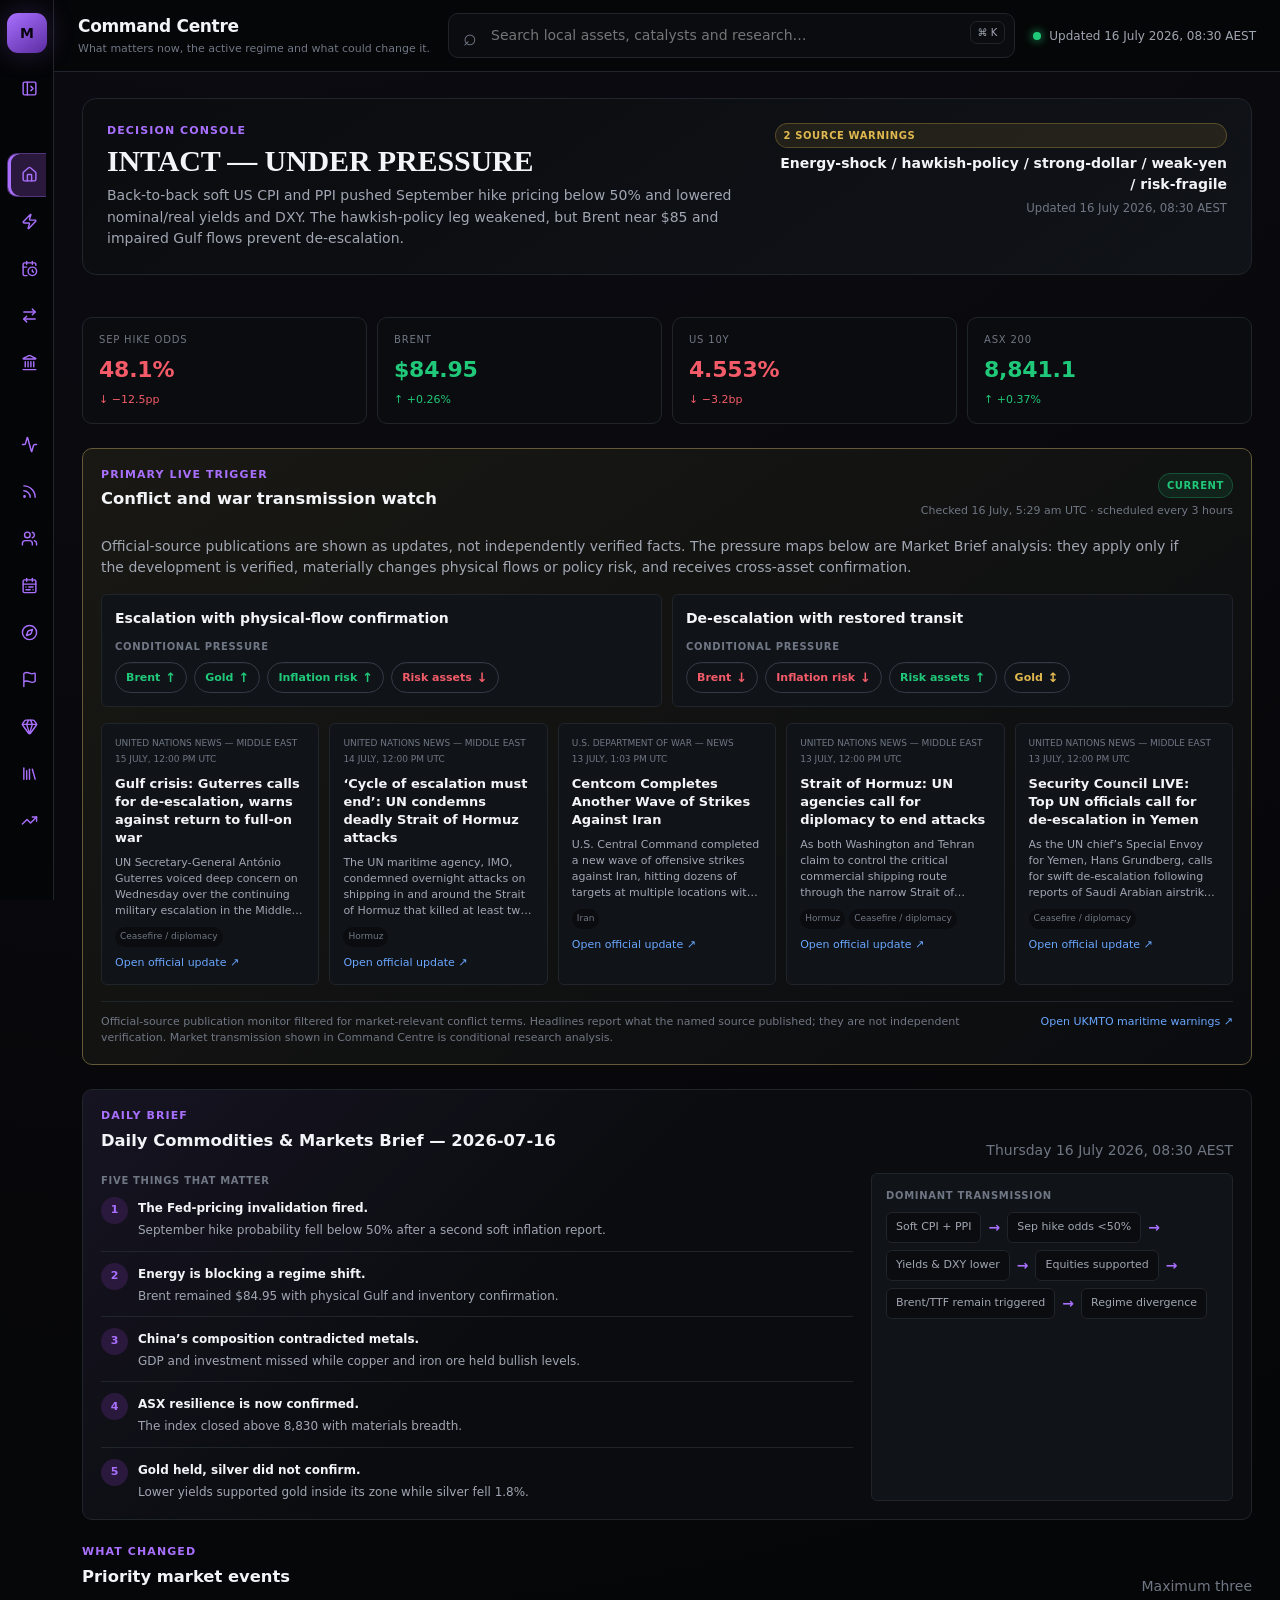
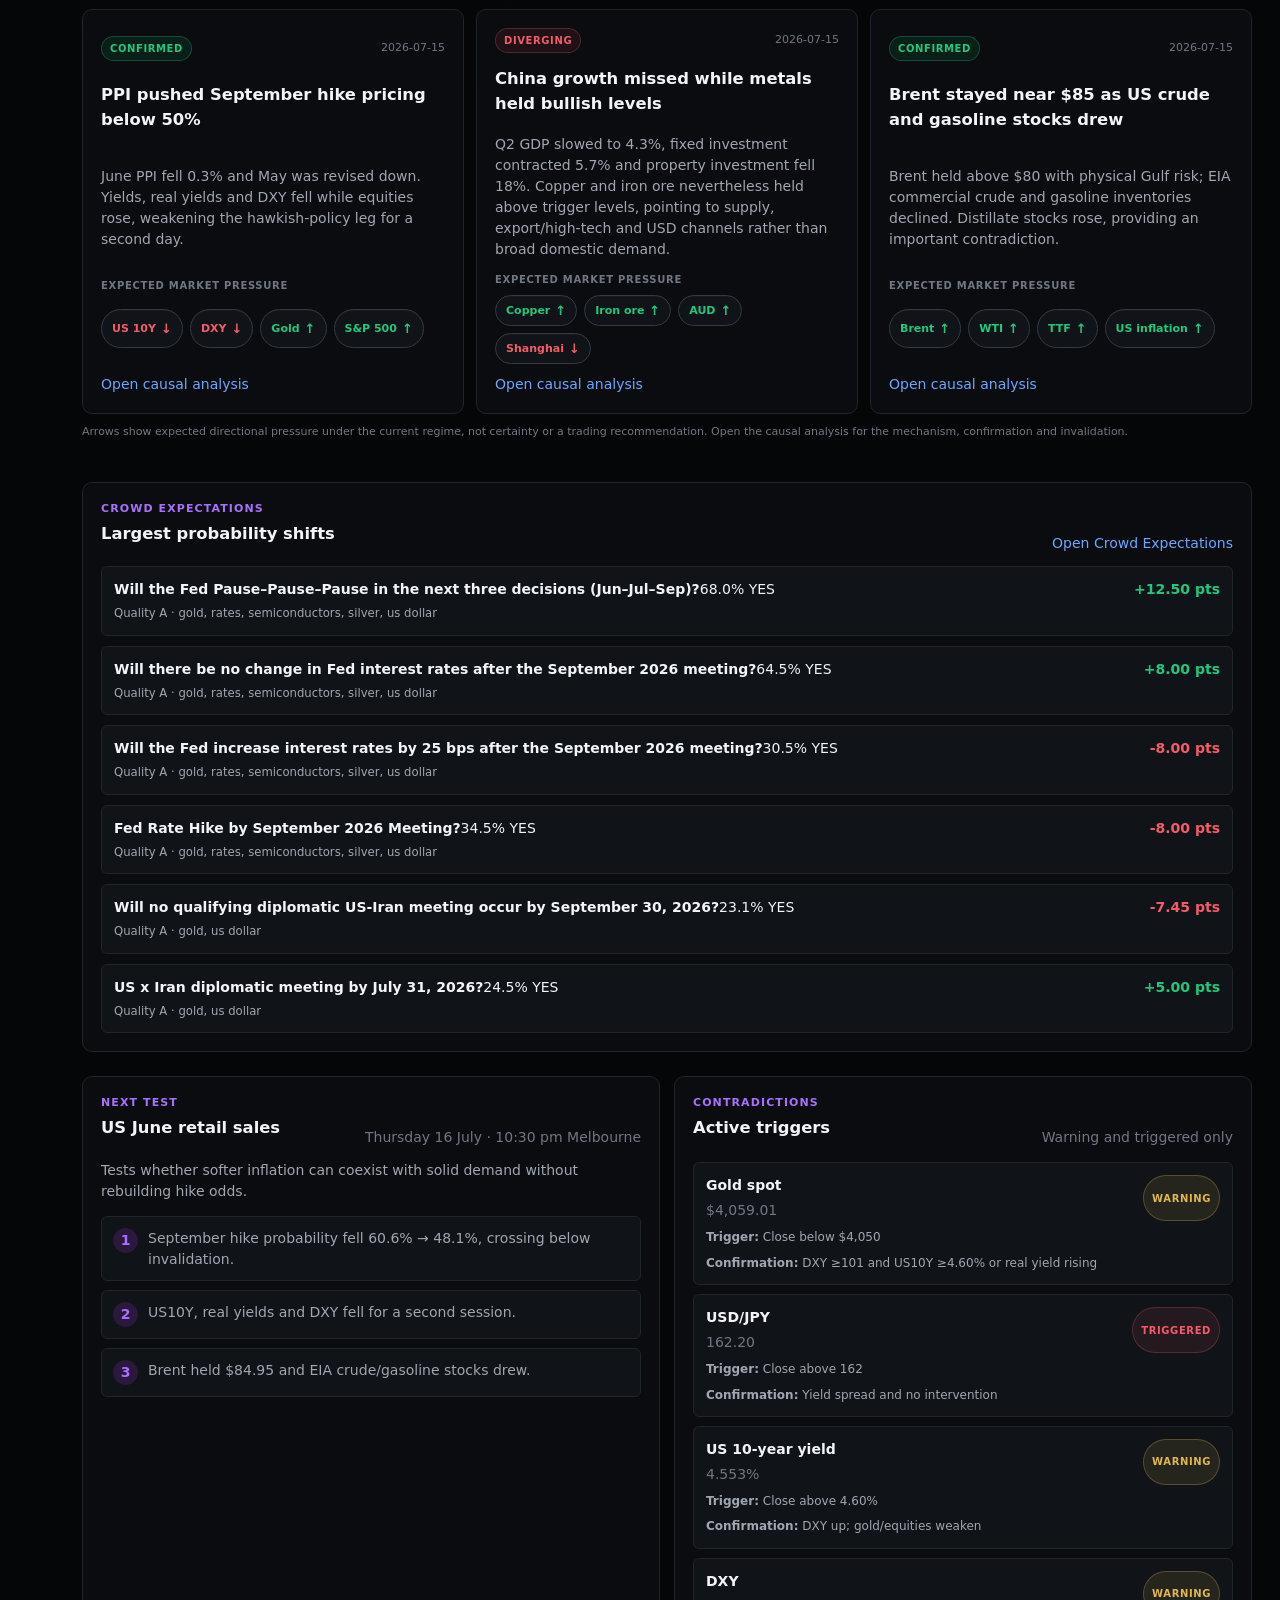
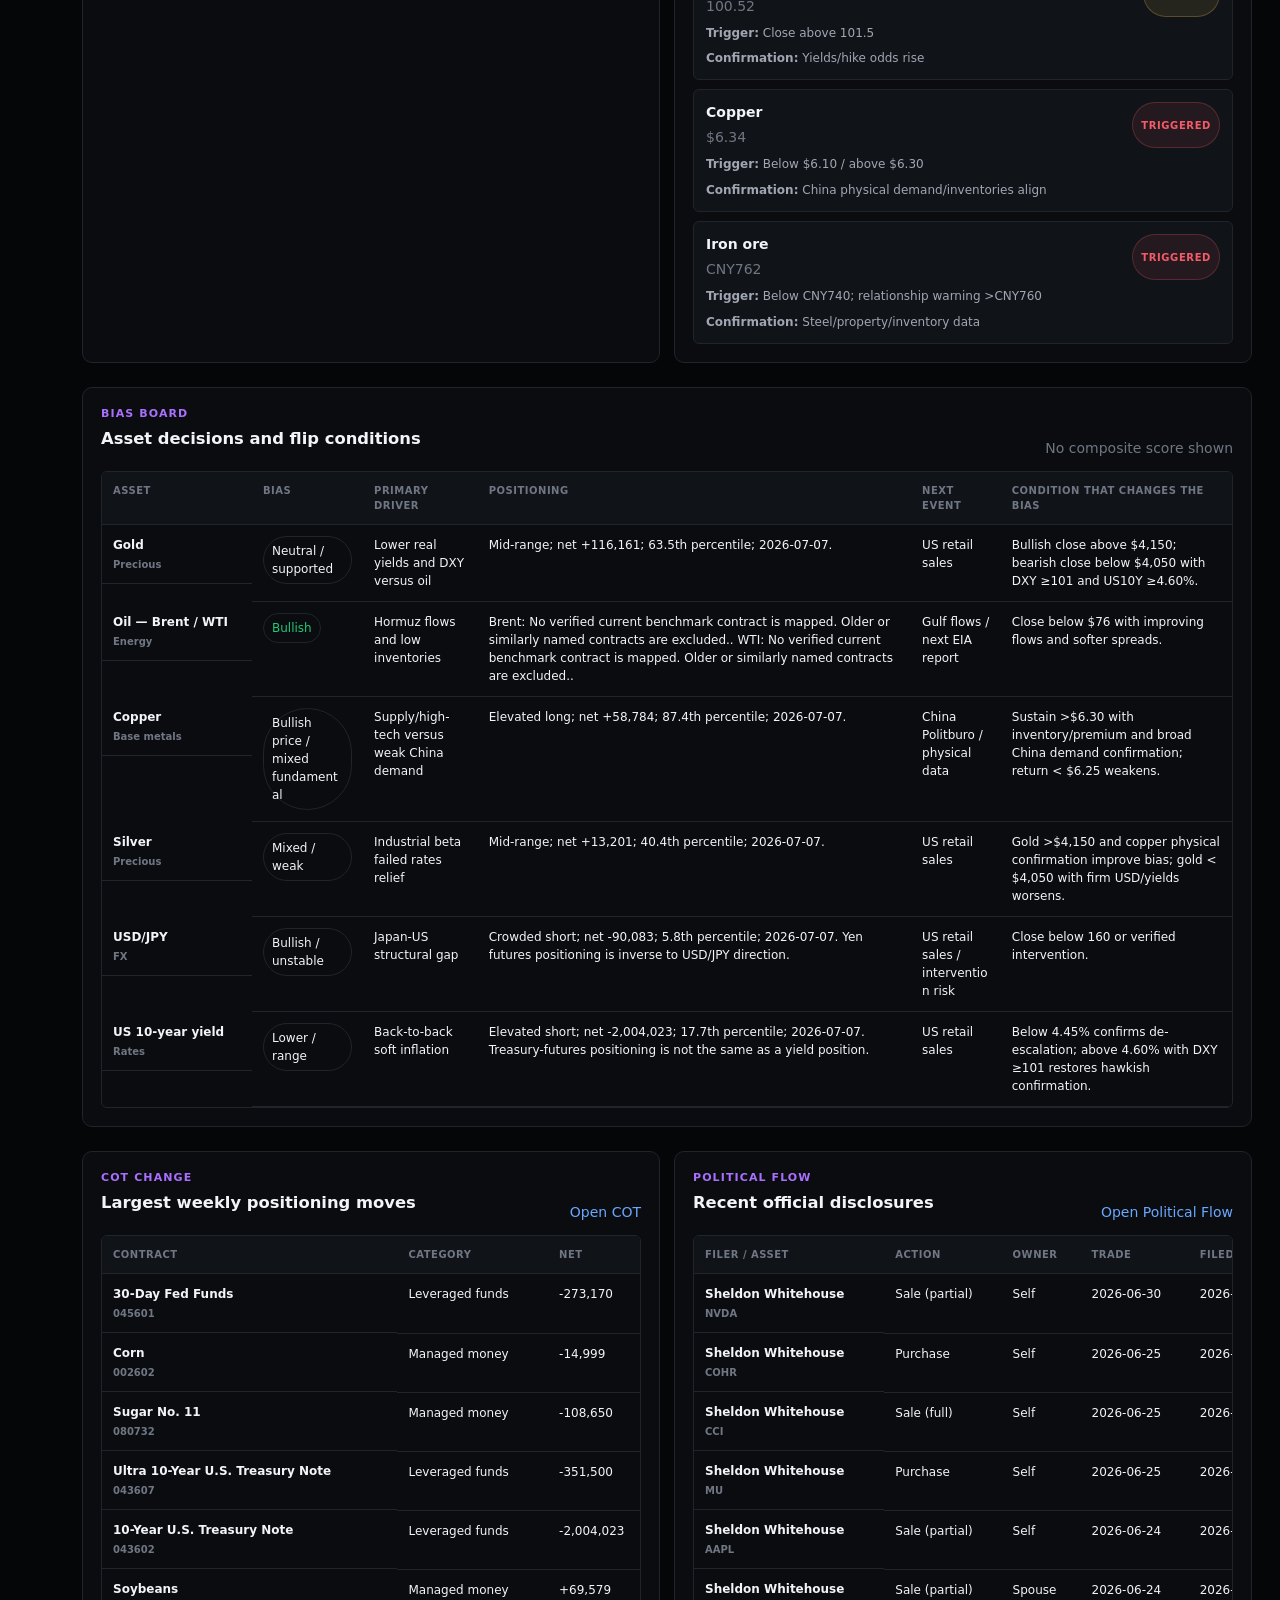
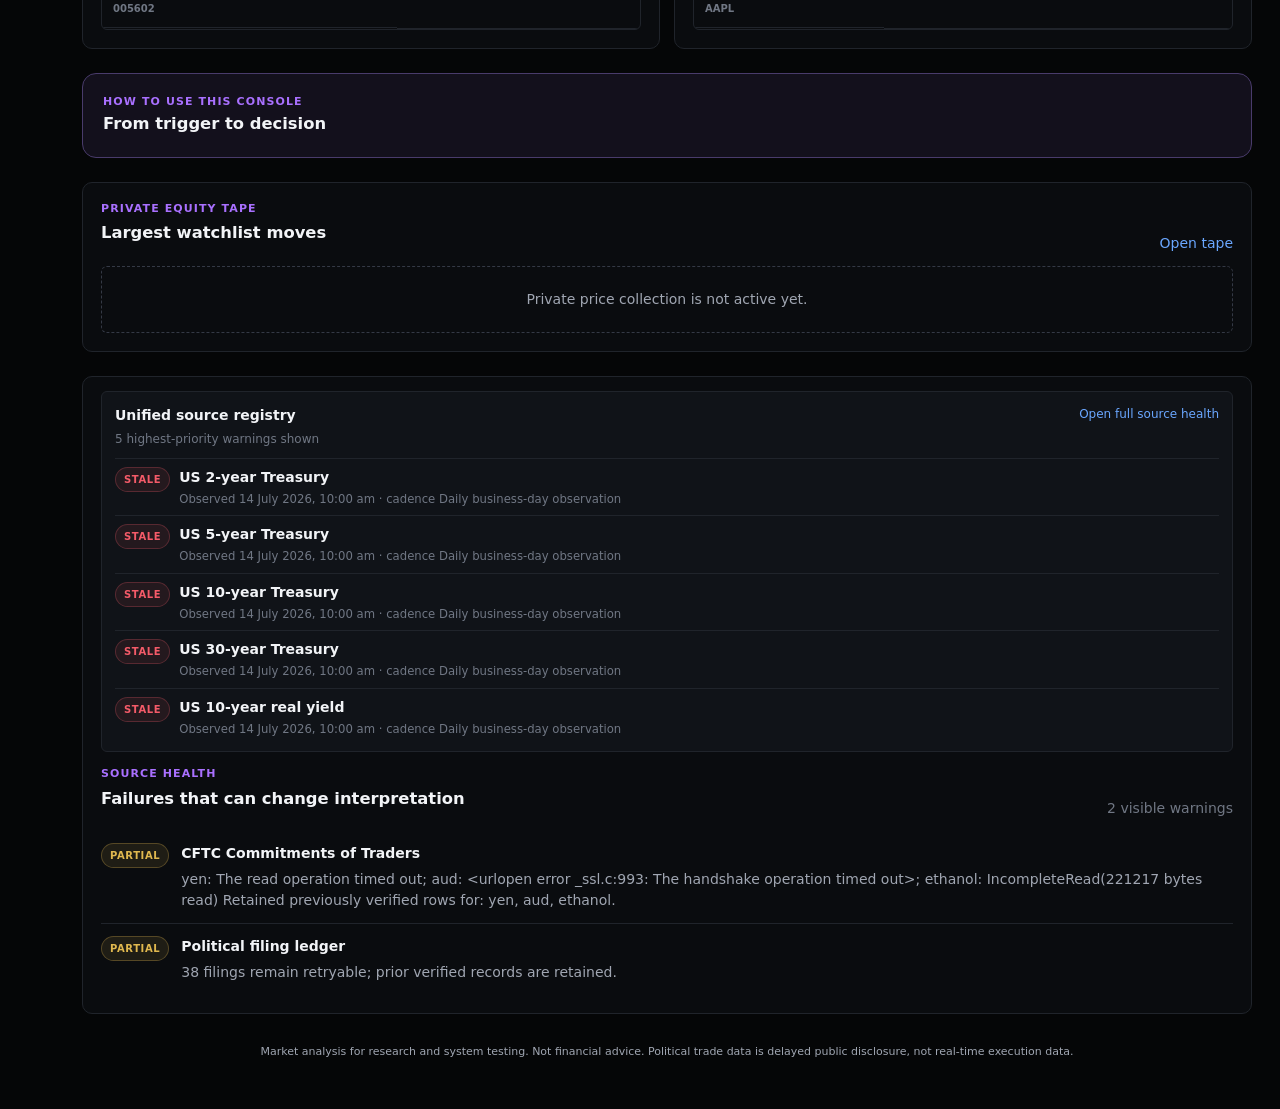
==== site/index.html @ 75a7ac23 "feat: global search palette jumps to views, assets, dossiers and filers Adds a results dropdown to t" ====
<!doctype html>
<html lang="en">
<head>
  <meta charset="utf-8" />
  <meta name="viewport" content="width=device-width,initial-scale=1" />
  <meta name="theme-color" content="#050607" />
  <link rel="icon" type="image/svg+xml" href="data:image/svg+xml,%3Csvg xmlns='http://www.w3.org/2000/svg' viewBox='0 0 64 64'%3E%3Crect width='64' height='64' rx='14' fill='%23a970ff'/%3E%3Ctext x='32' y='44' font-family='Georgia,serif' font-size='36' font-weight='700' text-anchor='middle' fill='%2309040f'%3EM%3C/text%3E%3C/svg%3E" />
  <title>Market Brief Intelligence</title>
  <link rel="stylesheet" href="styles/tokens.css" />
  <link rel="stylesheet" href="styles/base.css" />
  <link rel="stylesheet" href="styles.css" />
  <link rel="stylesheet" href="intelligence.css" />
  <link rel="stylesheet" href="scenario-lab.css" />
  <link rel="stylesheet" href="command-centre.css" />
  <link rel="stylesheet" href="free-data.css" />
  <link rel="stylesheet" href="styles/shell.css" />
</head>
<body>
<svg xmlns="http://www.w3.org/2000/svg" style="display:none" aria-hidden="true">
  <symbol id="i-home" viewBox="0 0 24 24" fill="none" stroke="currentColor" stroke-width="2" stroke-linecap="round" stroke-linejoin="round"><path d="M15 21v-8a1 1 0 0 0-1-1h-4a1 1 0 0 0-1 1v8"/><path d="M3 10a2 2 0 0 1 .709-1.528l7-6a2 2 0 0 1 2.582 0l7 6A2 2 0 0 1 21 10v9a2 2 0 0 1-2 2H5a2 2 0 0 1-2-2z"/></symbol>
  <symbol id="i-zap" viewBox="0 0 24 24" fill="none" stroke="currentColor" stroke-width="2" stroke-linecap="round" stroke-linejoin="round"><path d="M4 14a1 1 0 0 1-.78-1.63l9.9-10.2a.5.5 0 0 1 .86.46l-1.92 6.02A1 1 0 0 0 13 10h7a1 1 0 0 1 .78 1.63l-9.9 10.2a.5.5 0 0 1-.86-.46l1.92-6.02A1 1 0 0 0 11 14z"/></symbol>
  <symbol id="i-calendar" viewBox="0 0 24 24" fill="none" stroke="currentColor" stroke-width="2" stroke-linecap="round" stroke-linejoin="round"><path d="M16 14v2.2l1.6 1"/><path d="M16 2v4"/><path d="M21 7.5V6a2 2 0 0 0-2-2H5a2 2 0 0 0-2 2v14a2 2 0 0 0 2 2h3.5"/><path d="M3 10h5"/><path d="M8 2v4"/><circle cx="16" cy="16" r="6"/></symbol>
  <symbol id="i-arrows" viewBox="0 0 24 24" fill="none" stroke="currentColor" stroke-width="2" stroke-linecap="round" stroke-linejoin="round"><path d="m16 3 4 4-4 4"/><path d="M20 7H4"/><path d="m8 21-4-4 4-4"/><path d="M4 17h16"/></symbol>
  <symbol id="i-landmark" viewBox="0 0 24 24" fill="none" stroke="currentColor" stroke-width="2" stroke-linecap="round" stroke-linejoin="round"><path d="M10 18v-7"/><path d="M11.119 2.205a2 2 0 0 1 1.762 0l7.84 3.846A.5.5 0 0 1 20.5 7h-17a.5.5 0 0 1-.22-.949z"/><path d="M14 18v-7"/><path d="M18 18v-7"/><path d="M3 22h18"/><path d="M6 18v-7"/></symbol>
  <symbol id="i-activity" viewBox="0 0 24 24" fill="none" stroke="currentColor" stroke-width="2" stroke-linecap="round" stroke-linejoin="round"><path d="M22 12h-2.48a2 2 0 0 0-1.93 1.46l-2.35 8.36a.25.25 0 0 1-.48 0L9.24 2.18a.25.25 0 0 0-.48 0l-2.35 8.36A2 2 0 0 1 4.49 12H2"/></symbol>
  <symbol id="i-rss" viewBox="0 0 24 24" fill="none" stroke="currentColor" stroke-width="2" stroke-linecap="round" stroke-linejoin="round"><path d="M4 11a9 9 0 0 1 9 9"/><path d="M4 4a16 16 0 0 1 16 16"/><circle cx="5" cy="19" r="1"/></symbol>
  <symbol id="i-users" viewBox="0 0 24 24" fill="none" stroke="currentColor" stroke-width="2" stroke-linecap="round" stroke-linejoin="round"><path d="M16 21v-2a4 4 0 0 0-4-4H6a4 4 0 0 0-4 4v2"/><path d="M16 3.128a4 4 0 0 1 0 7.744"/><path d="M22 21v-2a4 4 0 0 0-3-3.87"/><circle cx="9" cy="7" r="4"/></symbol>
  <symbol id="i-week" viewBox="0 0 24 24" fill="none" stroke="currentColor" stroke-width="2" stroke-linecap="round" stroke-linejoin="round"><rect width="18" height="18" x="3" y="4" rx="2"/><path d="M16 2v4"/><path d="M3 10h18"/><path d="M8 2v4"/><path d="M17 14h-6"/><path d="M13 18H7"/><path d="M7 14h.01"/><path d="M17 18h.01"/></symbol>
  <symbol id="i-compass" viewBox="0 0 24 24" fill="none" stroke="currentColor" stroke-width="2" stroke-linecap="round" stroke-linejoin="round"><circle cx="12" cy="12" r="10"/><path d="m16.24 7.76-1.804 5.411a2 2 0 0 1-1.265 1.265L7.76 16.24l1.804-5.411a2 2 0 0 1 1.265-1.265z"/></symbol>
  <symbol id="i-flag" viewBox="0 0 24 24" fill="none" stroke="currentColor" stroke-width="2" stroke-linecap="round" stroke-linejoin="round"><path d="M4 22V4a1 1 0 0 1 .4-.8A6 6 0 0 1 8 2c3 0 5 2 7.333 2q2 0 3.067-.8A1 1 0 0 1 20 4v10a1 1 0 0 1-.4.8A6 6 0 0 1 16 16c-3 0-5-2-8-2a6 6 0 0 0-4 1.528"/></symbol>
  <symbol id="i-gem" viewBox="0 0 24 24" fill="none" stroke="currentColor" stroke-width="2" stroke-linecap="round" stroke-linejoin="round"><path d="M10.5 3 8 9l4 13 4-13-2.5-6"/><path d="M17 3a2 2 0 0 1 1.6.8l3 4a2 2 0 0 1 .013 2.382l-7.99 10.986a2 2 0 0 1-3.247 0l-7.99-10.986A2 2 0 0 1 2.4 7.8l2.998-3.997A2 2 0 0 1 7 3z"/><path d="M2 9h20"/></symbol>
  <symbol id="i-library" viewBox="0 0 24 24" fill="none" stroke="currentColor" stroke-width="2" stroke-linecap="round" stroke-linejoin="round"><path d="m16 6 4 14"/><path d="M12 6v14"/><path d="M8 8v12"/><path d="M4 4v16"/></symbol>
  <symbol id="i-trend" viewBox="0 0 24 24" fill="none" stroke="currentColor" stroke-width="2" stroke-linecap="round" stroke-linejoin="round"><path d="M16 7h6v6"/><path d="m22 7-8.5 8.5-5-5L2 17"/></symbol>
  <symbol id="i-archive" viewBox="0 0 24 24" fill="none" stroke="currentColor" stroke-width="2" stroke-linecap="round" stroke-linejoin="round"><rect width="20" height="5" x="2" y="3" rx="1"/><path d="M4 8v11a2 2 0 0 0 2 2h12a2 2 0 0 0 2-2V8"/><path d="M10 12h4"/></symbol>
  <symbol id="i-rail" viewBox="0 0 24 24" fill="none" stroke="currentColor" stroke-width="2" stroke-linecap="round" stroke-linejoin="round"><rect width="18" height="18" x="3" y="3" rx="2"/><path d="M9 3v18"/><path d="m14 9 3 3-3 3"/></symbol>
</svg>
<a class="skip-link" href="#main-content">Skip to main content</a>
<div class="mobile-overlay" id="overlay"></div>
<div class="app">
  <aside class="sidebar" id="sidebar" aria-label="Application navigation">
    <div class="brand">
      <div class="mark" aria-hidden="true">M</div>
      <div class="brand-copy"><h1>Market Brief</h1><p>Intelligence console</p></div>
    </div>
    <button class="rail-toggle" id="railToggle" type="button" aria-label="Expand navigation rail" aria-expanded="false" data-tooltip="Expand navigation">
      <span class="nav-icon" aria-hidden="true"><svg><use href="#i-rail"/></svg></span><span class="rail-toggle-label">Expand navigation</span>
    </button>
    <nav class="nav" id="nav" aria-label="Market Brief sections">
      <span class="nav-section-label">Primary</span>
      <button type="button" class="nav-item active" data-view="home" aria-label="Command Centre" title="Command Centre" data-tooltip="Command Centre"><span class="nav-icon" aria-hidden="true"><svg><use href="#i-home"/></svg></span><span class="nav-label">Command Centre</span></button>
      <button type="button" class="nav-item" data-view="news" aria-label="Impact Feed" title="Impact Feed" data-tooltip="Impact Feed"><span class="nav-icon" aria-hidden="true"><svg><use href="#i-zap"/></svg></span><span class="nav-label">Impact Feed</span></button>
      <button type="button" class="nav-item" data-view="events" aria-label="Calendar and reactions" title="Calendar and reactions" data-tooltip="Calendar"><span class="nav-icon" aria-hidden="true"><svg><use href="#i-calendar"/></svg></span><span class="nav-label">Calendar</span></button>
      <button type="button" class="nav-item" data-view="cot" aria-label="COT Positioning" title="COT Positioning" data-tooltip="COT Positioning"><span class="nav-icon" aria-hidden="true"><svg><use href="#i-arrows"/></svg></span><span class="nav-label">COT Positioning</span></button>
      <button type="button" class="nav-item" data-view="trackers" aria-label="Political Flow" title="Political Flow" data-tooltip="Political Flow"><span class="nav-icon" aria-hidden="true"><svg><use href="#i-landmark"/></svg></span><span class="nav-label">Political Flow</span></button>
      <span class="nav-section-label">Research</span>
      <button type="button" class="nav-item" data-view="rates" aria-label="Rates and liquidity" title="Rates and liquidity" data-tooltip="Rates and liquidity"><span class="nav-icon" aria-hidden="true"><svg><use href="#i-activity"/></svg></span><span class="nav-label">Rates &amp; Liquidity</span></button>
      <button type="button" class="nav-item" data-view="week" aria-label="Week Ahead" title="Week Ahead" data-tooltip="Week Ahead"><span class="nav-icon" aria-hidden="true"><svg><use href="#i-week"/></svg></span><span class="nav-label">Week Ahead</span></button>
      <button type="button" class="nav-item" data-view="regime" aria-label="Regime" title="Regime" data-tooltip="Regime"><span class="nav-icon" aria-hidden="true"><svg><use href="#i-compass"/></svg></span><span class="nav-label">Regime</span></button>
      <button type="button" class="nav-item" data-view="triggers" aria-label="Trigger Zones" title="Trigger Zones" data-tooltip="Trigger Zones"><span class="nav-icon" aria-hidden="true"><svg><use href="#i-flag"/></svg></span><span class="nav-label">Trigger Zones</span></button>
      <button type="button" class="nav-item" data-view="assets" aria-label="Assets" title="Assets" data-tooltip="Assets"><span class="nav-icon" aria-hidden="true"><svg><use href="#i-gem"/></svg></span><span class="nav-label">Assets</span></button>
      <button type="button" class="nav-item" data-view="products" aria-label="Research Library" title="Research Library" data-tooltip="Research Library"><span class="nav-icon" aria-hidden="true"><svg><use href="#i-library"/></svg></span><span class="nav-label">Research Library</span></button>
      <button type="button" class="nav-item" data-view="scenarios" aria-label="Scenario Lab" title="Scenario Lab" data-tooltip="Scenario Lab"><span class="nav-icon" aria-hidden="true"><svg><use href="#i-trend"/></svg></span><span class="nav-label">Scenario Lab</span></button>
      <button type="button" class="nav-item" data-view="archive" aria-label="Archive" title="Archive" data-tooltip="Archive"><span class="nav-icon" aria-hidden="true"><svg><use href="#i-archive"/></svg></span><span class="nav-label">Archive</span></button>
    </nav>
    <div class="side-note"><strong>Research system</strong><span>Observed facts and interpretation remain separate throughout the console.</span></div>
  </aside>
  <main id="main-content" tabindex="-1">
    <header class="topbar" aria-label="Page header">
      <button class="menu" id="menu" type="button" aria-label="Open navigation" aria-controls="sidebar" aria-expanded="false">☰</button>
      <div class="page-context">
        <h1 id="pageTitle">Command Centre</h1>
        <p id="pageSubtitle">What matters now, the active regime and what could change it.</p>
      </div>
      <div class="search" role="search"><input id="search" type="search" placeholder="Search local assets, catalysts and research…" autocomplete="off" /><span class="kbd" aria-hidden="true">⌘ K</span><div id="searchResults" class="search-results" role="listbox" aria-label="Search results" hidden></div></div>
      <div class="freshness-cluster"><div class="fresh" role="status" aria-live="polite"><span class="dot" aria-hidden="true"></span><span id="freshness">Loading latest brief…</span></div></div>
    </header>
    <div class="content">
      <section class="view active" id="view-home">
        <div class="command-hero">
          <article class="card command-intro">
            <div class="eyebrow">Market command centre</div>
            <h2>What matters now—and what changes it</h2>
            <p>One screen combining the regime, risk state, asset bias, trigger proximity, positioning status and the next event capable of changing the market.</p>
            <div class="command-regime" id="commandRegime"></div>
            <div class="muted" id="commandUpdated" style="margin-top:13px;font-size:10px"></div>
          </article>
          <div id="commandRisk"></div>
        </div>

        <div class="command-grid">
          <div class="command-stack">
            <article class="card command-card" id="commandNextEvent"></article>
            <article class="card command-card"><div class="section-title" style="margin:0 0 12px"><h3>What changed</h3><span>Since the previous research state</span></div><div class="change-list" id="commandChanges"></div></article>
            <article class="card command-card"><div class="section-title" style="margin:0 0 12px"><h3>Triggers approaching</h3><span>Warnings and confirmed touches</span></div><div class="risk-inputs" id="commandTriggers"></div></article>
          </div>
          <article class="card command-card">
            <div class="section-title" style="margin:0 0 9px"><h3>Risk gauge inputs</h3><span>Transparent components</span></div>
            <p id="riskContradiction"></p>
            <div class="risk-inputs" id="riskInputs"></div>
            <div class="risk-change" id="riskChangeConditions"></div>
          </article>
        </div>

        <div class="section-title"><h3>Asset command board</h3><span>Bias, confidence, driver, positioning and change condition</span></div>
        <div class="card table-wrap bias-board"><table class="bias-table" id="biasTable"></table></div>
        <div id="biasDetail"></div>
      </section>

      <section class="view" id="view-news">
        <div class="hero"><div><div class="eyebrow">Interpreted headlines</div><h2>News feed</h2><p>Each story includes the assets to watch and the transmission channel into bonds, yields, currencies, commodities and equities.</p></div><span class="badge" id="newsDelay">Delayed daily digest</span></div>
        <div class="asset-filter" id="newsFilters"></div>
        <div class="news-layout">
          <div class="news-feed" id="newsFeed"></div>
          <aside class="news-sidebar">
            <div id="newsSidebar"></div>
            <article class="card external-news-card">
              <div class="external-news-head"><div class="eyebrow">External discovery feed</div><h3>TradingView Top Stories</h3><p>Useful for finding fresh stories between research runs. The headlines remain inside TradingView and are not imported into our bias engine without independent verification.</p></div>
              <div id="tradingViewNewsFeed" class="external-news-host tradingview-widget-container"></div>
            </article>
          </aside>
        </div>
      </section>

      <section class="view" id="view-cot">
        <div class="hero"><div><div class="eyebrow">Official weekly positioning</div><h2>COT positioning</h2><p class="data-hero-note">Managed Money for commodities and Leveraged Funds for selected financial futures, with one-week and four-week changes plus five-year net-position percentiles.</p></div><span class="badge" id="cotUpdated">Awaiting data</span></div>
        <div class="data-status-grid" id="cotSourceStatus"></div>
        <div class="data-summary-grid" id="cotSummary"></div>
        <div class="card table-wrap"><table class="data-table" id="cotTable"></table></div>
        <article class="methodology-note" id="cotMethodology"></article>
      </section>

      <section class="view" id="view-rates">
        <div class="hero"><div><div class="eyebrow">Rates, inflation and financial conditions</div><h2>Rates & liquidity</h2><p class="data-hero-note">Daily public observations for the US curve, real yields, breakevens, high-yield spreads, policy rates and the trade-weighted US dollar.</p></div><span class="badge" id="ratesUpdated">Awaiting data</span></div>
        <div class="data-status-grid" id="ratesSourceStatus"></div>
        <div class="rate-grid" id="rateCards"></div>
        <div class="curve-spreads" id="curveSpreads"></div>
        <div class="card table-wrap"><table class="data-table" id="ratesTable"></table></div>
        <article class="methodology-note" id="ratesMethodology"></article>
      </section>

      <section class="view" id="view-events">
        <div class="hero"><div><div class="eyebrow">Before, after and follow-through</div><h2>Event reactions</h2><p class="data-hero-note">Each high-impact event retains its pre-event scenarios, actual result and reaction at the immediate, close, one-day and five-day windows.</p></div><span class="badge" id="eventReactionCount">0 tracked events</span></div>
        <div class="event-reaction-list" id="eventReactionList"></div>
      </section>

      <section class="view" id="view-week">
        <div class="hero"><div><div class="eyebrow">Weekly recap & outlook</div><h2>Week ahead</h2><p>Last week’s verified moves, the active thesis and events ranked by their ability to confirm, shift or break the regime.</p></div><span class="badge">Melbourne time</span></div>
        <div class="grid cols-2"><div class="card"><div class="card-pad"><h3>Weekly thesis</h3><div id="weeklyTldr"></div></div></div><div class="card"><div class="card-pad"><h3>Highest-stakes event</h3><p class="muted" id="highStake"></p></div></div></div>
        <div class="section-title"><h3>Event radar</h3><span>Regime-adjusted logic</span></div><div class="card events" id="events"></div>
        <div class="section-title"><h3>Verified weekly moves</h3><span>Unverified values stay excluded</span></div><div class="card table-wrap"><table class="trigger-table" id="weeklyMoves"></table></div>
      </section>

      <section class="view" id="view-regime">
        <div class="hero"><div><div class="eyebrow">Strategic frame</div><h2>Current regime</h2><p>The interpretation layer used by every daily and weekly report.</p></div></div>
        <div class="grid cols-2"><div class="card regime-box"><div class="regime-name" id="regimeName"></div><div class="verdict" id="verdict"></div><p id="regimeMeaning"></p></div><div class="card"><div class="card-pad"><h3>What would shift it</h3><div id="shiftRules"></div></div></div></div>
        <div class="section-title"><h3>Relationship scorecard</h3><span>Latest joint-move classification</span></div><div class="card" id="relationships"></div>
        <div class="section-title"><h3>Active sign-flips</h3><span>Where textbook intuition is wrong</span></div><div class="grid cols-3" id="signFlips"></div>
      </section>

      <section class="view" id="view-triggers">
        <div class="hero"><div><div class="eyebrow">Decision levels</div><h2>Trigger zones</h2><p>A touch is a warning. A trigger only leads the brief after its confirmation rule is satisfied.</p></div><span class="badge">Not trade recommendations</span></div>
        <div class="card table-wrap"><table class="trigger-table" id="triggersTable"></table></div>
      </section>

      <section class="view" id="view-assets">
        <div class="hero"><div><div class="eyebrow">Cross-asset board</div><h2>Assets</h2><p>Current monitoring levels, expected directional logic and the conditions that matter next.</p></div></div>
        <div class="asset-filter" id="assetFilters"></div><div class="grid cols-3" id="assetCards"></div>
      </section>

      <section class="view" id="view-products">
        <div class="hero"><div><div class="eyebrow">Commodity research library</div><h2>Products</h2><p>Select a commodity to open its dedicated research workspace: market structure, benchmarks, supply and demand, producers, catalysts, risks and active trigger levels.</p></div><span class="badge">Click any product</span></div>
        <div class="product-toolbar"><div class="asset-filter" id="productFilters"></div><span class="product-count" id="productCount"></span></div>
        <div class="product-grid" id="productCards"></div>
      </section>

      <section class="view" id="view-product-detail">
        <button class="back-button" id="productBack">← Back to products</button>
        <div id="productDetail"></div>
      </section>

      <section class="view" id="view-scenarios">
        <div class="hero"><div><div class="eyebrow">Conditional market paths</div><h2>Scenario lab</h2><p>Choose an asset and target. The lab explains the macro, physical-market and price-confirmation conditions that would make the target plausible—or invalidate it.</p></div><span class="badge">Free TradingView chart</span></div>
        <div class="asset-filter" id="scenarioAssets"></div>
        <div class="scenario-shell">
          <article class="card scenario-chart-card">
            <div class="scenario-chart-head"><strong id="scenarioAssetName">Gold</strong><span>TradingView widget — chart data remains inside the widget</span></div>
            <div id="scenarioChart" class="tradingview-widget-container"></div>
          </article>
          <aside class="card scenario-panel">
            <div class="eyebrow">What would it take?</div>
            <h3>Target-path analysis</h3>
            <p id="scenarioReference"></p>
            <div class="scenario-input-row"><input id="targetPrice" type="number" step="any" aria-label="Target price" /><button id="runScenario">Analyse</button></div>
            <div class="scenario-presets" id="targetPresets"></div>
            <div class="scenario-output" id="scenarioOutput"></div>
          </aside>
        </div>
        <div class="scenario-note"><strong>Important:</strong> TradingView supplies the embedded chart only. It does not provide us with an exportable market-data API. The target explanation is generated by our own regime, catalyst and confirmation framework.</div>
        <div class="section-title"><h3>Free external panels</h3><span>Useful context, separate from our interpreted research</span></div>
        <div class="free-widget-grid">
          <article class="card free-widget-card"><div class="widget-title"><h3>Economic calendar</h3><p>TradingView’s free embedded calendar. Our own calendar adds asset-specific scenarios and Melbourne timing.</p></div><div id="freeEconomicCalendar" class="free-widget-host tradingview-widget-container"></div></article>
          <article class="card free-widget-card"><div class="widget-title"><h3>TradingView top stories</h3><p>A free external headline panel. Our News Feed remains the interpreted layer explaining why each story matters.</p></div><div id="freeTradingViewNews" class="free-widget-host tradingview-widget-container"></div></article>
        </div>
      </section>

      <section class="view" id="view-trackers">
        <div class="hero"><div><div class="eyebrow">Politics, policy & disclosed trades</div><h2>Political trackers</h2><p>Separate market-moving policy from delayed public financial disclosures. Every verified trade remains in the historical ledger and contributes to the estimated portfolio.</p></div><span class="badge">Disclosure-based</span></div>
        <article class="card political-stock-search">
          <div class="stock-search-head"><div><div class="eyebrow">Stock-first reverse search</div><h3>Which tracked politicians traded or hold this asset?</h3><p>Search by ticker or company across every imported transaction and estimated disclosure-derived portfolio.</p></div></div>
          <div class="stock-search-row"><input id="politicalStockSearch" type="search" placeholder="Try NVDA, XOM, LMT, MP, Newmont…" /><button id="politicalStockSearchButton">Search disclosures</button></div>
          <div id="politicalStockResults"></div>
        </article>
        <div class="tracker-directory">
          <input id="trackerSearch" type="search" placeholder="Search Trump, Pelosi, Moore, Meuser…" aria-label="Search political trackers" />
          <span id="trackerCount"></span>
        </div>
        <div class="tracker-tabs" id="trackerTabs"></div>
        <div id="trackerContent"></div>
      </section>

      <section class="view" id="view-archive">
        <div class="hero"><div><div class="eyebrow">Research memory</div><h2>Archive</h2><p>Daily briefs, weekly reviews and monthly strategic drafts generated by the system.</p></div></div>
        <div class="archive" id="archiveList"></div>
      </section>
      <div class="footer">Market analysis for research and system testing. Not financial advice. Political trade data is delayed public disclosure, not real-time execution data.</div>
    </div>
  </main>
</div>

<nav class="mobile-bottom-nav" aria-label="Primary mobile navigation">
  <button type="button" class="mobile-nav-button" data-shell-view="home" aria-label="Command Centre"><span class="nav-icon" aria-hidden="true"><svg><use href="#i-home"/></svg></span><span>Home</span></button>
  <button type="button" class="mobile-nav-button" data-shell-view="news" aria-label="Impact Feed"><span class="nav-icon" aria-hidden="true"><svg><use href="#i-zap"/></svg></span><span>Impact</span></button>
  <button type="button" class="mobile-nav-button" data-shell-view="events" aria-label="Calendar"><span class="nav-icon" aria-hidden="true"><svg><use href="#i-calendar"/></svg></span><span>Calendar</span></button>
  <button type="button" class="mobile-nav-button" data-shell-view="cot" aria-label="COT Positioning"><span class="nav-icon" aria-hidden="true"><svg><use href="#i-arrows"/></svg></span><span>COT</span></button>
  <button type="button" class="mobile-nav-button" data-shell-view="trackers" aria-label="Political Flow"><span class="nav-icon" aria-hidden="true"><svg><use href="#i-landmark"/></svg></span><span>Political</span></button>
  <button type="button" class="mobile-nav-button" id="mobileMoreButton" aria-label="More navigation" aria-controls="mobileMore" aria-expanded="false"><span class="nav-icon" aria-hidden="true">•••</span><span>More</span></button>
</nav>
<section class="mobile-more" id="mobileMore" role="dialog" aria-modal="true" aria-labelledby="mobileMoreTitle" hidden>
  <div class="mobile-more-header"><h2 id="mobileMoreTitle">More sections</h2><button type="button" class="mobile-more-close" id="mobileMoreClose" aria-label="Close more navigation">×</button></div>
  <div class="mobile-more-grid">
    <button type="button" data-shell-view="rates">Rates &amp; Liquidity</button>
    <button type="button" data-shell-view="week">Week Ahead</button>
    <button type="button" data-shell-view="regime">Regime</button>
    <button type="button" data-shell-view="triggers">Trigger Zones</button>
    <button type="button" data-shell-view="assets">Assets</button>
    <button type="button" data-shell-view="products">Research Library</button>
    <button type="button" data-shell-view="scenarios">Scenario Lab</button>
    <button type="button" data-shell-view="archive">Archive</button>
  </div>
</section>
<script>window.__marketInitialHash = window.location.hash;</script>
<script src="data.js"></script>
<script src="products-a.js"></script>
<script src="products-b.js"></script>
<script src="command-centre-data.js"></script>
<script src="intelligence-data.js"></script>
<script src="politicians.js"></script>
<script src="portfolio-ledger.js"></script>
<script src="free-data.js"></script>
<script src="research-data.js"></script>
<script src="energy-expansion.js"></script>
<script src="core/format.js"></script>
<script src="core/status.js"></script>
<script src="core/store.js"></script>
<script src="core/adapters.js"></script>
<script src="core/router.js"></script>
<script src="app.js"></script>
<script src="intelligence-app.js"></script>
<script src="quiver-patterns.js"></script>
<script src="scenario-lab.js"></script>
<script src="free-data-ui.js"></script>
<script src="energy-data-ui.js"></script>
<script src="command-centre.js"></script>
<script src="shell.js"></script>
</body>
</html>
---- site/styles/tokens.css ----
:root {
  color-scheme: dark;
  --bg-canvas: #050607;
  --bg-panel: #0a0c0f;
  --bg-elevated: #101318;
  --bg-selected: #17131f;
  --border-subtle: #20242b;
  --border-strong: #343945;
  --text-primary: #f2f4f7;
  --text-secondary: #a0a6b2;
  --text-muted: #707784;
  --accent: #a970ff;
  --accent-strong: #8f5ce6;
  --accent-soft: #2a193c;
  --positive: #20c979;
  --negative: #f45b69;
  --warning: #e0b84f;
  --info: #6aa7ff;
  --focus-ring: #c9a7ff;
  --radius-sm: 6px;
  --radius-md: 10px;
  --radius-lg: 14px;
  --rail-width: 54px;
  --rail-expanded-width: 252px;
  --header-height: 72px;
  --content-max: 1500px;
  --shadow-panel: 0 20px 60px rgba(0, 0, 0, 0.28);
  --transition-fast: 150ms ease;

  /* Compatibility aliases during the route-by-route remodel. */
  --bg: var(--bg-canvas);
  --panel: var(--bg-panel);
  --panel2: var(--bg-elevated);
  --line: var(--border-subtle);
  --text: var(--text-primary);
  --muted: var(--text-secondary);
  --teal: var(--accent);
  --teal2: var(--accent-strong);
  --amber: var(--warning);
  --red: var(--negative);
  --green: var(--positive);
  --blue: var(--info);
  --shadow: var(--shadow-panel);
  --radius: var(--radius-lg);
}
---- site/styles/base.css ----
*, *::before, *::after { box-sizing: border-box; }

html { background: var(--bg-canvas); scroll-behavior: smooth; }

body {
  margin: 0;
  min-height: 100vh;
  background:
    radial-gradient(circle at 20% -10%, rgba(169, 112, 255, 0.13), transparent 34%),
    var(--bg-canvas);
  color: var(--text-primary);
  font-family: Inter, ui-sans-serif, system-ui, -apple-system, BlinkMacSystemFont, "Segoe UI", sans-serif;
  font-size: 14px;
  line-height: 1.5;
}

button, input, select, textarea { font: inherit; }
button, [role="button"] { touch-action: manipulation; }
a { color: inherit; }

button:focus-visible,
a:focus-visible,
input:focus-visible,
select:focus-visible,
textarea:focus-visible,
[tabindex]:focus-visible {
  outline: 2px solid var(--focus-ring);
  outline-offset: 3px;
}

[hidden] { display: none !important; }

.skip-link {
  position: fixed;
  top: 10px;
  left: 10px;
  z-index: 1000;
  transform: translateY(-150%);
  padding: 10px 14px;
  border-radius: var(--radius-md);
  background: var(--text-primary);
  color: var(--bg-canvas);
  font-weight: 800;
  text-decoration: none;
}

.skip-link:focus { transform: translateY(0); }

.visually-hidden {
  position: absolute !important;
  width: 1px !important;
  height: 1px !important;
  padding: 0 !important;
  margin: -1px !important;
  overflow: hidden !important;
  clip: rect(0, 0, 0, 0) !important;
  white-space: nowrap !important;
  border: 0 !important;
}

.market-direction-strip {
  display: grid;
  gap: 8px;
}

.market-direction-label {
  color: var(--text-muted);
  font-size: 10px;
  font-weight: 700;
  letter-spacing: 0.07em;
  text-transform: uppercase;
}

.market-direction-chips {
  display: flex;
  flex-wrap: wrap;
  gap: 7px;
}

.market-direction-chip {
  display: inline-flex;
  min-height: 31px;
  align-items: center;
  gap: 5px;
  padding: 0 10px;
  border: 1px solid var(--border-strong);
  border-radius: 999px;
  background: var(--bg-elevated);
  color: var(--text-secondary);
  font-size: 11px;
  font-weight: 650;
  line-height: 1;
  box-shadow: inset 0 1px 0 rgba(255, 255, 255, 0.025);
}

.market-direction-chip.up { color: var(--positive); }
.market-direction-chip.down { color: var(--negative); }
.market-direction-chip.mixed,
.market-direction-chip.unclear { color: var(--warning); }
.market-direction-arrow { font-size: 13px; font-weight: 850; }

@media (prefers-reduced-motion: reduce) {
  html { scroll-behavior: auto; }
  *, *::before, *::after {
    animation-duration: 0.01ms !important;
    animation-iteration-count: 1 !important;
    transition-duration: 0.01ms !important;
    scroll-behavior: auto !important;
  }
}
---- site/styles.css ----
*{box-sizing:border-box} html{scroll-behavior:smooth}
    body{margin:0;background:radial-gradient(circle at 20% -10%,rgba(169,112,255,.06) 0,transparent 36%),var(--bg);color:var(--text);font-family:Inter,ui-sans-serif,system-ui,-apple-system,BlinkMacSystemFont,"Segoe UI",sans-serif;min-height:100vh}
    button,input{font:inherit} a{color:inherit}
    .app{display:grid;grid-template-columns:260px 1fr;min-height:100vh}
    .sidebar{position:sticky;top:0;height:100vh;padding:24px 18px;border-right:1px solid var(--line);background:rgba(7,16,20,.88);backdrop-filter:blur(18px);z-index:5}
    .brand{display:flex;align-items:center;gap:12px;padding:2px 8px 24px}.mark{width:38px;height:38px;border-radius:12px;background:linear-gradient(145deg,var(--teal),#5b2ca1);display:grid;place-items:center;box-shadow:0 0 32px rgba(169,112,255,.22);font-weight:900;color:#09040f}.brand h1{font-size:15px;margin:0}.brand p{font-size:11px;color:var(--muted);margin:3px 0 0;text-transform:uppercase;letter-spacing:.12em}
    .nav{display:grid;gap:7px}.nav button{display:flex;align-items:center;gap:11px;width:100%;border:0;border-radius:12px;background:transparent;color:var(--muted);padding:11px 12px;text-align:left;cursor:pointer}.nav button:hover,.nav button.active{background:var(--panel2);color:var(--text)}.nav button.active{box-shadow:inset 3px 0 var(--teal)}.ico{width:20px;text-align:center}
    .side-note{position:absolute;bottom:22px;left:18px;right:18px;padding:14px;border:1px solid var(--line);border-radius:14px;background:var(--panel)}.side-note strong{display:block;font-size:12px}.side-note span{display:block;margin-top:5px;font-size:11px;color:var(--muted);line-height:1.4}
    main{min-width:0}.topbar{position:sticky;top:0;z-index:4;display:flex;align-items:center;gap:12px;padding:17px 28px;border-bottom:1px solid rgba(33,52,61,.8);background:rgba(7,16,20,.78);backdrop-filter:blur(18px)}
    .menu{display:none;border:1px solid var(--line);background:var(--panel);color:var(--text);border-radius:10px;padding:9px 11px}.search{position:relative;flex:1;max-width:740px}.search input{width:100%;border:1px solid var(--line);border-radius:13px;background:var(--panel);color:var(--text);padding:11px 42px 11px 42px;outline:none}.search input:focus{border-color:var(--teal2);box-shadow:0 0 0 3px rgba(169,112,255,.14)}.search:before{content:'⌕';position:absolute;left:15px;top:7px;font-size:23px;color:var(--muted)}.kbd{position:absolute;right:10px;top:8px;border:1px solid var(--line);border-radius:7px;padding:3px 7px;font-size:10px;color:var(--muted)}
    .fresh{margin-left:auto;display:flex;align-items:center;gap:8px;font-size:12px;color:var(--muted);white-space:nowrap}.dot{width:8px;height:8px;border-radius:50%;background:var(--green);box-shadow:0 0 10px var(--green)}
    .content{padding:30px;max-width:1500px;margin:auto}.view{display:none}.view.active{display:block}.eyebrow{color:var(--teal);text-transform:uppercase;letter-spacing:.14em;font-size:11px;font-weight:800}.hero{display:flex;justify-content:space-between;gap:24px;align-items:flex-start;margin-bottom:24px}.hero h2{font-size:22px;letter-spacing:-.02em;margin:7px 0 9px;line-height:1.15}.hero p{color:var(--muted);max-width:850px;line-height:1.6;margin:0}.badge{display:inline-flex;align-items:center;gap:7px;padding:8px 11px;border-radius:999px;border:1px solid rgba(245,185,66,.35);background:rgba(245,185,66,.09);color:#ffd783;font-size:12px;font-weight:750;white-space:nowrap}
    .grid{display:grid;gap:16px}.grid.cols-4{grid-template-columns:repeat(4,1fr)}.grid.cols-3{grid-template-columns:repeat(3,1fr)}.grid.cols-2{grid-template-columns:repeat(2,1fr)}
    .card{border:1px solid var(--line);border-radius:var(--radius);background:linear-gradient(160deg,rgba(17,31,38,.96),rgba(10,21,27,.96));box-shadow:var(--shadow);overflow:hidden}.card-pad{padding:20px}.card h3{margin:0 0 12px;font-size:14px}.muted{color:var(--muted)}
    .stat{padding:18px}.stat-top{display:flex;align-items:center;justify-content:space-between;gap:8px}.stat-label{font-size:11px;text-transform:uppercase;letter-spacing:.11em;color:var(--muted)}.stat-value{font-size:26px;font-weight:850;letter-spacing:-.035em;margin-top:7px}.move{font-size:12px;font-weight:800}.up{color:var(--green)}.down{color:var(--red)}.flat{color:var(--muted)}.spark{height:34px;margin-top:9px;position:relative;overflow:hidden}.spark svg{width:100%;height:100%}.spark path{fill:none;stroke:var(--teal);stroke-width:2.5}
    .headline-list{counter-reset:item;display:grid;gap:0}.headline{display:grid;grid-template-columns:38px 1fr;gap:12px;padding:17px 20px;border-top:1px solid var(--line)}.headline:first-child{border-top:0}.headline:before{counter-increment:item;content:counter(item);width:28px;height:28px;border-radius:9px;background:rgba(169,112,255,.11);color:var(--teal);display:grid;place-items:center;font-weight:900;font-size:12px}.headline strong{font-size:14px;line-height:1.45}.headline p{font-size:13px;color:var(--muted);line-height:1.55;margin:6px 0 0}
    .section-title{display:flex;align-items:center;justify-content:space-between;margin:30px 0 13px}.section-title h3{margin:0;font-size:18px}.section-title span{font-size:11px;color:var(--muted)}
    .chain{display:flex;align-items:center;gap:8px;flex-wrap:wrap;padding:18px}.chain .node{padding:10px 12px;border:1px solid var(--line);border-radius:11px;background:var(--panel2);font-size:12px;font-weight:700}.arrow{color:var(--teal);font-weight:900}
    .events{display:grid}.event{display:grid;grid-template-columns:96px 1fr auto;gap:18px;align-items:start;padding:17px 20px;border-top:1px solid var(--line)}.event:first-child{border-top:0}.event .date{font-size:12px;color:var(--teal);font-weight:800}.event strong{font-size:14px}.event p{margin:5px 0 0;color:var(--muted);font-size:12px;line-height:1.5}.risk{font-size:10px;padding:5px 8px;border-radius:999px;font-weight:850;text-transform:uppercase;letter-spacing:.08em}.risk.high{color:#ffb3b3;background:rgba(255,107,107,.1)}.risk.medium{color:#ffe09d;background:rgba(245,185,66,.1)}
    .regime-box{padding:24px}.regime-name{font-size:25px;font-weight:900;letter-spacing:-.035em}.verdict{display:inline-block;margin-top:11px;padding:7px 10px;border-radius:8px;background:rgba(99,211,146,.1);color:var(--green);font-weight:900;font-size:12px}.regime-box p{color:var(--muted);line-height:1.7}
    .relationship{padding:17px 19px;border-top:1px solid var(--line)}.relationship:first-child{border-top:0}.relationship .row{display:flex;justify-content:space-between;gap:15px}.relationship strong{font-size:13px}.status{font-size:10px;text-transform:uppercase;letter-spacing:.08em;border-radius:999px;padding:5px 8px;font-weight:900;white-space:nowrap}.status.confirmed{color:#91edb2;background:rgba(99,211,146,.1)}.status.diverging{color:#ffd783;background:rgba(245,185,66,.1)}.status.unstable{color:#a8d4ff;background:rgba(108,182,255,.1)}.relationship p{font-size:12px;color:var(--muted);line-height:1.5;margin:7px 0 0}
    .trigger-table{width:100%;border-collapse:collapse}.trigger-table th,.trigger-table td{padding:14px 13px;border-top:1px solid var(--line);vertical-align:top;text-align:left;font-size:12px;line-height:1.45}.trigger-table th{border-top:0;color:var(--muted);font-size:10px;text-transform:uppercase;letter-spacing:.09em}.trigger-table td:first-child{font-weight:800}.trigger-pill{display:inline-block;padding:5px 8px;border-radius:999px;font-size:9px;font-weight:900;text-transform:uppercase;letter-spacing:.08em}.trigger-pill.warning{background:rgba(245,185,66,.1);color:#ffd783}.trigger-pill.triggered{background:rgba(255,107,107,.11);color:#ffabab}.trigger-pill.clear{background:rgba(99,211,146,.1);color:#91edb2}
    .table-wrap{overflow:auto}.asset-filter{display:flex;gap:8px;flex-wrap:wrap;margin-bottom:14px}.asset-filter button{border:1px solid var(--line);background:var(--panel);color:var(--muted);padding:8px 11px;border-radius:999px;cursor:pointer;font-size:11px}.asset-filter button.active{color:var(--text);border-color:var(--teal2);background:rgba(169,112,255,.1)}
    .archive{display:grid;grid-template-columns:repeat(3,1fr);gap:14px}.archive-item{padding:18px;border:1px solid var(--line);border-radius:14px;background:var(--panel);text-decoration:none}.archive-item:hover{border-color:var(--teal2);transform:translateY(-1px)}.archive-item .type{font-size:10px;color:var(--teal);text-transform:uppercase;letter-spacing:.1em}.archive-item strong{display:block;margin-top:7px;font-size:14px}.archive-item span{display:block;margin-top:7px;color:var(--muted);font-size:11px}
    .empty{padding:30px;text-align:center;color:var(--muted)}.footer{padding:30px 0 8px;color:var(--muted);font-size:11px;text-align:center}

    .product-grid{display:grid;grid-template-columns:repeat(3,1fr);gap:16px}
    .product-card{position:relative;padding:20px;border:1px solid var(--line);border-radius:var(--radius);background:linear-gradient(155deg,rgba(17,31,38,.98),rgba(9,21,27,.98));box-shadow:var(--shadow);cursor:pointer;transition:.18s;min-height:210px}
    .product-card:hover{transform:translateY(-3px);border-color:var(--teal2);box-shadow:0 24px 70px rgba(0,0,0,.36)}
    .product-card .product-icon{width:42px;height:42px;border-radius:13px;display:grid;place-items:center;background:rgba(169,112,255,.1);color:var(--teal);font-size:21px;margin-bottom:18px}
    .product-card h3{font-size:20px;margin:0 0 7px;letter-spacing:-.025em}.product-card p{font-size:12px;line-height:1.55;color:var(--muted);margin:0 0 16px}
    .product-meta{display:flex;gap:7px;flex-wrap:wrap}.mini-pill{padding:5px 8px;border:1px solid var(--line);border-radius:999px;font-size:9px;text-transform:uppercase;letter-spacing:.08em;color:var(--muted);font-weight:800}
    .product-open{position:absolute;right:18px;bottom:18px;color:var(--teal);font-size:12px;font-weight:850}.product-open:after{content:' →'}
    .product-toolbar{display:flex;gap:10px;align-items:center;justify-content:space-between;margin:0 0 16px;flex-wrap:wrap}.product-count{font-size:11px;color:var(--muted)}
    .back-button{border:1px solid var(--line);background:var(--panel);color:var(--text);padding:9px 12px;border-radius:11px;cursor:pointer;margin-bottom:18px}.back-button:hover{border-color:var(--teal2)}
    .deep-hero{padding:25px;background:linear-gradient(135deg,rgba(169,112,255,.14),rgba(17,31,38,.96) 42%,rgba(9,21,27,.98));border:1px solid var(--line);border-radius:22px;margin-bottom:17px}.deep-hero-top{display:flex;justify-content:space-between;align-items:flex-start;gap:20px}.deep-icon{width:58px;height:58px;border-radius:17px;display:grid;place-items:center;background:rgba(169,112,255,.12);color:var(--teal);font-size:29px;margin-bottom:18px}.deep-hero h2{font-size:24px;margin:0 0 9px;letter-spacing:-.02em}.deep-hero p{max-width:900px;margin:0;color:var(--muted);line-height:1.65}.deep-status{padding:8px 11px;border-radius:999px;background:rgba(99,211,146,.1);color:var(--green);font-size:10px;font-weight:900;text-transform:uppercase;letter-spacing:.08em;white-space:nowrap}
    .deep-section{padding:20px}.deep-section h3{font-size:15px;margin:0 0 12px}.deep-section p,.deep-section li{font-size:12px;color:var(--muted);line-height:1.65}.deep-section ul{padding-left:18px;margin:0;display:grid;gap:7px}
    .key-list{display:grid;gap:9px}.key-row{display:grid;grid-template-columns:145px 1fr;gap:12px;padding:10px 0;border-top:1px solid var(--line)}.key-row:first-child{border-top:0}.key-row strong{font-size:11px;color:var(--text)}.key-row span{font-size:12px;color:var(--muted);line-height:1.5}
    .deep-tabs{display:flex;gap:8px;overflow:auto;padding-bottom:4px;margin:18px 0}.deep-tabs button{border:1px solid var(--line);background:var(--panel);color:var(--muted);padding:9px 12px;border-radius:10px;white-space:nowrap;cursor:pointer}.deep-tabs button.active{color:var(--text);border-color:var(--teal2);background:rgba(169,112,255,.1)}
    .deep-panel{display:none}.deep-panel.active{display:block}.note-item{padding:13px 0;border-top:1px solid var(--line)}.note-item:first-child{border-top:0}.note-item strong{font-size:12px}.note-item p{margin:5px 0 0}
    @media(max-width:1080px){.product-grid{grid-template-columns:repeat(2,1fr)}}
    @media(max-width:780px){.product-grid{grid-template-columns:1fr}.deep-hero-top{display:block}.deep-status{display:inline-block;margin-top:15px}.key-row{grid-template-columns:1fr;gap:4px}}
    .mobile-overlay{display:none}
    @media(max-width:1080px){.grid.cols-4{grid-template-columns:repeat(2,1fr)}.grid.cols-3{grid-template-columns:1fr 1fr}.archive{grid-template-columns:1fr 1fr}}
    @media(max-width:780px){.app{grid-template-columns:1fr}.sidebar{position:fixed;left:-280px;width:260px;transition:.25s}.sidebar.open{left:0}.mobile-overlay.show{display:block;position:fixed;inset:0;background:rgba(0,0,0,.52);z-index:4}.menu{display:block}.topbar{padding:13px 14px}.fresh{display:none}.content{padding:22px 15px}.hero{display:block}.hero .badge{margin-top:15px}.grid.cols-4,.grid.cols-3,.grid.cols-2{grid-template-columns:1fr}.event{grid-template-columns:74px 1fr}.event .risk{display:none}.archive{grid-template-columns:1fr}.trigger-table th:nth-child(4),.trigger-table td:nth-child(4){display:none}}
---- site/intelligence.css ----
.news-layout{display:grid;grid-template-columns:minmax(0,1.55fr) minmax(280px,.75fr);gap:18px;align-items:start}
.news-feed{display:grid;gap:14px}.news-card{padding:20px;border:1px solid var(--line);border-radius:18px;background:linear-gradient(160deg,rgba(17,31,38,.98),rgba(7,16,20,.98));box-shadow:var(--shadow)}
.news-top{display:flex;align-items:center;justify-content:space-between;gap:12px;margin-bottom:13px}.news-meta{display:flex;gap:8px;align-items:center;flex-wrap:wrap}.impact-tag,.state-tag{padding:6px 9px;border-radius:999px;font-size:9px;font-weight:900;text-transform:uppercase;letter-spacing:.08em}.impact-tag.high{color:#ffb2b2;background:rgba(255,107,107,.12);border:1px solid rgba(255,107,107,.25)}.impact-tag.medium{color:#ffe09d;background:rgba(245,185,66,.1);border:1px solid rgba(245,185,66,.22)}.state-tag{color:#b8fff4;background:rgba(45,212,191,.09);border:1px solid rgba(45,212,191,.2)}
.news-time{font-size:11px;color:var(--muted)}.news-card h3{font-size:20px;line-height:1.35;margin:0 0 9px;letter-spacing:-.02em}.news-card>p{font-size:13px;line-height:1.65;color:var(--muted);margin:0}
.asset-watch{margin-top:18px}.asset-watch-label,.impact-label{font-size:10px;color:var(--muted);text-transform:uppercase;letter-spacing:.11em;font-weight:800;margin-bottom:9px}.asset-chips{display:flex;gap:8px;flex-wrap:wrap}.asset-chip{border:1px solid var(--line);background:var(--panel2);border-radius:9px;padding:8px 10px;font-size:11px;font-weight:850;cursor:pointer}.asset-chip.up{color:var(--green)}.asset-chip.down{color:var(--red)}.asset-chip.flat{color:var(--muted)}
.impact-explain{margin-top:17px;border-top:1px solid var(--line);padding-top:15px}.impact-grid{display:grid;grid-template-columns:repeat(2,1fr);gap:9px}.impact-box{padding:11px;border:1px solid var(--line);border-radius:11px;background:rgba(7,16,20,.45)}.impact-box strong{display:block;font-size:10px;color:var(--teal);text-transform:uppercase;letter-spacing:.08em;margin-bottom:5px}.impact-box span{font-size:11px;color:var(--muted);line-height:1.45}.source-link{display:inline-flex;margin-top:14px;color:var(--teal);font-size:11px;text-decoration:none;font-weight:800}.source-link:hover{text-decoration:underline}
.news-sidebar{position:sticky;top:88px;display:grid;gap:14px}.explainer-card{padding:18px}.explainer-card h3{font-size:15px}.explainer-card p,.explainer-card li{font-size:12px;line-height:1.6;color:var(--muted)}.explainer-card ul{padding-left:18px}
.tracker-directory{display:flex;align-items:center;gap:12px;margin-bottom:12px}.tracker-directory input{flex:1;min-width:220px;border:1px solid var(--line);border-radius:12px;background:var(--panel);color:var(--text);padding:11px 13px;outline:none}.tracker-directory input:focus{border-color:var(--teal2);box-shadow:0 0 0 3px rgba(20,184,166,.12)}.tracker-directory span{font-size:11px;color:var(--muted);white-space:nowrap}
.tracker-tabs{display:grid;grid-template-columns:repeat(auto-fit,minmax(170px,1fr));gap:9px;margin-bottom:18px}.tracker-tabs button{position:relative;display:flex;flex-direction:column;align-items:flex-start;gap:4px;border:1px solid var(--line);background:var(--panel);color:var(--muted);padding:12px 34px 12px 13px;border-radius:12px;cursor:pointer;text-align:left}.tracker-tabs button strong{font-size:12px;color:var(--text)}.tracker-tabs button span{font-size:9px;text-transform:uppercase;letter-spacing:.08em}.tracker-tabs button:hover,.tracker-tabs button.active{border-color:var(--teal2);background:rgba(20,184,166,.1)}
.tracker-warning{padding:14px 16px;border:1px solid rgba(245,185,66,.3);background:rgba(245,185,66,.07);color:#ffe0a0;border-radius:14px;font-size:12px;line-height:1.55;margin-bottom:16px}.tracker-event{padding:17px 19px;border-top:1px solid var(--line)}.tracker-event:first-child{border-top:0}.tracker-event-head{display:flex;justify-content:space-between;gap:12px;align-items:flex-start}.tracker-event h4{margin:5px 0 8px;font-size:15px}.tracker-event p{margin:0;color:var(--muted);font-size:12px;line-height:1.55}.tracker-assets{display:flex;gap:7px;flex-wrap:wrap;margin-top:12px}.tracker-assets span{font-size:10px;border:1px solid var(--line);padding:6px 8px;border-radius:8px;background:var(--panel2)}
.matrix{width:100%;border-collapse:collapse}.matrix th,.matrix td{padding:12px;border-top:1px solid var(--line);text-align:left;vertical-align:top;font-size:11px;line-height:1.45}.matrix th{border-top:0;color:var(--muted);text-transform:uppercase;letter-spacing:.08em;font-size:9px}.matrix td:first-child{font-weight:850;color:var(--text)}
.disclosure-card{padding:20px}.disclosure-card h3{font-size:18px;margin-bottom:9px}.disclosure-card p{color:var(--muted);font-size:12px;line-height:1.6}.source-buttons{display:flex;gap:8px;flex-wrap:wrap;margin-top:13px}.source-buttons a{border:1px solid var(--line);padding:8px 10px;border-radius:9px;text-decoration:none;font-size:10px;color:var(--teal);font-weight:800}.source-buttons a:hover{border-color:var(--teal2)}
.empty-trades{padding:24px;text-align:center;color:var(--muted);font-size:12px;line-height:1.6}.tracker-head{display:flex;justify-content:space-between;gap:20px;align-items:flex-start}.tracker-head h3{font-size:24px;margin:0 0 8px;letter-spacing:-.03em}.tracker-head p{margin:0;color:var(--muted);font-size:13px}.tracker-updated{font-size:10px;color:var(--muted);white-space:nowrap}
.portfolio-summary{margin-bottom:14px}.portfolio-method{padding:17px 19px;margin-bottom:14px;border-color:rgba(45,212,191,.22);background:linear-gradient(150deg,rgba(20,184,166,.08),rgba(13,24,30,.98))}.portfolio-method strong{display:block;font-size:13px;margin-bottom:7px}.portfolio-method p{margin:5px 0;color:var(--muted);font-size:11px;line-height:1.55}.portfolio-table td:nth-child(4){font-weight:800;color:var(--teal)}
.history-policy{padding:4px 18px;margin-bottom:14px}.history-policy .key-row{grid-template-columns:160px 1fr}.trade-history-table td:nth-child(2){font-weight:800}.table-link{color:var(--teal);text-decoration:none}.table-link:hover{text-decoration:underline}.load-more{display:block;margin:14px auto 0;border:1px solid var(--teal2);background:rgba(20,184,166,.1);color:var(--text);padding:10px 15px;border-radius:11px;font-size:11px;font-weight:850;cursor:pointer}.load-more:hover{background:rgba(20,184,166,.16)}
.tracker-control-row{display:flex;align-items:center;justify-content:space-between;gap:14px;margin:0 0 14px}.tracker-filter{margin:0}.tracker-sort{display:flex;align-items:center;gap:8px;color:var(--muted);font-size:11px;white-space:nowrap}.tracker-sort select{border:1px solid var(--line);border-radius:10px;background:var(--panel);color:var(--text);padding:8px 28px 8px 10px}.watch-star{position:absolute;right:11px;top:10px;font-size:17px!important;line-height:1;color:var(--muted);text-transform:none!important;letter-spacing:0!important}.watch-star.active{color:var(--amber)}.watch-button{border:1px solid var(--line);border-radius:9px;background:var(--panel2);color:var(--muted);padding:7px 10px;font-size:10px;font-weight:850;cursor:pointer;white-space:nowrap}.watch-button:hover,.watch-button.active{border-color:var(--teal2);color:var(--text);background:rgba(20,184,166,.12)}.person-link{border:0;background:transparent;color:var(--teal);font:inherit;font-weight:850;padding:0;cursor:pointer;text-align:left}.person-link:hover{text-decoration:underline}.politician-board tbody tr:hover{background:rgba(20,184,166,.05)}.section-title.compact{margin-top:18px}.profile-quickbar{position:sticky;top:74px;z-index:3;display:flex;align-items:center;justify-content:space-between;gap:16px;margin:0 0 14px;padding:12px 14px;border:1px solid var(--line);border-radius:14px;background:rgba(7,16,20,.92);backdrop-filter:blur(16px)}.profile-quickbar strong{display:block;font-size:13px}.profile-quickbar span{display:block;margin-top:3px;color:var(--muted);font-size:10px}.profile-quick-actions{display:flex;gap:7px;align-items:center;flex-wrap:wrap}.profile-quick-actions>button:not(.watch-button){border:0;background:transparent;color:var(--muted);font-size:10px;font-weight:800;cursor:pointer}.profile-quick-actions>button:hover{color:var(--teal)}.quiver-summary{margin-bottom:14px}.backtest-note{margin-bottom:18px;padding:15px 17px;border-color:rgba(108,182,255,.25);background:rgba(108,182,255,.06)}.backtest-note strong{font-size:12px}.backtest-note p{margin:6px 0 0;color:var(--muted);font-size:11px;line-height:1.55}
@media(max-width:980px){.news-layout{grid-template-columns:1fr}.news-sidebar{position:static}.impact-grid{grid-template-columns:1fr}}
@media(max-width:780px){.news-card{padding:16px}.news-card h3{font-size:17px}.tracker-directory{align-items:stretch;flex-direction:column}.tracker-directory span{align-self:flex-end}.tracker-tabs{grid-template-columns:1fr 1fr}.tracker-head{display:block}.tracker-updated{display:block;margin-top:10px}.matrix th:nth-child(3),.matrix td:nth-child(3){display:none}.history-policy .key-row{grid-template-columns:1fr}.portfolio-summary{grid-template-columns:1fr 1fr!important}.tracker-control-row{align-items:stretch;flex-direction:column}.tracker-sort{justify-content:flex-end}.profile-quickbar{position:static;align-items:flex-start;flex-direction:column}.quiver-summary{grid-template-columns:1fr 1fr!important}.politician-board th:nth-child(2),.politician-board td:nth-child(2),.politician-board th:nth-child(4),.politician-board td:nth-child(4){display:none}}
---- site/scenario-lab.css ----
.side-note{display:none!important}.sidebar{overflow-y:auto}.nav{padding-bottom:20px}.scenario-shell{display:grid;grid-template-columns:minmax(0,1.35fr) minmax(360px,.85fr);gap:18px;align-items:start}.scenario-chart-card{min-height:0;padding:0;overflow:hidden}.scenario-chart-head{display:flex;align-items:center;justify-content:space-between;gap:14px;padding:15px 17px;border-bottom:1px solid var(--line);background:rgba(13,24,30,.96)}.scenario-chart-head strong{font-size:14px}.scenario-chart-head span{font-size:10px;color:var(--muted)}#scenarioChart{height:440px;min-height:440px}.scenario-panel{padding:20px;position:sticky;top:88px}.scenario-panel h3{font-size:22px;margin:5px 0 7px}.scenario-panel>p{font-size:11px;color:var(--muted);line-height:1.55}.scenario-input-row{display:grid;grid-template-columns:1fr 1fr auto;gap:9px;margin-top:17px}.scenario-input-row input{width:100%;min-width:0;border:1px solid var(--line);border-radius:11px;background:var(--bg);color:var(--text);padding:11px 12px;outline:none}.scenario-input-row input:focus{border-color:var(--teal2);box-shadow:0 0 0 3px rgba(20,184,166,.12)}.scenario-input-row button{border:1px solid var(--teal2);border-radius:11px;background:rgba(20,184,166,.13);color:var(--text);font-weight:850;padding:10px 13px;cursor:pointer}.scenario-presets{display:flex;gap:7px;flex-wrap:wrap;margin-top:9px}.scenario-presets button{border:1px solid var(--line);border-radius:9px;background:var(--panel2);color:var(--muted);padding:6px 9px;font-size:10px;cursor:pointer}.scenario-output{margin-top:18px}.scenario-result-head{padding-bottom:14px;border-bottom:1px solid var(--line)}.scenario-result-head h3{font-size:18px;line-height:1.35;margin:8px 0}.scenario-result-head p{font-size:11px;line-height:1.5;color:var(--muted);margin:0}.scenario-direction{display:inline-flex;padding:5px 8px;border-radius:999px;font-size:9px;text-transform:uppercase;letter-spacing:.09em;font-weight:900}.scenario-direction.up{color:#92efb5;background:rgba(99,211,146,.1)}.scenario-direction.down{color:#ffb1b1;background:rgba(255,107,107,.1)}.scenario-driver-list{display:grid;gap:8px;margin-top:13px}.scenario-driver-list article{display:grid;grid-template-columns:25px 1fr;gap:10px;padding:10px;border:1px solid var(--line);border-radius:11px;background:rgba(7,16,20,.42)}.scenario-driver-list article>span{width:23px;height:23px;display:grid;place-items:center;border-radius:8px;background:rgba(45,212,191,.1);color:var(--teal);font-size:10px;font-weight:900}.scenario-driver-list strong{font-size:11px}.scenario-driver-list p{font-size:10px;line-height:1.45;color:var(--muted);margin:4px 0 0}.scenario-tests{display:grid;grid-template-columns:1fr 1fr;gap:8px;margin-top:12px}.scenario-tests article,.scenario-regime{padding:11px;border:1px solid var(--line);border-radius:11px;background:var(--panel2)}.scenario-tests strong,.scenario-regime strong{font-size:10px;color:var(--teal);text-transform:uppercase;letter-spacing:.07em}.scenario-tests p,.scenario-regime p{font-size:10px;line-height:1.5;color:var(--muted);margin:5px 0 0}.scenario-regime{margin-top:8px}.scenario-error{padding:12px;border-radius:11px;background:rgba(255,107,107,.1);color:#ffb3b3;font-size:11px}.free-widget-grid{display:grid;grid-template-columns:1fr 1fr;gap:16px}.free-widget-card{min-height:620px;overflow:hidden}.free-widget-card .widget-title{padding:15px 17px;border-bottom:1px solid var(--line)}.free-widget-card .widget-title h3{margin:0;font-size:15px}.free-widget-card .widget-title p{margin:5px 0 0;color:var(--muted);font-size:10px}.free-widget-host{height:560px}.scenario-note{padding:16px;margin-top:16px;border:1px solid rgba(245,185,66,.25);border-radius:14px;background:rgba(245,185,66,.06);color:#ffe0a0;font-size:11px;line-height:1.55}@media(max-width:1100px){.scenario-shell{grid-template-columns:1fr}.scenario-panel{position:static}.free-widget-grid{grid-template-columns:1fr}}@media(max-width:780px){#scenarioChart{height:360px;min-height:360px}.scenario-input-row{grid-template-columns:1fr}.scenario-tests{grid-template-columns:1fr}.free-widget-card{min-height:580px}.free-widget-host{height:520px}}
---- site/command-centre.css ----
.command-hero{display:grid;grid-template-columns:minmax(0,1.2fr) minmax(300px,.8fr);gap:18px;align-items:stretch;margin-bottom:18px}.command-intro{padding:24px}.command-intro h2{font-size:34px;letter-spacing:-.04em;margin:7px 0 10px}.command-intro p{color:var(--muted);font-size:13px;line-height:1.65;max-width:760px}.command-regime{display:flex;gap:8px;flex-wrap:wrap;margin-top:18px}.command-regime span{border:1px solid var(--line);background:var(--panel2);padding:7px 9px;border-radius:999px;font-size:10px;color:var(--muted)}
.risk-gauge-card{padding:20px;display:grid;grid-template-columns:132px 1fr;gap:18px;align-items:center}.risk-ring{width:126px;height:126px;border-radius:50%;display:grid;place-items:center;background:conic-gradient(var(--red) var(--risk-angle),rgba(255,255,255,.06) 0);position:relative}.risk-ring:before{content:"";position:absolute;inset:11px;border-radius:50%;background:var(--panel)}.risk-ring-inner{position:relative;text-align:center}.risk-ring-inner strong{display:block;font-size:30px;line-height:1}.risk-ring-inner span{font-size:9px;text-transform:uppercase;letter-spacing:.09em;color:var(--muted)}.risk-copy h3{margin:0 0 7px;font-size:18px}.risk-copy p{margin:0;color:var(--muted);font-size:11px;line-height:1.55}.risk-confidence{display:inline-flex;margin-top:10px;border:1px solid rgba(255,107,107,.25);background:rgba(255,107,107,.08);color:#ffb7b7;padding:6px 9px;border-radius:999px;font-size:9px;font-weight:850;text-transform:uppercase;letter-spacing:.08em}
.command-grid{display:grid;grid-template-columns:minmax(0,1.45fr) minmax(300px,.55fr);gap:18px}.command-stack{display:grid;gap:18px}.command-card{padding:19px}.command-card h3{margin:0 0 8px;font-size:17px}.command-card p{color:var(--muted);font-size:12px;line-height:1.6}.next-event-time{font-size:11px;color:var(--teal);font-weight:850;margin:8px 0}.change-list{display:grid;gap:9px}.change-item{display:grid;grid-template-columns:25px 1fr;gap:9px;align-items:start}.change-item span{width:24px;height:24px;border-radius:8px;background:rgba(20,184,166,.1);color:var(--teal);display:grid;place-items:center;font-size:10px;font-weight:900}.change-item p{margin:2px 0 0}
.risk-inputs{display:grid;gap:8px;margin-top:14px}.risk-input{display:grid;grid-template-columns:1fr auto;gap:8px;padding:10px 11px;border:1px solid var(--line);border-radius:11px;background:rgba(7,16,20,.45)}.risk-input strong{font-size:11px}.risk-input small{display:block;color:var(--muted);font-size:9px;margin-top:3px;line-height:1.4}.risk-score{font-size:11px;font-weight:900;color:var(--red)}.risk-change{margin-top:14px;padding-top:13px;border-top:1px solid var(--line)}.risk-change strong{font-size:11px}.risk-change ul{margin:8px 0 0;padding-left:17px}.risk-change li{color:var(--muted);font-size:10px;line-height:1.5;margin:5px 0}
.bias-board{margin-top:18px}.bias-table{width:100%;border-collapse:collapse}.bias-table th,.bias-table td{padding:12px;border-top:1px solid var(--line);text-align:left;vertical-align:top;font-size:10px;line-height:1.45}.bias-table th{border-top:0;color:var(--muted);font-size:9px;letter-spacing:.08em;text-transform:uppercase}.bias-table td:first-child strong{display:block;font-size:12px;color:var(--text)}.bias-table td:first-child span{color:var(--muted);font-size:9px}.bias-chip{display:inline-flex;padding:6px 8px;border-radius:999px;font-size:9px;font-weight:900;text-transform:uppercase;letter-spacing:.06em}.bias-chip.bullish,.bias-chip.higher{color:#a7f3d0;background:rgba(16,185,129,.11);border:1px solid rgba(16,185,129,.25)}.bias-chip.bearish{color:#fecaca;background:rgba(239,68,68,.1);border:1px solid rgba(239,68,68,.25)}.bias-chip.neutral,.bias-chip.unstable{color:#fde68a;background:rgba(245,158,11,.1);border:1px solid rgba(245,158,11,.25)}.confidence-bar{height:5px;border-radius:999px;background:rgba(255,255,255,.07);overflow:hidden;margin-top:5px;min-width:72px}.confidence-bar span{display:block;height:100%;background:var(--teal)}.bias-actions{display:flex;gap:6px;flex-wrap:wrap}.bias-actions button{border:1px solid var(--line);background:var(--panel2);color:var(--text);padding:6px 8px;border-radius:8px;font-size:9px;font-weight:800;cursor:pointer}.bias-actions button:hover{border-color:var(--teal2)}
.bias-detail{margin-top:12px;padding:18px}.bias-detail-head{display:flex;justify-content:space-between;gap:12px;align-items:flex-start}.bias-detail-head h3{margin:3px 0 5px;font-size:20px}.bias-detail-head p{margin:0;color:var(--muted);font-size:11px}.bias-total{font-size:24px;font-weight:900}.bias-total.positive{color:var(--green)}.bias-total.negative{color:var(--red)}.bias-total.neutral{color:var(--muted)}.bias-components{display:grid;grid-template-columns:repeat(4,1fr);gap:9px;margin-top:15px}.bias-component{border:1px solid var(--line);background:rgba(7,16,20,.45);border-radius:11px;padding:11px}.bias-component-top{display:flex;justify-content:space-between;gap:8px}.bias-component strong{font-size:10px}.component-score{font-size:12px;font-weight:900}.component-score.positive{color:var(--green)}.component-score.negative{color:var(--red)}.component-score.neutral{color:var(--muted)}.bias-component p{margin:7px 0 0;color:var(--muted);font-size:9px;line-height:1.45}.bias-condition{display:grid;grid-template-columns:1fr 1fr;gap:10px;margin-top:12px}.bias-condition article{border-top:1px solid var(--line);padding-top:10px}.bias-condition strong{font-size:9px;text-transform:uppercase;letter-spacing:.08em;color:var(--teal)}.bias-condition p{margin:5px 0 0;color:var(--muted);font-size:10px;line-height:1.5}
.product-bias-panel{margin:16px 0;padding:18px;border-color:rgba(45,212,191,.25);background:linear-gradient(145deg,rgba(20,184,166,.07),rgba(13,24,30,.98))}.product-bias-panel h3{margin:0 0 7px;font-size:18px}.product-bias-panel .bias-components{grid-template-columns:repeat(4,1fr)}
.political-stock-search{padding:18px;margin-bottom:18px}.stock-search-head{display:flex;justify-content:space-between;gap:14px;align-items:flex-start}.stock-search-head h3{margin:0 0 5px;font-size:18px}.stock-search-head p{margin:0;color:var(--muted);font-size:11px;line-height:1.5}.stock-search-row{display:flex;gap:8px;margin-top:13px}.stock-search-row input{flex:1;border:1px solid var(--line);background:var(--panel2);color:var(--text);padding:11px 12px;border-radius:11px;outline:none}.stock-search-row input:focus{border-color:var(--teal2);box-shadow:0 0 0 3px rgba(20,184,166,.1)}.stock-search-row button{border:1px solid var(--teal2);background:rgba(20,184,166,.1);color:var(--text);padding:10px 14px;border-radius:11px;font-size:10px;font-weight:850;cursor:pointer}.stock-result-summary{display:grid;grid-template-columns:repeat(3,1fr);gap:8px;margin-top:13px}.stock-result-summary article{border:1px solid var(--line);background:rgba(7,16,20,.45);border-radius:10px;padding:10px}.stock-result-summary span{display:block;color:var(--muted);font-size:8px;text-transform:uppercase;letter-spacing:.08em}.stock-result-summary strong{display:block;margin-top:4px;font-size:17px}.stock-results{margin-top:12px}.stock-results table{width:100%;border-collapse:collapse}.stock-results th,.stock-results td{border-top:1px solid var(--line);padding:10px;text-align:left;font-size:9px}.stock-results th{color:var(--muted);text-transform:uppercase;letter-spacing:.07em}.stock-empty{padding:16px;border:1px dashed var(--line);border-radius:11px;color:var(--muted);font-size:10px;line-height:1.55;margin-top:12px}
@media(max-width:1080px){.command-hero,.command-grid{grid-template-columns:1fr}.bias-components,.product-bias-panel .bias-components{grid-template-columns:1fr 1fr}.bias-table th:nth-child(6),.bias-table td:nth-child(6){display:none}}
@media(max-width:780px){.command-intro h2{font-size:27px}.risk-gauge-card{grid-template-columns:108px 1fr}.risk-ring{width:104px;height:104px}.bias-board{overflow-x:auto}.bias-table{min-width:760px}.bias-components,.product-bias-panel .bias-components,.bias-condition,.stock-result-summary{grid-template-columns:1fr}.stock-search-head{display:block}.stock-search-row{flex-direction:column}}
---- site/free-data.css ----
.data-hero-note{max-width:760px;color:var(--muted);font-size:12px;line-height:1.6}.data-status-grid{display:grid;grid-template-columns:repeat(2,minmax(0,1fr));gap:10px;margin:14px 0 18px}.source-status{padding:13px;border:1px solid var(--line);border-radius:12px;background:rgba(7,16,20,.5)}.source-status-head{display:flex;justify-content:space-between;gap:10px;align-items:center}.source-status strong{font-size:11px}.source-status p{color:var(--muted);font-size:9px;line-height:1.45;margin:7px 0}.source-status a{font-size:9px;color:var(--teal);text-decoration:none}.data-state{display:inline-flex;align-items:center;padding:4px 8px;border-radius:999px;font-size:10px;font-weight:750;text-transform:uppercase;letter-spacing:.06em;border:1px solid var(--border-subtle)}.data-state.current,.evidence-status.automatic{color:var(--positive);background:rgba(32,201,121,.1);border-color:rgba(32,201,121,.28)}.data-state.partial,.evidence-status.partial{color:var(--warning);background:rgba(224,184,79,.1);border-color:rgba(224,184,79,.28)}.data-state.stale,.data-state.pending,.evidence-status.pending{color:var(--negative);background:rgba(244,91,105,.09);border-color:rgba(244,91,105,.25)}
.data-summary-grid{display:grid;grid-template-columns:repeat(4,minmax(0,1fr));gap:10px;margin-bottom:16px}.data-summary-card{padding:14px}.data-summary-card span{display:block;color:var(--muted);font-size:8px;text-transform:uppercase;letter-spacing:.08em}.data-summary-card strong{display:block;margin-top:6px;font-size:19px}.data-summary-card small{display:block;margin-top:6px;color:var(--muted);font-size:9px;line-height:1.4}.data-table{width:100%;border-collapse:collapse}.data-table th,.data-table td{padding:11px;border-top:1px solid var(--line);text-align:left;vertical-align:top;font-size:9px;line-height:1.45}.data-table th{border-top:0;color:var(--muted);font-size:8px;text-transform:uppercase;letter-spacing:.07em}.data-table td:first-child strong{display:block;font-size:11px;color:var(--text)}.data-table td:first-child span{display:block;color:var(--muted);font-size:8px;margin-top:3px}.number-up{color:var(--green);font-weight:800}.number-down{color:var(--red);font-weight:800}.number-flat{color:var(--muted)}.crowding-pill{display:inline-flex;padding:5px 7px;border:1px solid var(--line);border-radius:999px;font-size:8px;font-weight:800}.methodology-note{margin-top:14px;padding:14px;border:1px solid var(--line);border-radius:12px;background:rgba(7,16,20,.45)}.methodology-note strong{font-size:10px}.methodology-note p{color:var(--muted);font-size:9px;line-height:1.5;margin:6px 0 0}
.rate-grid{display:grid;grid-template-columns:repeat(5,minmax(0,1fr));gap:10px;margin-bottom:16px}.rate-card{padding:13px}.rate-card span{display:block;color:var(--muted);font-size:8px;text-transform:uppercase;letter-spacing:.07em}.rate-card strong{display:block;font-size:19px;margin-top:6px}.rate-card small{display:block;color:var(--muted);font-size:8px;margin-top:5px}.curve-spreads{display:grid;grid-template-columns:repeat(2,minmax(0,1fr));gap:10px;margin:12px 0 18px}.curve-spread{padding:14px}.curve-spread strong{font-size:18px}.curve-spread p{margin:6px 0 0;color:var(--muted);font-size:9px;line-height:1.45}
.event-reaction-list{display:grid;gap:14px}.event-reaction-card{padding:18px}.event-reaction-head{display:flex;justify-content:space-between;gap:12px;align-items:flex-start}.event-reaction-head h3{margin:3px 0 5px;font-size:18px}.event-reaction-head p{margin:0;color:var(--muted);font-size:10px}.event-stage{padding:6px 8px;border-radius:999px;border:1px solid var(--line);font-size:8px;font-weight:900;text-transform:uppercase;letter-spacing:.07em}.event-facts{display:grid;grid-template-columns:repeat(3,1fr);gap:8px;margin-top:14px}.event-fact{border:1px solid var(--line);border-radius:10px;padding:10px;background:rgba(7,16,20,.4)}.event-fact span{display:block;color:var(--muted);font-size:8px;text-transform:uppercase}.event-fact strong{display:block;margin-top:5px;font-size:10px}.event-scenarios{display:grid;gap:8px;margin-top:14px}.event-scenario{display:grid;grid-template-columns:120px 1fr;gap:10px;padding:10px;border-top:1px solid var(--line)}.event-scenario strong{font-size:9px;color:var(--teal)}.event-scenario p{margin:0;color:var(--muted);font-size:9px;line-height:1.45}.reaction-timeline{display:grid;grid-template-columns:repeat(4,1fr);gap:8px;margin-top:13px}.reaction-step{border:1px solid var(--line);border-radius:10px;padding:10px}.reaction-step span{display:block;color:var(--muted);font-size:8px;text-transform:uppercase}.reaction-step strong{display:block;margin-top:5px;font-size:9px}
.external-news-card{margin-top:14px;overflow:hidden}.external-news-head{padding:14px 14px 10px}.external-news-head h3{margin:0;font-size:14px}.external-news-head p{margin:6px 0 0;color:var(--muted);font-size:9px;line-height:1.45}.external-news-host{height:520px;min-height:520px;border-top:1px solid var(--line)}
.physical-evidence-panel{margin:16px 0;padding:18px;border-color:rgba(45,212,191,.22)}.physical-evidence-panel h3{margin:4px 0 7px;font-size:18px}.physical-evidence-panel>p{margin:0;color:var(--muted);font-size:10px;line-height:1.55}.evidence-list{display:grid;grid-template-columns:repeat(2,minmax(0,1fr));gap:9px;margin-top:14px}.evidence-item{border:1px solid var(--line);border-radius:11px;padding:11px;background:rgba(7,16,20,.4)}.evidence-item-head{display:flex;justify-content:space-between;gap:8px;align-items:flex-start}.evidence-item h4{margin:0;font-size:10px}.evidence-status{display:inline-flex;padding:4px 6px;border-radius:999px;border:1px solid var(--line);font-size:7px;font-weight:900;text-transform:uppercase}.evidence-reading{font-size:10px;margin:8px 0 5px}.evidence-item p{margin:0;color:var(--muted);font-size:8px;line-height:1.45}.evidence-meta{display:flex;justify-content:space-between;gap:8px;margin-top:8px;color:var(--muted);font-size:7px}
@media(max-width:1100px){.rate-grid{grid-template-columns:repeat(3,1fr)}.data-summary-grid{grid-template-columns:repeat(2,1fr)}}
@media(max-width:780px){.data-status-grid,.curve-spreads,.event-facts,.reaction-timeline,.evidence-list{grid-template-columns:1fr}.rate-grid{grid-template-columns:repeat(2,1fr)}.event-reaction-head{display:block}.event-stage{margin-top:9px}.event-scenario{grid-template-columns:1fr}.data-table{min-width:760px}.external-news-host{height:460px;min-height:460px}}
---- site/styles/shell.css ----
body { overflow-x: hidden; }

.app {
  display: grid;
  grid-template-columns: var(--rail-width) minmax(0, 1fr);
  min-height: 100vh;
}

.sidebar {
  position: sticky;
  top: 0;
  z-index: 30;
  width: var(--rail-width);
  height: 100vh;
  padding: 10px 7px;
  border-right: 1px solid var(--border-subtle);
  background: rgba(5, 6, 7, 0.94);
  backdrop-filter: blur(18px);
  transition: width var(--transition-fast), box-shadow var(--transition-fast);
  overflow: visible;
}

.sidebar:hover,
.sidebar:has(:focus-visible),
body.rail-expanded .sidebar {
  width: var(--rail-expanded-width);
  box-shadow: 18px 0 45px rgba(0, 0, 0, 0.35);
}

body.rail-expanded .app { grid-template-columns: var(--rail-expanded-width) minmax(0, 1fr); }
body.rail-expanded .sidebar { box-shadow: none; }

.brand {
  display: flex;
  align-items: center;
  gap: 10px;
  min-height: 46px;
  padding: 0;
  margin-bottom: 10px;
}

.mark {
  flex: 0 0 40px;
  width: 40px;
  height: 40px;
  border-radius: 11px;
  background: linear-gradient(145deg, var(--accent), #5b2ca1);
  color: #09040f;
  box-shadow: 0 0 28px rgba(169, 112, 255, 0.24);
}

.brand-copy,
.nav-label,
.nav-section-label,
.side-note,
.rail-toggle-label {
  opacity: 0;
  visibility: hidden;
  white-space: nowrap;
  transition: opacity var(--transition-fast);
}

.sidebar:hover .brand-copy,
.sidebar:has(:focus-visible) .brand-copy,
.sidebar:hover .nav-label,
.sidebar:has(:focus-visible) .nav-label,
.sidebar:hover .nav-section-label,
.sidebar:has(:focus-visible) .nav-section-label,
.sidebar:hover .side-note,
.sidebar:has(:focus-visible) .side-note,
.sidebar:hover .rail-toggle-label,
.sidebar:has(:focus-visible) .rail-toggle-label,
body.rail-expanded .brand-copy,
body.rail-expanded .nav-label,
body.rail-expanded .nav-section-label,
body.rail-expanded .side-note,
body.rail-expanded .rail-toggle-label {
  opacity: 1;
  visibility: visible;
}

.brand-copy h1 { margin: 0; font-size: 14px; }
.brand-copy p { margin: 2px 0 0; color: var(--text-muted); font-size: 10px; letter-spacing: 0.11em; text-transform: uppercase; }

.rail-toggle {
  display: flex;
  align-items: center;
  gap: 10px;
  width: 100%;
  min-height: 42px;
  padding: 0 11px;
  margin-bottom: 8px;
  border: 1px solid transparent;
  border-radius: var(--radius-md);
  background: transparent;
  color: var(--text-muted);
  cursor: pointer;
}

.rail-toggle:hover { color: var(--text-primary); background: var(--bg-elevated); }

.nav {
  display: grid;
  align-content: start;
  gap: 3px;
  max-height: calc(100vh - 185px);
  overflow-y: auto;
  overflow-x: hidden;
  scrollbar-width: thin;
}

.nav-section-label {
  display: block;
  padding: 13px 11px 5px;
  color: var(--text-muted);
  font-size: 9px;
  font-weight: 850;
  letter-spacing: 0.12em;
  text-transform: uppercase;
}

.nav-item {
  position: relative;
  display: flex !important;
  align-items: center;
  gap: 10px !important;
  width: 100%;
  min-height: 42px;
  padding: 0 11px !important;
  border: 1px solid transparent !important;
  border-radius: var(--radius-md) !important;
  background: transparent !important;
  color: var(--text-secondary) !important;
  text-align: left;
  cursor: pointer;
}

.nav-item:hover { background: var(--bg-elevated) !important; color: var(--text-primary) !important; }
.nav-item.active,
.nav-item[aria-current="page"] {
  border-color: rgba(169, 112, 255, 0.32) !important;
  background: var(--accent-soft) !important;
  color: var(--text-primary) !important;
  box-shadow: inset 3px 0 var(--accent) !important;
}

.nav-icon {
  flex: 0 0 20px;
  width: 20px;
  text-align: center;
  color: var(--accent);
  font-size: 16px;
  line-height: 1;
}

.nav-icon svg { width: 17px; height: 17px; display: block; margin: 0 auto; }

.sidebar:not(:hover):not(:has(:focus-visible)) .nav-item[data-tooltip]::after,
body:not(.rail-expanded) .sidebar:not(:hover):not(:has(:focus-visible)) .rail-toggle[data-tooltip]::after {
  content: attr(data-tooltip);
  position: absolute;
  left: calc(100% + 10px);
  top: 50%;
  z-index: 60;
  transform: translateY(-50%);
  padding: 7px 9px;
  border: 1px solid var(--border-strong);
  border-radius: var(--radius-sm);
  background: var(--bg-elevated);
  color: var(--text-primary);
  font-size: 11px;
  white-space: nowrap;
  opacity: 0;
  pointer-events: none;
  transition: opacity var(--transition-fast);
}

.sidebar:not(:hover):not(:has(:focus-visible)) .nav-item[data-tooltip]:hover::after,
.sidebar:not(:hover):not(:has(:focus-visible)) .nav-item[data-tooltip]:focus-visible::after,
body:not(.rail-expanded) .sidebar:not(:hover):not(:has(:focus-visible)) .rail-toggle[data-tooltip]:hover::after,
body:not(.rail-expanded) .sidebar:not(:hover):not(:has(:focus-visible)) .rail-toggle[data-tooltip]:focus-visible::after { opacity: 1; }

.side-note {
  position: absolute;
  right: 10px;
  bottom: 12px;
  left: 10px;
  padding: 11px;
  border: 1px solid var(--border-subtle);
  border-radius: var(--radius-md);
  background: var(--bg-panel);
}

.side-note strong { font-size: 11px; }
.side-note span { margin-top: 4px; color: var(--text-muted); font-size: 10px; line-height: 1.35; }

main { min-width: 0; }

.topbar {
  position: sticky;
  top: 0;
  z-index: 20;
  display: grid;
  grid-template-columns: minmax(210px, auto) minmax(260px, 1fr) auto;
  align-items: center;
  gap: 18px;
  min-height: var(--header-height);
  padding: 10px 24px;
  border-bottom: 1px solid var(--border-subtle);
  background: rgba(5, 6, 7, 0.88);
  backdrop-filter: blur(18px);
}

.menu {
  display: none;
  width: 42px;
  height: 42px;
  padding: 0;
  border: 1px solid var(--border-subtle);
  border-radius: var(--radius-md);
  background: var(--bg-panel);
  color: var(--text-primary);
  cursor: pointer;
}

.page-context { min-width: 0; }
.page-context h1 { margin: 0; font-size: 17px; letter-spacing: -0.02em; }
.page-context p { margin: 2px 0 0; color: var(--text-muted); font-size: 11px; overflow: hidden; text-overflow: ellipsis; white-space: nowrap; }

.search { position: relative; width: 100%; max-width: 720px; justify-self: center; }
.search input {
  min-height: 42px;
  border-color: var(--border-subtle);
  border-radius: var(--radius-md);
  background: var(--bg-panel);
}
.search input:focus { border-color: var(--accent-strong); box-shadow: 0 0 0 3px rgba(169, 112, 255, 0.14); }
.search::before { color: var(--text-muted); }

.search-results { position: absolute; top: calc(100% + 6px); left: 0; right: 0; z-index: 50; display: grid; max-height: 340px; overflow-y: auto; padding: 6px; border: 1px solid var(--border-strong); border-radius: var(--radius-md); background: var(--bg-elevated); box-shadow: 0 24px 60px rgba(0, 0, 0, 0.5); }
.search-results[hidden] { display: none; }
.search-results button { display: flex; justify-content: space-between; align-items: center; gap: 12px; width: 100%; padding: 10px 12px; border: 0; border-radius: var(--radius-sm); background: transparent; color: var(--text-primary); text-align: left; cursor: pointer; }
.search-results button:hover, .search-results button:focus-visible { background: var(--bg-selected); }
.search-results button strong { font-weight: 600; font-size: 13px; }
.search-results button span { color: var(--text-muted); font-size: 10px; text-transform: uppercase; letter-spacing: .07em; white-space: nowrap; }
.search-empty { padding: 12px; color: var(--text-muted); font-size: 12px; }

.freshness-cluster { display: flex; align-items: center; justify-content: flex-end; gap: 8px; }
.fresh { margin-left: 0; }
.dot { background: var(--positive); box-shadow: 0 0 10px var(--positive); }

.content { width: 100%; max-width: var(--content-max); padding: 26px 28px 40px; }

.mobile-bottom-nav,
.mobile-more { display: none; }
.mobile-overlay { z-index: 40; }

@media (max-width: 1279px) {
  .topbar { grid-template-columns: auto minmax(180px, 1fr) auto; }
  .menu { display: inline-grid; place-items: center; }
  .page-context { display: none; }
  .app { grid-template-columns: 1fr; }
  .sidebar,
  body.rail-expanded .sidebar {
    position: fixed;
    left: calc(-1 * var(--rail-expanded-width) - 20px);
    width: var(--rail-expanded-width);
    padding: 14px 12px;
    transition: left var(--transition-fast);
    box-shadow: 18px 0 45px rgba(0, 0, 0, 0.38);
  }
  .sidebar.open { left: 0; }
  .sidebar .brand-copy,
  .sidebar .nav-label,
  .sidebar .nav-section-label,
  .sidebar .side-note,
  .sidebar .rail-toggle-label {
    opacity: 1;
    visibility: visible;
  }
  .rail-toggle { display: none; }
  .mobile-overlay.show { display: block; position: fixed; inset: 0; background: rgba(0, 0, 0, 0.62); }
}

@media (max-width: 899px) {
  .topbar { padding: 10px 14px; gap: 10px; }
  .freshness-cluster { display: none; }
  .content { padding: 22px 16px 40px; }
}

@media (max-width: 599px) {
  .topbar { grid-template-columns: auto minmax(0, 1fr); }
  .search .kbd { display: none; }
  .search input { padding-right: 12px; }
  .content { padding: 18px 13px 96px; }
  .menu { width: 40px; height: 40px; }

  .mobile-bottom-nav {
    position: fixed;
    right: 0;
    bottom: 0;
    left: 0;
    z-index: 35;
    display: grid;
    grid-template-columns: repeat(6, minmax(0, 1fr));
    min-height: 70px;
    padding: 6px max(6px, env(safe-area-inset-right)) calc(6px + env(safe-area-inset-bottom)) max(6px, env(safe-area-inset-left));
    border-top: 1px solid var(--border-subtle);
    background: rgba(5, 6, 7, 0.96);
    backdrop-filter: blur(18px);
  }

  .mobile-nav-button {
    display: grid;
    place-items: center;
    gap: 2px;
    min-width: 0;
    min-height: 54px;
    padding: 4px 2px;
    border: 0;
    border-radius: var(--radius-sm);
    background: transparent;
    color: var(--text-muted);
    font-size: 9px;
    cursor: pointer;
  }
  .mobile-nav-button .nav-icon { width: auto; font-size: 16px; }
  .mobile-nav-button.active,
  .mobile-nav-button[aria-current="page"] { background: var(--accent-soft); color: var(--text-primary); }

  .mobile-more {
    position: fixed;
    right: 10px;
    bottom: calc(76px + env(safe-area-inset-bottom));
    left: 10px;
    z-index: 55;
    display: block;
    max-height: min(70vh, 560px);
    overflow: auto;
    padding: 14px;
    border: 1px solid var(--border-strong);
    border-radius: var(--radius-lg);
    background: var(--bg-elevated);
    box-shadow: 0 30px 80px rgba(0, 0, 0, 0.55);
  }

  .mobile-more-header { display: flex; align-items: center; justify-content: space-between; gap: 12px; margin-bottom: 10px; }
  .mobile-more-header h2 { margin: 0; font-size: 16px; }
  .mobile-more-close { width: 40px; height: 40px; border: 1px solid var(--border-subtle); border-radius: var(--radius-md); background: var(--bg-panel); color: var(--text-primary); }
  .mobile-more-grid { display: grid; grid-template-columns: 1fr 1fr; gap: 8px; }
  .mobile-more-grid button { min-height: 46px; padding: 10px; border: 1px solid var(--border-subtle); border-radius: var(--radius-md); background: var(--bg-panel); color: var(--text-secondary); text-align: left; }
  .mobile-more-grid button.active { border-color: var(--accent); background: var(--accent-soft); color: var(--text-primary); }
}
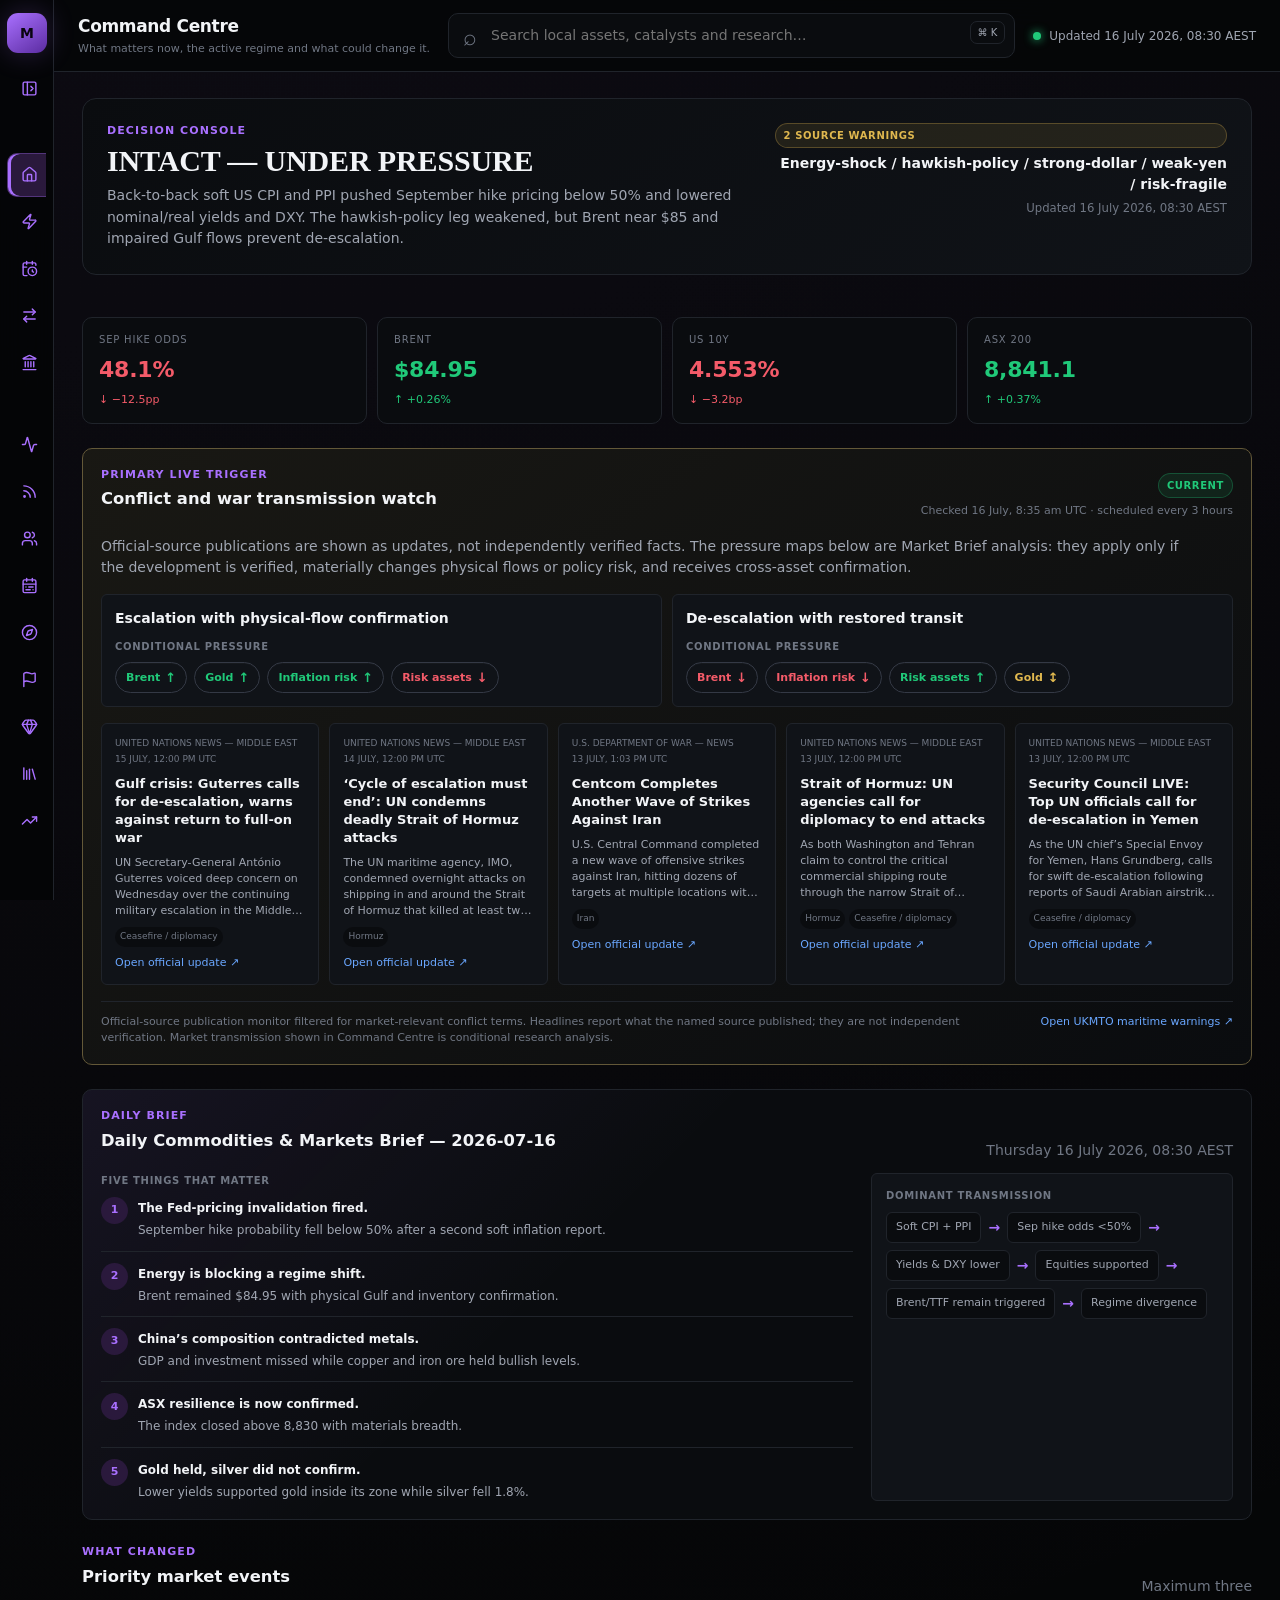
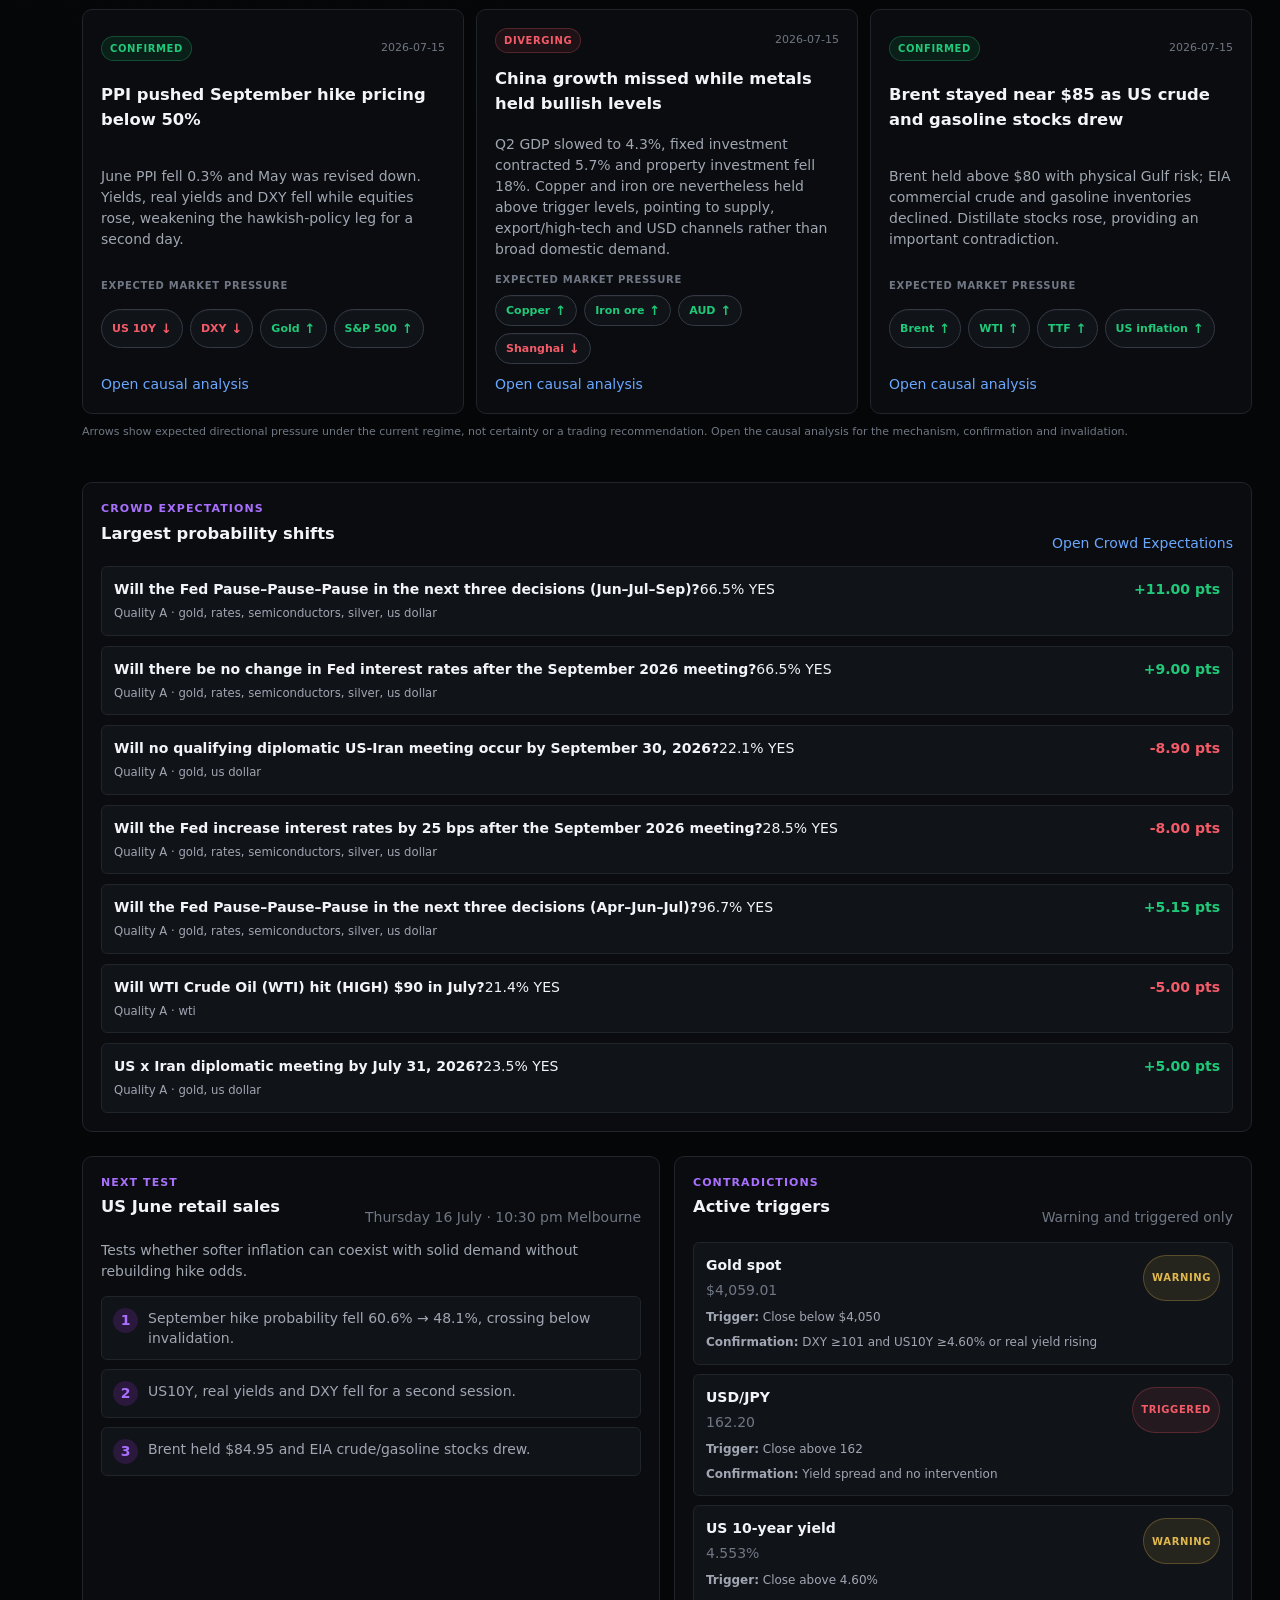
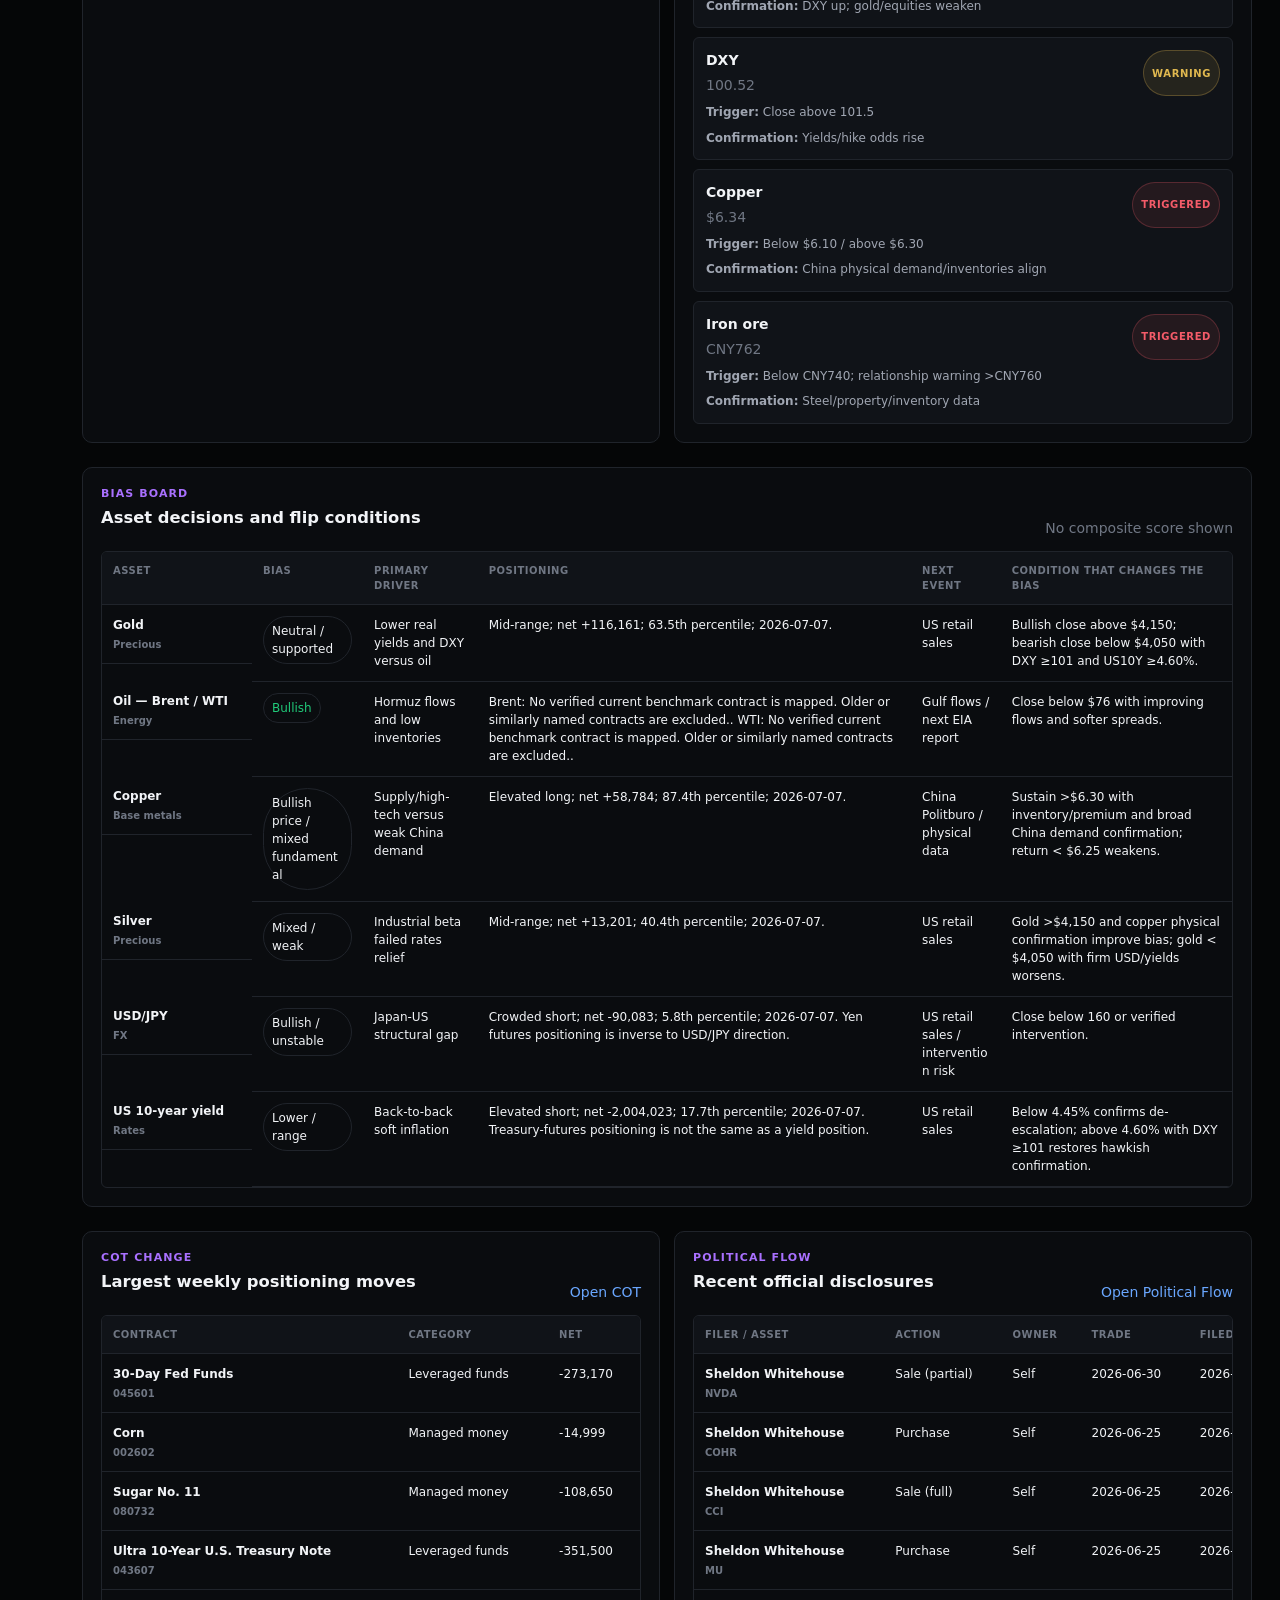
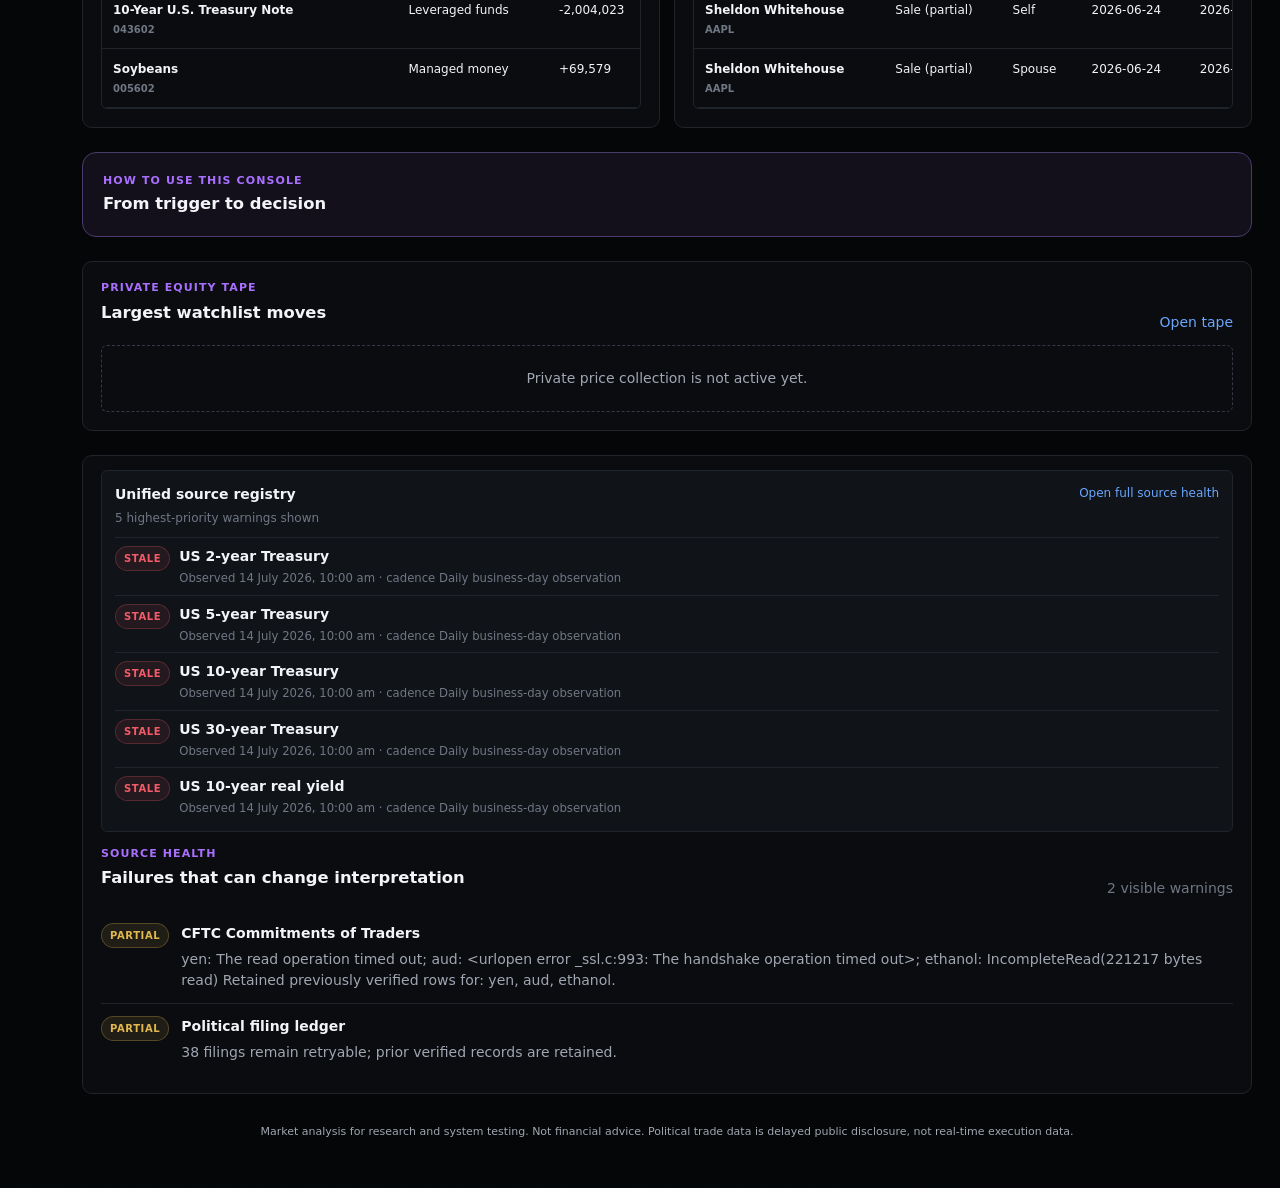
==== commit 486944c9: "fix(review): palette drops dead-end trackers + combobox a11y + focus restore Addresses adversarial-r" ====
--- a/site/index.html
+++ b/site/index.html
@@ -71,39 +71,12 @@
         <h1 id="pageTitle">Command Centre</h1>
         <p id="pageSubtitle">What matters now, the active regime and what could change it.</p>
       </div>
-      <div class="search" role="search"><input id="search" type="search" placeholder="Search local assets, catalysts and research…" autocomplete="off" /><span class="kbd" aria-hidden="true">⌘ K</span><div id="searchResults" class="search-results" role="listbox" aria-label="Search results" hidden></div></div>
+      <div class="search" role="search"><input id="search" type="search" placeholder="Search local assets, catalysts and research…" autocomplete="off" role="combobox" aria-autocomplete="list" aria-expanded="false" aria-controls="searchResults" /><span class="kbd" aria-hidden="true">⌘ K</span><div id="searchResults" class="search-results" role="listbox" aria-label="Search results" hidden></div></div>
       <div class="freshness-cluster"><div class="fresh" role="status" aria-live="polite"><span class="dot" aria-hidden="true"></span><span id="freshness">Loading latest brief…</span></div></div>
     </header>
     <div class="content">
       <section class="view active" id="view-home">
-        <div class="command-hero">
-          <article class="card command-intro">
-            <div class="eyebrow">Market command centre</div>
-            <h2>What matters now—and what changes it</h2>
-            <p>One screen combining the regime, risk state, asset bias, trigger proximity, positioning status and the next event capable of changing the market.</p>
-            <div class="command-regime" id="commandRegime"></div>
-            <div class="muted" id="commandUpdated" style="margin-top:13px;font-size:10px"></div>
-          </article>
-          <div id="commandRisk"></div>
-        </div>
-
-        <div class="command-grid">
-          <div class="command-stack">
-            <article class="card command-card" id="commandNextEvent"></article>
-            <article class="card command-card"><div class="section-title" style="margin:0 0 12px"><h3>What changed</h3><span>Since the previous research state</span></div><div class="change-list" id="commandChanges"></div></article>
-            <article class="card command-card"><div class="section-title" style="margin:0 0 12px"><h3>Triggers approaching</h3><span>Warnings and confirmed touches</span></div><div class="risk-inputs" id="commandTriggers"></div></article>
-          </div>
-          <article class="card command-card">
-            <div class="section-title" style="margin:0 0 9px"><h3>Risk gauge inputs</h3><span>Transparent components</span></div>
-            <p id="riskContradiction"></p>
-            <div class="risk-inputs" id="riskInputs"></div>
-            <div class="risk-change" id="riskChangeConditions"></div>
-          </article>
-        </div>
-
-        <div class="section-title"><h3>Asset command board</h3><span>Bias, confidence, driver, positioning and change condition</span></div>
-        <div class="card table-wrap bias-board"><table class="bias-table" id="biasTable"></table></div>
-        <div id="biasDetail"></div>
+        <div class="command-empty">Loading command centre…</div>
       </section>
 
       <section class="view" id="view-news">
--- a/site/intelligence.css
+++ b/site/intelligence.css
@@ -1,18 +1,18 @@
 .news-layout{display:grid;grid-template-columns:minmax(0,1.55fr) minmax(280px,.75fr);gap:18px;align-items:start}
 .news-feed{display:grid;gap:14px}.news-card{padding:20px;border:1px solid var(--line);border-radius:18px;background:linear-gradient(160deg,rgba(17,31,38,.98),rgba(7,16,20,.98));box-shadow:var(--shadow)}
-.news-top{display:flex;align-items:center;justify-content:space-between;gap:12px;margin-bottom:13px}.news-meta{display:flex;gap:8px;align-items:center;flex-wrap:wrap}.impact-tag,.state-tag{padding:6px 9px;border-radius:999px;font-size:9px;font-weight:900;text-transform:uppercase;letter-spacing:.08em}.impact-tag.high{color:#ffb2b2;background:rgba(255,107,107,.12);border:1px solid rgba(255,107,107,.25)}.impact-tag.medium{color:#ffe09d;background:rgba(245,185,66,.1);border:1px solid rgba(245,185,66,.22)}.state-tag{color:#b8fff4;background:rgba(45,212,191,.09);border:1px solid rgba(45,212,191,.2)}
+.news-top{display:flex;align-items:center;justify-content:space-between;gap:12px;margin-bottom:13px}.news-meta{display:flex;gap:8px;align-items:center;flex-wrap:wrap}.impact-tag,.state-tag{padding:6px 9px;border-radius:999px;font-size:9px;font-weight:900;text-transform:uppercase;letter-spacing:.08em}.impact-tag.high{color:#ffb2b2;background:rgba(255,107,107,.12);border:1px solid rgba(255,107,107,.25)}.impact-tag.medium{color:#ffe09d;background:rgba(245,185,66,.1);border:1px solid rgba(245,185,66,.22)}.state-tag{color:#b8fff4;background:rgba(169,112,255,.09);border:1px solid rgba(169,112,255,.2)}
 .news-time{font-size:11px;color:var(--muted)}.news-card h3{font-size:20px;line-height:1.35;margin:0 0 9px;letter-spacing:-.02em}.news-card>p{font-size:13px;line-height:1.65;color:var(--muted);margin:0}
 .asset-watch{margin-top:18px}.asset-watch-label,.impact-label{font-size:10px;color:var(--muted);text-transform:uppercase;letter-spacing:.11em;font-weight:800;margin-bottom:9px}.asset-chips{display:flex;gap:8px;flex-wrap:wrap}.asset-chip{border:1px solid var(--line);background:var(--panel2);border-radius:9px;padding:8px 10px;font-size:11px;font-weight:850;cursor:pointer}.asset-chip.up{color:var(--green)}.asset-chip.down{color:var(--red)}.asset-chip.flat{color:var(--muted)}
 .impact-explain{margin-top:17px;border-top:1px solid var(--line);padding-top:15px}.impact-grid{display:grid;grid-template-columns:repeat(2,1fr);gap:9px}.impact-box{padding:11px;border:1px solid var(--line);border-radius:11px;background:rgba(7,16,20,.45)}.impact-box strong{display:block;font-size:10px;color:var(--teal);text-transform:uppercase;letter-spacing:.08em;margin-bottom:5px}.impact-box span{font-size:11px;color:var(--muted);line-height:1.45}.source-link{display:inline-flex;margin-top:14px;color:var(--teal);font-size:11px;text-decoration:none;font-weight:800}.source-link:hover{text-decoration:underline}
 .news-sidebar{position:sticky;top:88px;display:grid;gap:14px}.explainer-card{padding:18px}.explainer-card h3{font-size:15px}.explainer-card p,.explainer-card li{font-size:12px;line-height:1.6;color:var(--muted)}.explainer-card ul{padding-left:18px}
-.tracker-directory{display:flex;align-items:center;gap:12px;margin-bottom:12px}.tracker-directory input{flex:1;min-width:220px;border:1px solid var(--line);border-radius:12px;background:var(--panel);color:var(--text);padding:11px 13px;outline:none}.tracker-directory input:focus{border-color:var(--teal2);box-shadow:0 0 0 3px rgba(20,184,166,.12)}.tracker-directory span{font-size:11px;color:var(--muted);white-space:nowrap}
-.tracker-tabs{display:grid;grid-template-columns:repeat(auto-fit,minmax(170px,1fr));gap:9px;margin-bottom:18px}.tracker-tabs button{position:relative;display:flex;flex-direction:column;align-items:flex-start;gap:4px;border:1px solid var(--line);background:var(--panel);color:var(--muted);padding:12px 34px 12px 13px;border-radius:12px;cursor:pointer;text-align:left}.tracker-tabs button strong{font-size:12px;color:var(--text)}.tracker-tabs button span{font-size:9px;text-transform:uppercase;letter-spacing:.08em}.tracker-tabs button:hover,.tracker-tabs button.active{border-color:var(--teal2);background:rgba(20,184,166,.1)}
+.tracker-directory{display:flex;align-items:center;gap:12px;margin-bottom:12px}.tracker-directory input{flex:1;min-width:220px;border:1px solid var(--line);border-radius:12px;background:var(--panel);color:var(--text);padding:11px 13px;outline:none}.tracker-directory input:focus{border-color:var(--teal2);box-shadow:0 0 0 3px rgba(169,112,255,.12)}.tracker-directory span{font-size:11px;color:var(--muted);white-space:nowrap}
+.tracker-tabs{display:grid;grid-template-columns:repeat(auto-fit,minmax(170px,1fr));gap:9px;margin-bottom:18px}.tracker-tabs button{position:relative;display:flex;flex-direction:column;align-items:flex-start;gap:4px;border:1px solid var(--line);background:var(--panel);color:var(--muted);padding:12px 34px 12px 13px;border-radius:12px;cursor:pointer;text-align:left}.tracker-tabs button strong{font-size:12px;color:var(--text)}.tracker-tabs button span{font-size:9px;text-transform:uppercase;letter-spacing:.08em}.tracker-tabs button:hover,.tracker-tabs button.active{border-color:var(--teal2);background:rgba(169,112,255,.1)}
 .tracker-warning{padding:14px 16px;border:1px solid rgba(245,185,66,.3);background:rgba(245,185,66,.07);color:#ffe0a0;border-radius:14px;font-size:12px;line-height:1.55;margin-bottom:16px}.tracker-event{padding:17px 19px;border-top:1px solid var(--line)}.tracker-event:first-child{border-top:0}.tracker-event-head{display:flex;justify-content:space-between;gap:12px;align-items:flex-start}.tracker-event h4{margin:5px 0 8px;font-size:15px}.tracker-event p{margin:0;color:var(--muted);font-size:12px;line-height:1.55}.tracker-assets{display:flex;gap:7px;flex-wrap:wrap;margin-top:12px}.tracker-assets span{font-size:10px;border:1px solid var(--line);padding:6px 8px;border-radius:8px;background:var(--panel2)}
 .matrix{width:100%;border-collapse:collapse}.matrix th,.matrix td{padding:12px;border-top:1px solid var(--line);text-align:left;vertical-align:top;font-size:11px;line-height:1.45}.matrix th{border-top:0;color:var(--muted);text-transform:uppercase;letter-spacing:.08em;font-size:9px}.matrix td:first-child{font-weight:850;color:var(--text)}
 .disclosure-card{padding:20px}.disclosure-card h3{font-size:18px;margin-bottom:9px}.disclosure-card p{color:var(--muted);font-size:12px;line-height:1.6}.source-buttons{display:flex;gap:8px;flex-wrap:wrap;margin-top:13px}.source-buttons a{border:1px solid var(--line);padding:8px 10px;border-radius:9px;text-decoration:none;font-size:10px;color:var(--teal);font-weight:800}.source-buttons a:hover{border-color:var(--teal2)}
 .empty-trades{padding:24px;text-align:center;color:var(--muted);font-size:12px;line-height:1.6}.tracker-head{display:flex;justify-content:space-between;gap:20px;align-items:flex-start}.tracker-head h3{font-size:24px;margin:0 0 8px;letter-spacing:-.03em}.tracker-head p{margin:0;color:var(--muted);font-size:13px}.tracker-updated{font-size:10px;color:var(--muted);white-space:nowrap}
-.portfolio-summary{margin-bottom:14px}.portfolio-method{padding:17px 19px;margin-bottom:14px;border-color:rgba(45,212,191,.22);background:linear-gradient(150deg,rgba(20,184,166,.08),rgba(13,24,30,.98))}.portfolio-method strong{display:block;font-size:13px;margin-bottom:7px}.portfolio-method p{margin:5px 0;color:var(--muted);font-size:11px;line-height:1.55}.portfolio-table td:nth-child(4){font-weight:800;color:var(--teal)}
-.history-policy{padding:4px 18px;margin-bottom:14px}.history-policy .key-row{grid-template-columns:160px 1fr}.trade-history-table td:nth-child(2){font-weight:800}.table-link{color:var(--teal);text-decoration:none}.table-link:hover{text-decoration:underline}.load-more{display:block;margin:14px auto 0;border:1px solid var(--teal2);background:rgba(20,184,166,.1);color:var(--text);padding:10px 15px;border-radius:11px;font-size:11px;font-weight:850;cursor:pointer}.load-more:hover{background:rgba(20,184,166,.16)}
-.tracker-control-row{display:flex;align-items:center;justify-content:space-between;gap:14px;margin:0 0 14px}.tracker-filter{margin:0}.tracker-sort{display:flex;align-items:center;gap:8px;color:var(--muted);font-size:11px;white-space:nowrap}.tracker-sort select{border:1px solid var(--line);border-radius:10px;background:var(--panel);color:var(--text);padding:8px 28px 8px 10px}.watch-star{position:absolute;right:11px;top:10px;font-size:17px!important;line-height:1;color:var(--muted);text-transform:none!important;letter-spacing:0!important}.watch-star.active{color:var(--amber)}.watch-button{border:1px solid var(--line);border-radius:9px;background:var(--panel2);color:var(--muted);padding:7px 10px;font-size:10px;font-weight:850;cursor:pointer;white-space:nowrap}.watch-button:hover,.watch-button.active{border-color:var(--teal2);color:var(--text);background:rgba(20,184,166,.12)}.person-link{border:0;background:transparent;color:var(--teal);font:inherit;font-weight:850;padding:0;cursor:pointer;text-align:left}.person-link:hover{text-decoration:underline}.politician-board tbody tr:hover{background:rgba(20,184,166,.05)}.section-title.compact{margin-top:18px}.profile-quickbar{position:sticky;top:74px;z-index:3;display:flex;align-items:center;justify-content:space-between;gap:16px;margin:0 0 14px;padding:12px 14px;border:1px solid var(--line);border-radius:14px;background:rgba(7,16,20,.92);backdrop-filter:blur(16px)}.profile-quickbar strong{display:block;font-size:13px}.profile-quickbar span{display:block;margin-top:3px;color:var(--muted);font-size:10px}.profile-quick-actions{display:flex;gap:7px;align-items:center;flex-wrap:wrap}.profile-quick-actions>button:not(.watch-button){border:0;background:transparent;color:var(--muted);font-size:10px;font-weight:800;cursor:pointer}.profile-quick-actions>button:hover{color:var(--teal)}.quiver-summary{margin-bottom:14px}.backtest-note{margin-bottom:18px;padding:15px 17px;border-color:rgba(108,182,255,.25);background:rgba(108,182,255,.06)}.backtest-note strong{font-size:12px}.backtest-note p{margin:6px 0 0;color:var(--muted);font-size:11px;line-height:1.55}
+.portfolio-summary{margin-bottom:14px}.portfolio-method{padding:17px 19px;margin-bottom:14px;border-color:rgba(169,112,255,.22);background:linear-gradient(150deg,rgba(169,112,255,.08),rgba(13,24,30,.98))}.portfolio-method strong{display:block;font-size:13px;margin-bottom:7px}.portfolio-method p{margin:5px 0;color:var(--muted);font-size:11px;line-height:1.55}.portfolio-table td:nth-child(4){font-weight:800;color:var(--teal)}
+.history-policy{padding:4px 18px;margin-bottom:14px}.history-policy .key-row{grid-template-columns:160px 1fr}.trade-history-table td:nth-child(2){font-weight:800}.table-link{color:var(--teal);text-decoration:none}.table-link:hover{text-decoration:underline}.load-more{display:block;margin:14px auto 0;border:1px solid var(--teal2);background:rgba(169,112,255,.1);color:var(--text);padding:10px 15px;border-radius:11px;font-size:11px;font-weight:850;cursor:pointer}.load-more:hover{background:rgba(169,112,255,.16)}
+.tracker-control-row{display:flex;align-items:center;justify-content:space-between;gap:14px;margin:0 0 14px}.tracker-filter{margin:0}.tracker-sort{display:flex;align-items:center;gap:8px;color:var(--muted);font-size:11px;white-space:nowrap}.tracker-sort select{border:1px solid var(--line);border-radius:10px;background:var(--panel);color:var(--text);padding:8px 28px 8px 10px}.watch-star{position:absolute;right:11px;top:10px;font-size:17px!important;line-height:1;color:var(--muted);text-transform:none!important;letter-spacing:0!important}.watch-star.active{color:var(--amber)}.watch-button{border:1px solid var(--line);border-radius:9px;background:var(--panel2);color:var(--muted);padding:7px 10px;font-size:10px;font-weight:850;cursor:pointer;white-space:nowrap}.watch-button:hover,.watch-button.active{border-color:var(--teal2);color:var(--text);background:rgba(169,112,255,.12)}.person-link{border:0;background:transparent;color:var(--teal);font:inherit;font-weight:850;padding:0;cursor:pointer;text-align:left}.person-link:hover{text-decoration:underline}.politician-board tbody tr:hover{background:rgba(169,112,255,.05)}.section-title.compact{margin-top:18px}.profile-quickbar{position:sticky;top:74px;z-index:3;display:flex;align-items:center;justify-content:space-between;gap:16px;margin:0 0 14px;padding:12px 14px;border:1px solid var(--line);border-radius:14px;background:rgba(7,16,20,.92);backdrop-filter:blur(16px)}.profile-quickbar strong{display:block;font-size:13px}.profile-quickbar span{display:block;margin-top:3px;color:var(--muted);font-size:10px}.profile-quick-actions{display:flex;gap:7px;align-items:center;flex-wrap:wrap}.profile-quick-actions>button:not(.watch-button){border:0;background:transparent;color:var(--muted);font-size:10px;font-weight:800;cursor:pointer}.profile-quick-actions>button:hover{color:var(--teal)}.quiver-summary{margin-bottom:14px}.backtest-note{margin-bottom:18px;padding:15px 17px;border-color:rgba(108,182,255,.25);background:rgba(108,182,255,.06)}.backtest-note strong{font-size:12px}.backtest-note p{margin:6px 0 0;color:var(--muted);font-size:11px;line-height:1.55}
 @media(max-width:980px){.news-layout{grid-template-columns:1fr}.news-sidebar{position:static}.impact-grid{grid-template-columns:1fr}}
 @media(max-width:780px){.news-card{padding:16px}.news-card h3{font-size:17px}.tracker-directory{align-items:stretch;flex-direction:column}.tracker-directory span{align-self:flex-end}.tracker-tabs{grid-template-columns:1fr 1fr}.tracker-head{display:block}.tracker-updated{display:block;margin-top:10px}.matrix th:nth-child(3),.matrix td:nth-child(3){display:none}.history-policy .key-row{grid-template-columns:1fr}.portfolio-summary{grid-template-columns:1fr 1fr!important}.tracker-control-row{align-items:stretch;flex-direction:column}.tracker-sort{justify-content:flex-end}.profile-quickbar{position:static;align-items:flex-start;flex-direction:column}.quiver-summary{grid-template-columns:1fr 1fr!important}.politician-board th:nth-child(2),.politician-board td:nth-child(2),.politician-board th:nth-child(4),.politician-board td:nth-child(4){display:none}}
--- a/site/scenario-lab.css
+++ b/site/scenario-lab.css
@@ -1 +1 @@
-.side-note{display:none!important}.sidebar{overflow-y:auto}.nav{padding-bottom:20px}.scenario-shell{display:grid;grid-template-columns:minmax(0,1.35fr) minmax(360px,.85fr);gap:18px;align-items:start}.scenario-chart-card{min-height:0;padding:0;overflow:hidden}.scenario-chart-head{display:flex;align-items:center;justify-content:space-between;gap:14px;padding:15px 17px;border-bottom:1px solid var(--line);background:rgba(13,24,30,.96)}.scenario-chart-head strong{font-size:14px}.scenario-chart-head span{font-size:10px;color:var(--muted)}#scenarioChart{height:440px;min-height:440px}.scenario-panel{padding:20px;position:sticky;top:88px}.scenario-panel h3{font-size:22px;margin:5px 0 7px}.scenario-panel>p{font-size:11px;color:var(--muted);line-height:1.55}.scenario-input-row{display:grid;grid-template-columns:1fr 1fr auto;gap:9px;margin-top:17px}.scenario-input-row input{width:100%;min-width:0;border:1px solid var(--line);border-radius:11px;background:var(--bg);color:var(--text);padding:11px 12px;outline:none}.scenario-input-row input:focus{border-color:var(--teal2);box-shadow:0 0 0 3px rgba(20,184,166,.12)}.scenario-input-row button{border:1px solid var(--teal2);border-radius:11px;background:rgba(20,184,166,.13);color:var(--text);font-weight:850;padding:10px 13px;cursor:pointer}.scenario-presets{display:flex;gap:7px;flex-wrap:wrap;margin-top:9px}.scenario-presets button{border:1px solid var(--line);border-radius:9px;background:var(--panel2);color:var(--muted);padding:6px 9px;font-size:10px;cursor:pointer}.scenario-output{margin-top:18px}.scenario-result-head{padding-bottom:14px;border-bottom:1px solid var(--line)}.scenario-result-head h3{font-size:18px;line-height:1.35;margin:8px 0}.scenario-result-head p{font-size:11px;line-height:1.5;color:var(--muted);margin:0}.scenario-direction{display:inline-flex;padding:5px 8px;border-radius:999px;font-size:9px;text-transform:uppercase;letter-spacing:.09em;font-weight:900}.scenario-direction.up{color:#92efb5;background:rgba(99,211,146,.1)}.scenario-direction.down{color:#ffb1b1;background:rgba(255,107,107,.1)}.scenario-driver-list{display:grid;gap:8px;margin-top:13px}.scenario-driver-list article{display:grid;grid-template-columns:25px 1fr;gap:10px;padding:10px;border:1px solid var(--line);border-radius:11px;background:rgba(7,16,20,.42)}.scenario-driver-list article>span{width:23px;height:23px;display:grid;place-items:center;border-radius:8px;background:rgba(45,212,191,.1);color:var(--teal);font-size:10px;font-weight:900}.scenario-driver-list strong{font-size:11px}.scenario-driver-list p{font-size:10px;line-height:1.45;color:var(--muted);margin:4px 0 0}.scenario-tests{display:grid;grid-template-columns:1fr 1fr;gap:8px;margin-top:12px}.scenario-tests article,.scenario-regime{padding:11px;border:1px solid var(--line);border-radius:11px;background:var(--panel2)}.scenario-tests strong,.scenario-regime strong{font-size:10px;color:var(--teal);text-transform:uppercase;letter-spacing:.07em}.scenario-tests p,.scenario-regime p{font-size:10px;line-height:1.5;color:var(--muted);margin:5px 0 0}.scenario-regime{margin-top:8px}.scenario-error{padding:12px;border-radius:11px;background:rgba(255,107,107,.1);color:#ffb3b3;font-size:11px}.free-widget-grid{display:grid;grid-template-columns:1fr 1fr;gap:16px}.free-widget-card{min-height:620px;overflow:hidden}.free-widget-card .widget-title{padding:15px 17px;border-bottom:1px solid var(--line)}.free-widget-card .widget-title h3{margin:0;font-size:15px}.free-widget-card .widget-title p{margin:5px 0 0;color:var(--muted);font-size:10px}.free-widget-host{height:560px}.scenario-note{padding:16px;margin-top:16px;border:1px solid rgba(245,185,66,.25);border-radius:14px;background:rgba(245,185,66,.06);color:#ffe0a0;font-size:11px;line-height:1.55}@media(max-width:1100px){.scenario-shell{grid-template-columns:1fr}.scenario-panel{position:static}.free-widget-grid{grid-template-columns:1fr}}@media(max-width:780px){#scenarioChart{height:360px;min-height:360px}.scenario-input-row{grid-template-columns:1fr}.scenario-tests{grid-template-columns:1fr}.free-widget-card{min-height:580px}.free-widget-host{height:520px}}+.side-note{display:none!important}.sidebar{overflow-y:auto}.nav{padding-bottom:20px}.scenario-shell{display:grid;grid-template-columns:minmax(0,1.35fr) minmax(360px,.85fr);gap:18px;align-items:start}.scenario-chart-card{min-height:0;padding:0;overflow:hidden}.scenario-chart-head{display:flex;align-items:center;justify-content:space-between;gap:14px;padding:15px 17px;border-bottom:1px solid var(--line);background:rgba(13,24,30,.96)}.scenario-chart-head strong{font-size:14px}.scenario-chart-head span{font-size:10px;color:var(--muted)}#scenarioChart{height:440px;min-height:440px}.scenario-panel{padding:20px;position:sticky;top:88px}.scenario-panel h3{font-size:22px;margin:5px 0 7px}.scenario-panel>p{font-size:11px;color:var(--muted);line-height:1.55}.scenario-input-row{display:grid;grid-template-columns:1fr 1fr auto;gap:9px;margin-top:17px}.scenario-input-row input{width:100%;min-width:0;border:1px solid var(--line);border-radius:11px;background:var(--bg);color:var(--text);padding:11px 12px;outline:none}.scenario-input-row input:focus{border-color:var(--teal2);box-shadow:0 0 0 3px rgba(169,112,255,.12)}.scenario-input-row button{border:1px solid var(--teal2);border-radius:11px;background:rgba(169,112,255,.13);color:var(--text);font-weight:850;padding:10px 13px;cursor:pointer}.scenario-presets{display:flex;gap:7px;flex-wrap:wrap;margin-top:9px}.scenario-presets button{border:1px solid var(--line);border-radius:9px;background:var(--panel2);color:var(--muted);padding:6px 9px;font-size:10px;cursor:pointer}.scenario-output{margin-top:18px}.scenario-result-head{padding-bottom:14px;border-bottom:1px solid var(--line)}.scenario-result-head h3{font-size:18px;line-height:1.35;margin:8px 0}.scenario-result-head p{font-size:11px;line-height:1.5;color:var(--muted);margin:0}.scenario-direction{display:inline-flex;padding:5px 8px;border-radius:999px;font-size:9px;text-transform:uppercase;letter-spacing:.09em;font-weight:900}.scenario-direction.up{color:#92efb5;background:rgba(99,211,146,.1)}.scenario-direction.down{color:#ffb1b1;background:rgba(255,107,107,.1)}.scenario-driver-list{display:grid;gap:8px;margin-top:13px}.scenario-driver-list article{display:grid;grid-template-columns:25px 1fr;gap:10px;padding:10px;border:1px solid var(--line);border-radius:11px;background:rgba(7,16,20,.42)}.scenario-driver-list article>span{width:23px;height:23px;display:grid;place-items:center;border-radius:8px;background:rgba(169,112,255,.1);color:var(--teal);font-size:10px;font-weight:900}.scenario-driver-list strong{font-size:11px}.scenario-driver-list p{font-size:10px;line-height:1.45;color:var(--muted);margin:4px 0 0}.scenario-tests{display:grid;grid-template-columns:1fr 1fr;gap:8px;margin-top:12px}.scenario-tests article,.scenario-regime{padding:11px;border:1px solid var(--line);border-radius:11px;background:var(--panel2)}.scenario-tests strong,.scenario-regime strong{font-size:10px;color:var(--teal);text-transform:uppercase;letter-spacing:.07em}.scenario-tests p,.scenario-regime p{font-size:10px;line-height:1.5;color:var(--muted);margin:5px 0 0}.scenario-regime{margin-top:8px}.scenario-error{padding:12px;border-radius:11px;background:rgba(255,107,107,.1);color:#ffb3b3;font-size:11px}.free-widget-grid{display:grid;grid-template-columns:1fr 1fr;gap:16px}.free-widget-card{min-height:620px;overflow:hidden}.free-widget-card .widget-title{padding:15px 17px;border-bottom:1px solid var(--line)}.free-widget-card .widget-title h3{margin:0;font-size:15px}.free-widget-card .widget-title p{margin:5px 0 0;color:var(--muted);font-size:10px}.free-widget-host{height:560px}.scenario-note{padding:16px;margin-top:16px;border:1px solid rgba(245,185,66,.25);border-radius:14px;background:rgba(245,185,66,.06);color:#ffe0a0;font-size:11px;line-height:1.55}@media(max-width:1100px){.scenario-shell{grid-template-columns:1fr}.scenario-panel{position:static}.free-widget-grid{grid-template-columns:1fr}}@media(max-width:780px){#scenarioChart{height:360px;min-height:360px}.scenario-input-row{grid-template-columns:1fr}.scenario-tests{grid-template-columns:1fr}.free-widget-card{min-height:580px}.free-widget-host{height:520px}}
--- a/site/command-centre.css
+++ b/site/command-centre.css
@@ -1,10 +1,10 @@
 .command-hero{display:grid;grid-template-columns:minmax(0,1.2fr) minmax(300px,.8fr);gap:18px;align-items:stretch;margin-bottom:18px}.command-intro{padding:24px}.command-intro h2{font-size:34px;letter-spacing:-.04em;margin:7px 0 10px}.command-intro p{color:var(--muted);font-size:13px;line-height:1.65;max-width:760px}.command-regime{display:flex;gap:8px;flex-wrap:wrap;margin-top:18px}.command-regime span{border:1px solid var(--line);background:var(--panel2);padding:7px 9px;border-radius:999px;font-size:10px;color:var(--muted)}
 .risk-gauge-card{padding:20px;display:grid;grid-template-columns:132px 1fr;gap:18px;align-items:center}.risk-ring{width:126px;height:126px;border-radius:50%;display:grid;place-items:center;background:conic-gradient(var(--red) var(--risk-angle),rgba(255,255,255,.06) 0);position:relative}.risk-ring:before{content:"";position:absolute;inset:11px;border-radius:50%;background:var(--panel)}.risk-ring-inner{position:relative;text-align:center}.risk-ring-inner strong{display:block;font-size:30px;line-height:1}.risk-ring-inner span{font-size:9px;text-transform:uppercase;letter-spacing:.09em;color:var(--muted)}.risk-copy h3{margin:0 0 7px;font-size:18px}.risk-copy p{margin:0;color:var(--muted);font-size:11px;line-height:1.55}.risk-confidence{display:inline-flex;margin-top:10px;border:1px solid rgba(255,107,107,.25);background:rgba(255,107,107,.08);color:#ffb7b7;padding:6px 9px;border-radius:999px;font-size:9px;font-weight:850;text-transform:uppercase;letter-spacing:.08em}
-.command-grid{display:grid;grid-template-columns:minmax(0,1.45fr) minmax(300px,.55fr);gap:18px}.command-stack{display:grid;gap:18px}.command-card{padding:19px}.command-card h3{margin:0 0 8px;font-size:17px}.command-card p{color:var(--muted);font-size:12px;line-height:1.6}.next-event-time{font-size:11px;color:var(--teal);font-weight:850;margin:8px 0}.change-list{display:grid;gap:9px}.change-item{display:grid;grid-template-columns:25px 1fr;gap:9px;align-items:start}.change-item span{width:24px;height:24px;border-radius:8px;background:rgba(20,184,166,.1);color:var(--teal);display:grid;place-items:center;font-size:10px;font-weight:900}.change-item p{margin:2px 0 0}
+.command-grid{display:grid;grid-template-columns:minmax(0,1.45fr) minmax(300px,.55fr);gap:18px}.command-stack{display:grid;gap:18px}.command-card{padding:19px}.command-card h3{margin:0 0 8px;font-size:17px}.command-card p{color:var(--muted);font-size:12px;line-height:1.6}.next-event-time{font-size:11px;color:var(--teal);font-weight:850;margin:8px 0}.change-list{display:grid;gap:9px}.change-item{display:grid;grid-template-columns:25px 1fr;gap:9px;align-items:start}.change-item span{width:24px;height:24px;border-radius:8px;background:rgba(169,112,255,.1);color:var(--teal);display:grid;place-items:center;font-size:10px;font-weight:900}.change-item p{margin:2px 0 0}
 .risk-inputs{display:grid;gap:8px;margin-top:14px}.risk-input{display:grid;grid-template-columns:1fr auto;gap:8px;padding:10px 11px;border:1px solid var(--line);border-radius:11px;background:rgba(7,16,20,.45)}.risk-input strong{font-size:11px}.risk-input small{display:block;color:var(--muted);font-size:9px;margin-top:3px;line-height:1.4}.risk-score{font-size:11px;font-weight:900;color:var(--red)}.risk-change{margin-top:14px;padding-top:13px;border-top:1px solid var(--line)}.risk-change strong{font-size:11px}.risk-change ul{margin:8px 0 0;padding-left:17px}.risk-change li{color:var(--muted);font-size:10px;line-height:1.5;margin:5px 0}
 .bias-board{margin-top:18px}.bias-table{width:100%;border-collapse:collapse}.bias-table th,.bias-table td{padding:12px;border-top:1px solid var(--line);text-align:left;vertical-align:top;font-size:10px;line-height:1.45}.bias-table th{border-top:0;color:var(--muted);font-size:9px;letter-spacing:.08em;text-transform:uppercase}.bias-table td:first-child strong{display:block;font-size:12px;color:var(--text)}.bias-table td:first-child span{color:var(--muted);font-size:9px}.bias-chip{display:inline-flex;padding:6px 8px;border-radius:999px;font-size:9px;font-weight:900;text-transform:uppercase;letter-spacing:.06em}.bias-chip.bullish,.bias-chip.higher{color:#a7f3d0;background:rgba(16,185,129,.11);border:1px solid rgba(16,185,129,.25)}.bias-chip.bearish{color:#fecaca;background:rgba(239,68,68,.1);border:1px solid rgba(239,68,68,.25)}.bias-chip.neutral,.bias-chip.unstable{color:#fde68a;background:rgba(245,158,11,.1);border:1px solid rgba(245,158,11,.25)}.confidence-bar{height:5px;border-radius:999px;background:rgba(255,255,255,.07);overflow:hidden;margin-top:5px;min-width:72px}.confidence-bar span{display:block;height:100%;background:var(--teal)}.bias-actions{display:flex;gap:6px;flex-wrap:wrap}.bias-actions button{border:1px solid var(--line);background:var(--panel2);color:var(--text);padding:6px 8px;border-radius:8px;font-size:9px;font-weight:800;cursor:pointer}.bias-actions button:hover{border-color:var(--teal2)}
 .bias-detail{margin-top:12px;padding:18px}.bias-detail-head{display:flex;justify-content:space-between;gap:12px;align-items:flex-start}.bias-detail-head h3{margin:3px 0 5px;font-size:20px}.bias-detail-head p{margin:0;color:var(--muted);font-size:11px}.bias-total{font-size:24px;font-weight:900}.bias-total.positive{color:var(--green)}.bias-total.negative{color:var(--red)}.bias-total.neutral{color:var(--muted)}.bias-components{display:grid;grid-template-columns:repeat(4,1fr);gap:9px;margin-top:15px}.bias-component{border:1px solid var(--line);background:rgba(7,16,20,.45);border-radius:11px;padding:11px}.bias-component-top{display:flex;justify-content:space-between;gap:8px}.bias-component strong{font-size:10px}.component-score{font-size:12px;font-weight:900}.component-score.positive{color:var(--green)}.component-score.negative{color:var(--red)}.component-score.neutral{color:var(--muted)}.bias-component p{margin:7px 0 0;color:var(--muted);font-size:9px;line-height:1.45}.bias-condition{display:grid;grid-template-columns:1fr 1fr;gap:10px;margin-top:12px}.bias-condition article{border-top:1px solid var(--line);padding-top:10px}.bias-condition strong{font-size:9px;text-transform:uppercase;letter-spacing:.08em;color:var(--teal)}.bias-condition p{margin:5px 0 0;color:var(--muted);font-size:10px;line-height:1.5}
-.product-bias-panel{margin:16px 0;padding:18px;border-color:rgba(45,212,191,.25);background:linear-gradient(145deg,rgba(20,184,166,.07),rgba(13,24,30,.98))}.product-bias-panel h3{margin:0 0 7px;font-size:18px}.product-bias-panel .bias-components{grid-template-columns:repeat(4,1fr)}
-.political-stock-search{padding:18px;margin-bottom:18px}.stock-search-head{display:flex;justify-content:space-between;gap:14px;align-items:flex-start}.stock-search-head h3{margin:0 0 5px;font-size:18px}.stock-search-head p{margin:0;color:var(--muted);font-size:11px;line-height:1.5}.stock-search-row{display:flex;gap:8px;margin-top:13px}.stock-search-row input{flex:1;border:1px solid var(--line);background:var(--panel2);color:var(--text);padding:11px 12px;border-radius:11px;outline:none}.stock-search-row input:focus{border-color:var(--teal2);box-shadow:0 0 0 3px rgba(20,184,166,.1)}.stock-search-row button{border:1px solid var(--teal2);background:rgba(20,184,166,.1);color:var(--text);padding:10px 14px;border-radius:11px;font-size:10px;font-weight:850;cursor:pointer}.stock-result-summary{display:grid;grid-template-columns:repeat(3,1fr);gap:8px;margin-top:13px}.stock-result-summary article{border:1px solid var(--line);background:rgba(7,16,20,.45);border-radius:10px;padding:10px}.stock-result-summary span{display:block;color:var(--muted);font-size:8px;text-transform:uppercase;letter-spacing:.08em}.stock-result-summary strong{display:block;margin-top:4px;font-size:17px}.stock-results{margin-top:12px}.stock-results table{width:100%;border-collapse:collapse}.stock-results th,.stock-results td{border-top:1px solid var(--line);padding:10px;text-align:left;font-size:9px}.stock-results th{color:var(--muted);text-transform:uppercase;letter-spacing:.07em}.stock-empty{padding:16px;border:1px dashed var(--line);border-radius:11px;color:var(--muted);font-size:10px;line-height:1.55;margin-top:12px}
+.product-bias-panel{margin:16px 0;padding:18px;border-color:rgba(169,112,255,.25);background:linear-gradient(145deg,rgba(169,112,255,.07),rgba(13,24,30,.98))}.product-bias-panel h3{margin:0 0 7px;font-size:18px}.product-bias-panel .bias-components{grid-template-columns:repeat(4,1fr)}
+.political-stock-search{padding:18px;margin-bottom:18px}.stock-search-head{display:flex;justify-content:space-between;gap:14px;align-items:flex-start}.stock-search-head h3{margin:0 0 5px;font-size:18px}.stock-search-head p{margin:0;color:var(--muted);font-size:11px;line-height:1.5}.stock-search-row{display:flex;gap:8px;margin-top:13px}.stock-search-row input{flex:1;border:1px solid var(--line);background:var(--panel2);color:var(--text);padding:11px 12px;border-radius:11px;outline:none}.stock-search-row input:focus{border-color:var(--teal2);box-shadow:0 0 0 3px rgba(169,112,255,.1)}.stock-search-row button{border:1px solid var(--teal2);background:rgba(169,112,255,.1);color:var(--text);padding:10px 14px;border-radius:11px;font-size:10px;font-weight:850;cursor:pointer}.stock-result-summary{display:grid;grid-template-columns:repeat(3,1fr);gap:8px;margin-top:13px}.stock-result-summary article{border:1px solid var(--line);background:rgba(7,16,20,.45);border-radius:10px;padding:10px}.stock-result-summary span{display:block;color:var(--muted);font-size:8px;text-transform:uppercase;letter-spacing:.08em}.stock-result-summary strong{display:block;margin-top:4px;font-size:17px}.stock-results{margin-top:12px}.stock-results table{width:100%;border-collapse:collapse}.stock-results th,.stock-results td{border-top:1px solid var(--line);padding:10px;text-align:left;font-size:9px}.stock-results th{color:var(--muted);text-transform:uppercase;letter-spacing:.07em}.stock-empty{padding:16px;border:1px dashed var(--line);border-radius:11px;color:var(--muted);font-size:10px;line-height:1.55;margin-top:12px}
 @media(max-width:1080px){.command-hero,.command-grid{grid-template-columns:1fr}.bias-components,.product-bias-panel .bias-components{grid-template-columns:1fr 1fr}.bias-table th:nth-child(6),.bias-table td:nth-child(6){display:none}}
 @media(max-width:780px){.command-intro h2{font-size:27px}.risk-gauge-card{grid-template-columns:108px 1fr}.risk-ring{width:104px;height:104px}.bias-board{overflow-x:auto}.bias-table{min-width:760px}.bias-components,.product-bias-panel .bias-components,.bias-condition,.stock-result-summary{grid-template-columns:1fr}.stock-search-head{display:block}.stock-search-row{flex-direction:column}}
--- a/site/free-data.css
+++ b/site/free-data.css
@@ -3,6 +3,6 @@
 .rate-grid{display:grid;grid-template-columns:repeat(5,minmax(0,1fr));gap:10px;margin-bottom:16px}.rate-card{padding:13px}.rate-card span{display:block;color:var(--muted);font-size:8px;text-transform:uppercase;letter-spacing:.07em}.rate-card strong{display:block;font-size:19px;margin-top:6px}.rate-card small{display:block;color:var(--muted);font-size:8px;margin-top:5px}.curve-spreads{display:grid;grid-template-columns:repeat(2,minmax(0,1fr));gap:10px;margin:12px 0 18px}.curve-spread{padding:14px}.curve-spread strong{font-size:18px}.curve-spread p{margin:6px 0 0;color:var(--muted);font-size:9px;line-height:1.45}
 .event-reaction-list{display:grid;gap:14px}.event-reaction-card{padding:18px}.event-reaction-head{display:flex;justify-content:space-between;gap:12px;align-items:flex-start}.event-reaction-head h3{margin:3px 0 5px;font-size:18px}.event-reaction-head p{margin:0;color:var(--muted);font-size:10px}.event-stage{padding:6px 8px;border-radius:999px;border:1px solid var(--line);font-size:8px;font-weight:900;text-transform:uppercase;letter-spacing:.07em}.event-facts{display:grid;grid-template-columns:repeat(3,1fr);gap:8px;margin-top:14px}.event-fact{border:1px solid var(--line);border-radius:10px;padding:10px;background:rgba(7,16,20,.4)}.event-fact span{display:block;color:var(--muted);font-size:8px;text-transform:uppercase}.event-fact strong{display:block;margin-top:5px;font-size:10px}.event-scenarios{display:grid;gap:8px;margin-top:14px}.event-scenario{display:grid;grid-template-columns:120px 1fr;gap:10px;padding:10px;border-top:1px solid var(--line)}.event-scenario strong{font-size:9px;color:var(--teal)}.event-scenario p{margin:0;color:var(--muted);font-size:9px;line-height:1.45}.reaction-timeline{display:grid;grid-template-columns:repeat(4,1fr);gap:8px;margin-top:13px}.reaction-step{border:1px solid var(--line);border-radius:10px;padding:10px}.reaction-step span{display:block;color:var(--muted);font-size:8px;text-transform:uppercase}.reaction-step strong{display:block;margin-top:5px;font-size:9px}
 .external-news-card{margin-top:14px;overflow:hidden}.external-news-head{padding:14px 14px 10px}.external-news-head h3{margin:0;font-size:14px}.external-news-head p{margin:6px 0 0;color:var(--muted);font-size:9px;line-height:1.45}.external-news-host{height:520px;min-height:520px;border-top:1px solid var(--line)}
-.physical-evidence-panel{margin:16px 0;padding:18px;border-color:rgba(45,212,191,.22)}.physical-evidence-panel h3{margin:4px 0 7px;font-size:18px}.physical-evidence-panel>p{margin:0;color:var(--muted);font-size:10px;line-height:1.55}.evidence-list{display:grid;grid-template-columns:repeat(2,minmax(0,1fr));gap:9px;margin-top:14px}.evidence-item{border:1px solid var(--line);border-radius:11px;padding:11px;background:rgba(7,16,20,.4)}.evidence-item-head{display:flex;justify-content:space-between;gap:8px;align-items:flex-start}.evidence-item h4{margin:0;font-size:10px}.evidence-status{display:inline-flex;padding:4px 6px;border-radius:999px;border:1px solid var(--line);font-size:7px;font-weight:900;text-transform:uppercase}.evidence-reading{font-size:10px;margin:8px 0 5px}.evidence-item p{margin:0;color:var(--muted);font-size:8px;line-height:1.45}.evidence-meta{display:flex;justify-content:space-between;gap:8px;margin-top:8px;color:var(--muted);font-size:7px}
+.physical-evidence-panel{margin:16px 0;padding:18px;border-color:rgba(169,112,255,.22)}.physical-evidence-panel h3{margin:4px 0 7px;font-size:18px}.physical-evidence-panel>p{margin:0;color:var(--muted);font-size:10px;line-height:1.55}.evidence-list{display:grid;grid-template-columns:repeat(2,minmax(0,1fr));gap:9px;margin-top:14px}.evidence-item{border:1px solid var(--line);border-radius:11px;padding:11px;background:rgba(7,16,20,.4)}.evidence-item-head{display:flex;justify-content:space-between;gap:8px;align-items:flex-start}.evidence-item h4{margin:0;font-size:10px}.evidence-status{display:inline-flex;padding:4px 6px;border-radius:999px;border:1px solid var(--line);font-size:7px;font-weight:900;text-transform:uppercase}.evidence-reading{font-size:10px;margin:8px 0 5px}.evidence-item p{margin:0;color:var(--muted);font-size:8px;line-height:1.45}.evidence-meta{display:flex;justify-content:space-between;gap:8px;margin-top:8px;color:var(--muted);font-size:7px}
 @media(max-width:1100px){.rate-grid{grid-template-columns:repeat(3,1fr)}.data-summary-grid{grid-template-columns:repeat(2,1fr)}}
 @media(max-width:780px){.data-status-grid,.curve-spreads,.event-facts,.reaction-timeline,.evidence-list{grid-template-columns:1fr}.rate-grid{grid-template-columns:repeat(2,1fr)}.event-reaction-head{display:block}.event-stage{margin-top:9px}.event-scenario{grid-template-columns:1fr}.data-table{min-width:760px}.external-news-host{height:460px;min-height:460px}}
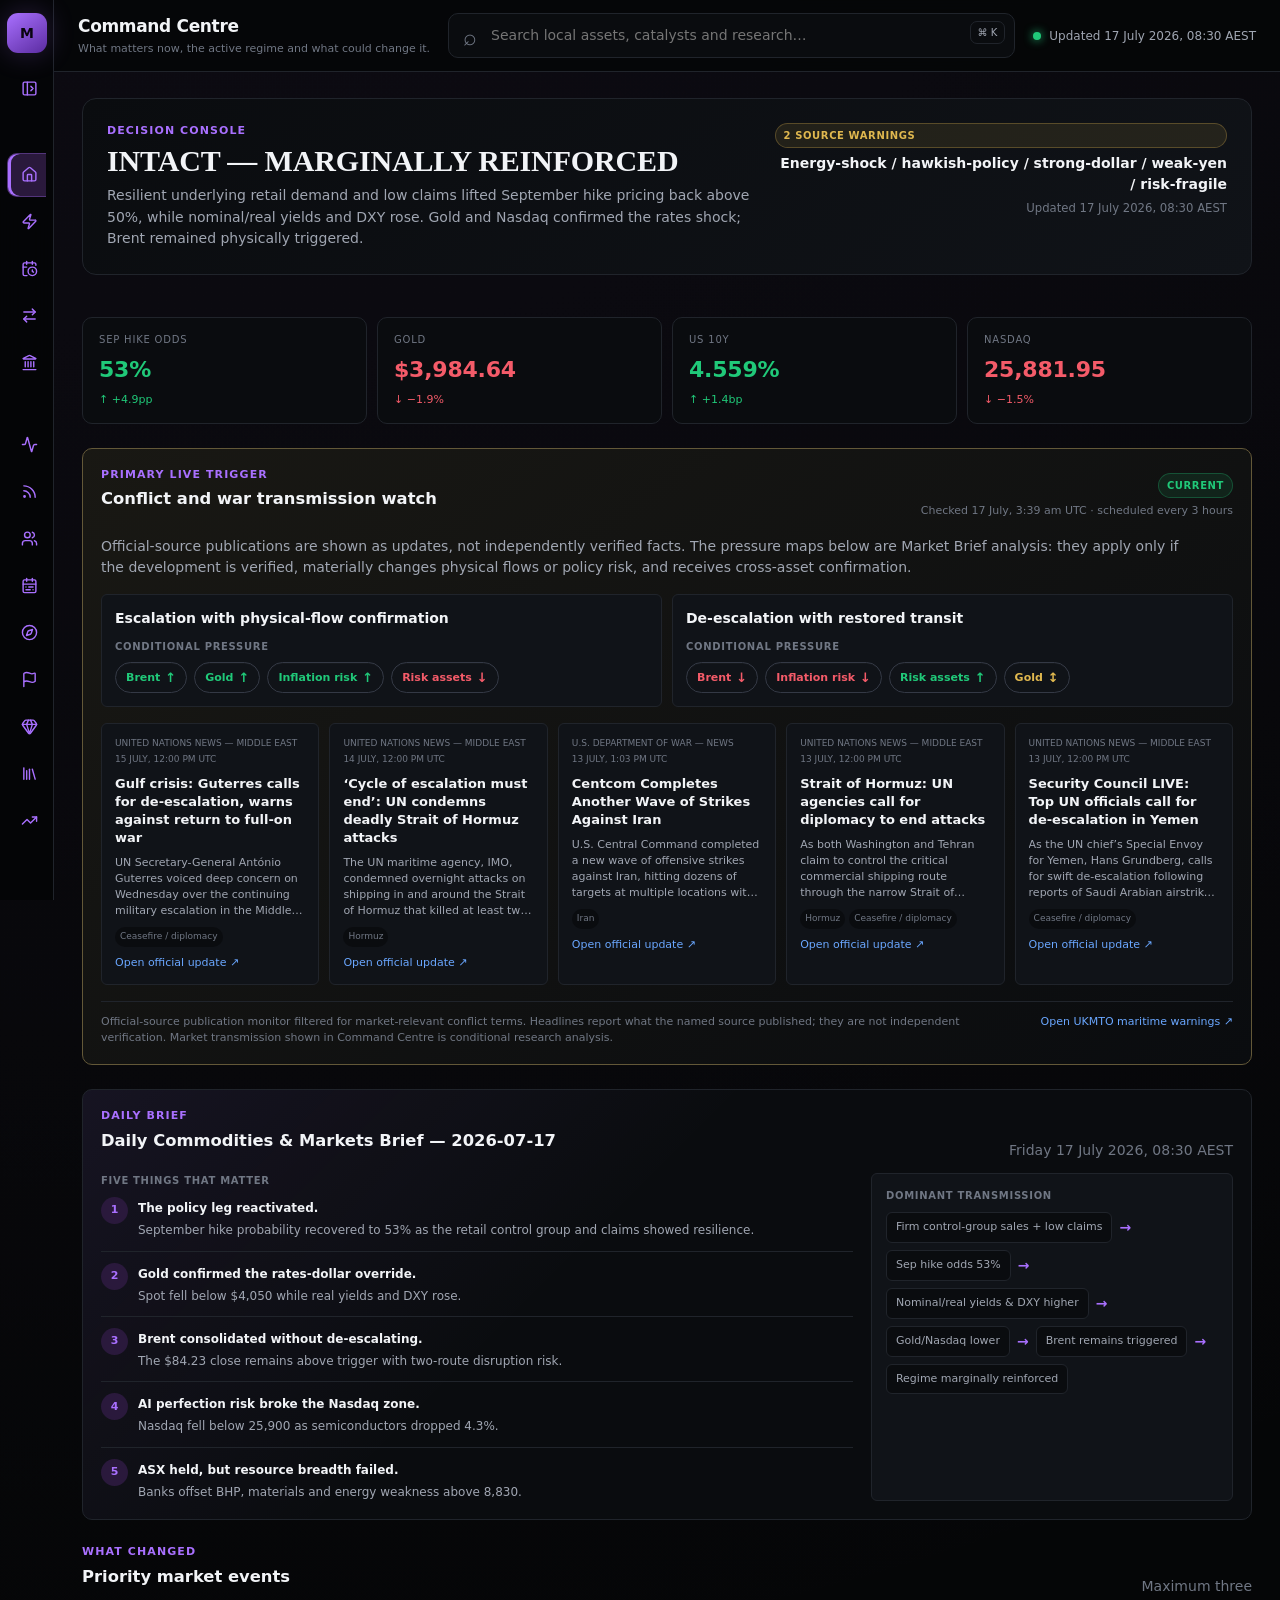
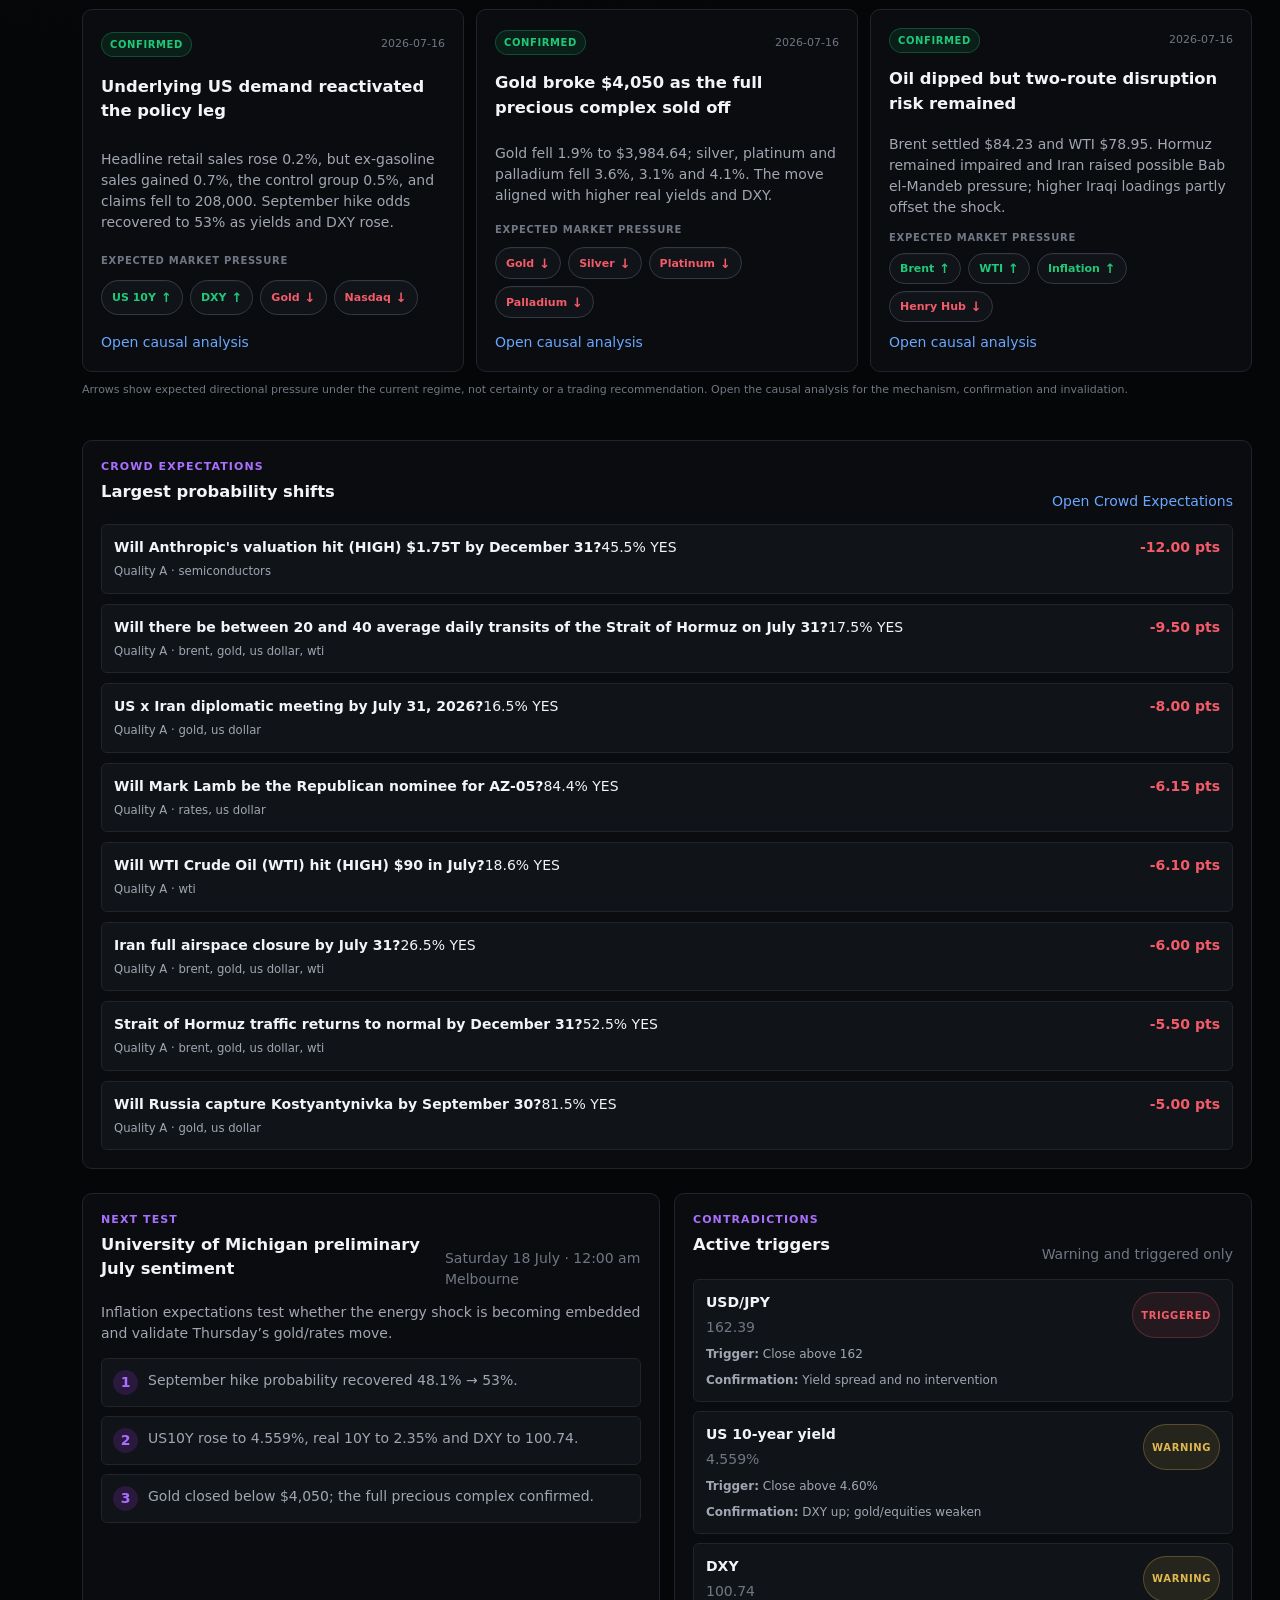
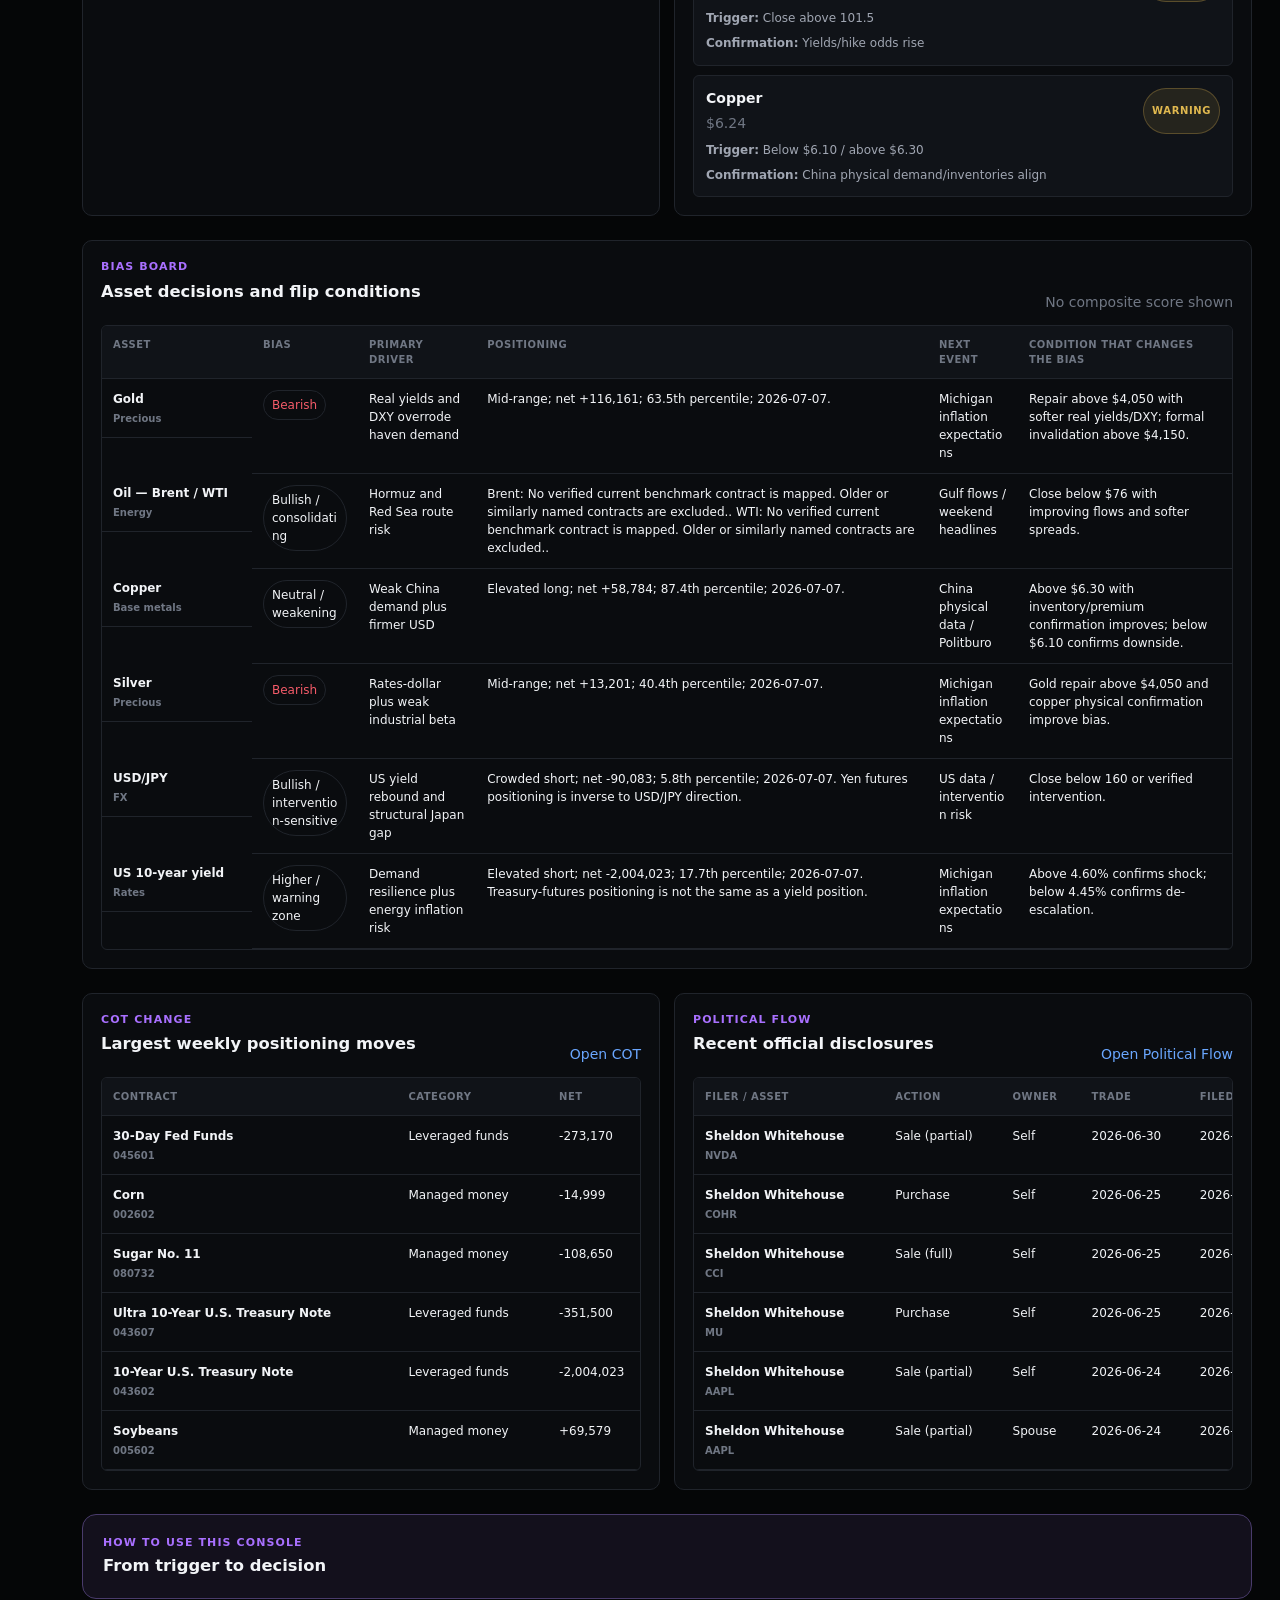
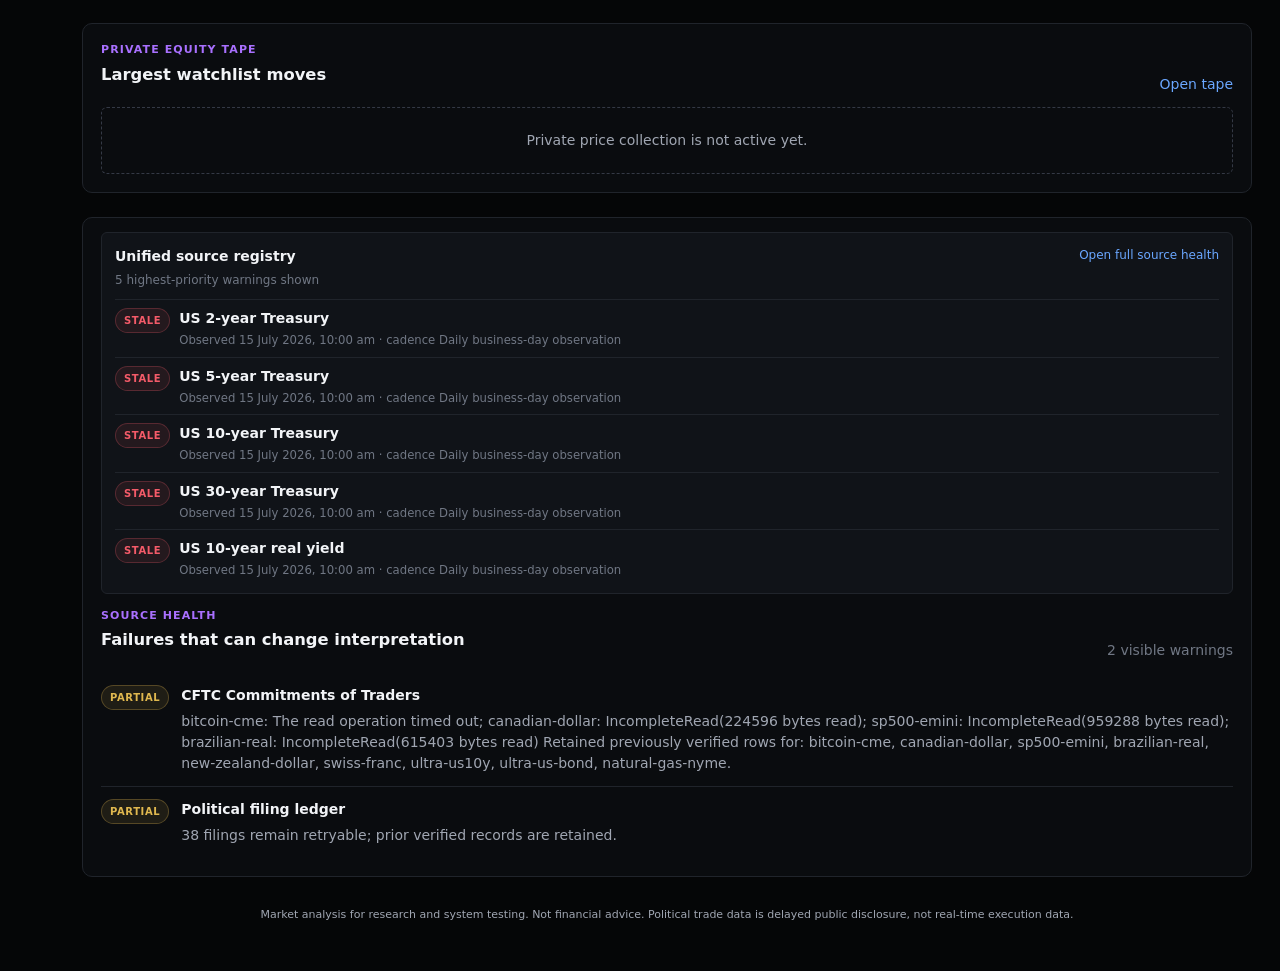
==== commit a76e83c4: "feat(board): tiered impact-chip component + page wiring + budgets" ====
--- a/site/index.html
+++ b/site/index.html
@@ -13,6 +13,7 @@
   <link rel="stylesheet" href="scenario-lab.css" />
   <link rel="stylesheet" href="command-centre.css" />
   <link rel="stylesheet" href="free-data.css" />
+  <link rel="stylesheet" href="styles/chips.css" />
   <link rel="stylesheet" href="styles/shell.css" />
 </head>
 <body>
@@ -232,10 +233,13 @@
 <script src="free-data.js"></script>
 <script src="research-data.js"></script>
 <script src="energy-expansion.js"></script>
+<script src="asset-board-data.js"></script>
 <script src="core/format.js"></script>
 <script src="core/status.js"></script>
 <script src="core/store.js"></script>
 <script src="core/adapters.js"></script>
+<script src="core/impact-engine.js"></script>
+<script src="core/impact-chips.js"></script>
 <script src="core/router.js"></script>
 <script src="app.js"></script>
 <script src="intelligence-app.js"></script>
--- a/site/styles/chips.css
+++ b/site/styles/chips.css
@@ -0,0 +1,13 @@
+.impact-chips{display:flex;flex-wrap:wrap;gap:6px;margin-top:8px}
+.impact-chip{display:inline-flex;align-items:center;gap:4px;padding:3px 8px;border-radius:999px;border:1px solid var(--border-subtle);font-size:10px;font-weight:750;letter-spacing:.02em;line-height:1.4;text-decoration:none;color:var(--muted);background:rgba(7,16,20,.4)}
+a.impact-chip:hover,a.impact-chip:focus-visible{border-color:var(--accent);color:var(--text)}
+.impact-chip-arrow{font-size:11px;line-height:1}
+.impact-chip.up{color:var(--positive);border-color:rgba(32,201,121,.3)}
+.impact-chip.down{color:var(--negative);border-color:rgba(244,91,105,.3)}
+.impact-chip.tier-observed.up{background:rgba(32,201,121,.1)}
+.impact-chip.tier-observed.down{background:rgba(244,91,105,.09)}
+.impact-chip.tier-verified{background:transparent}
+.impact-chip.tier-verified::before{content:'✓';font-size:8px;opacity:.8}
+.impact-chip.tier-ai{background:transparent;border-style:dashed}
+.impact-chip.tier-ai::after{content:'AI';font-size:7px;font-weight:900;letter-spacing:.08em;opacity:.7}
+.impact-chip.conf-low{opacity:.55}
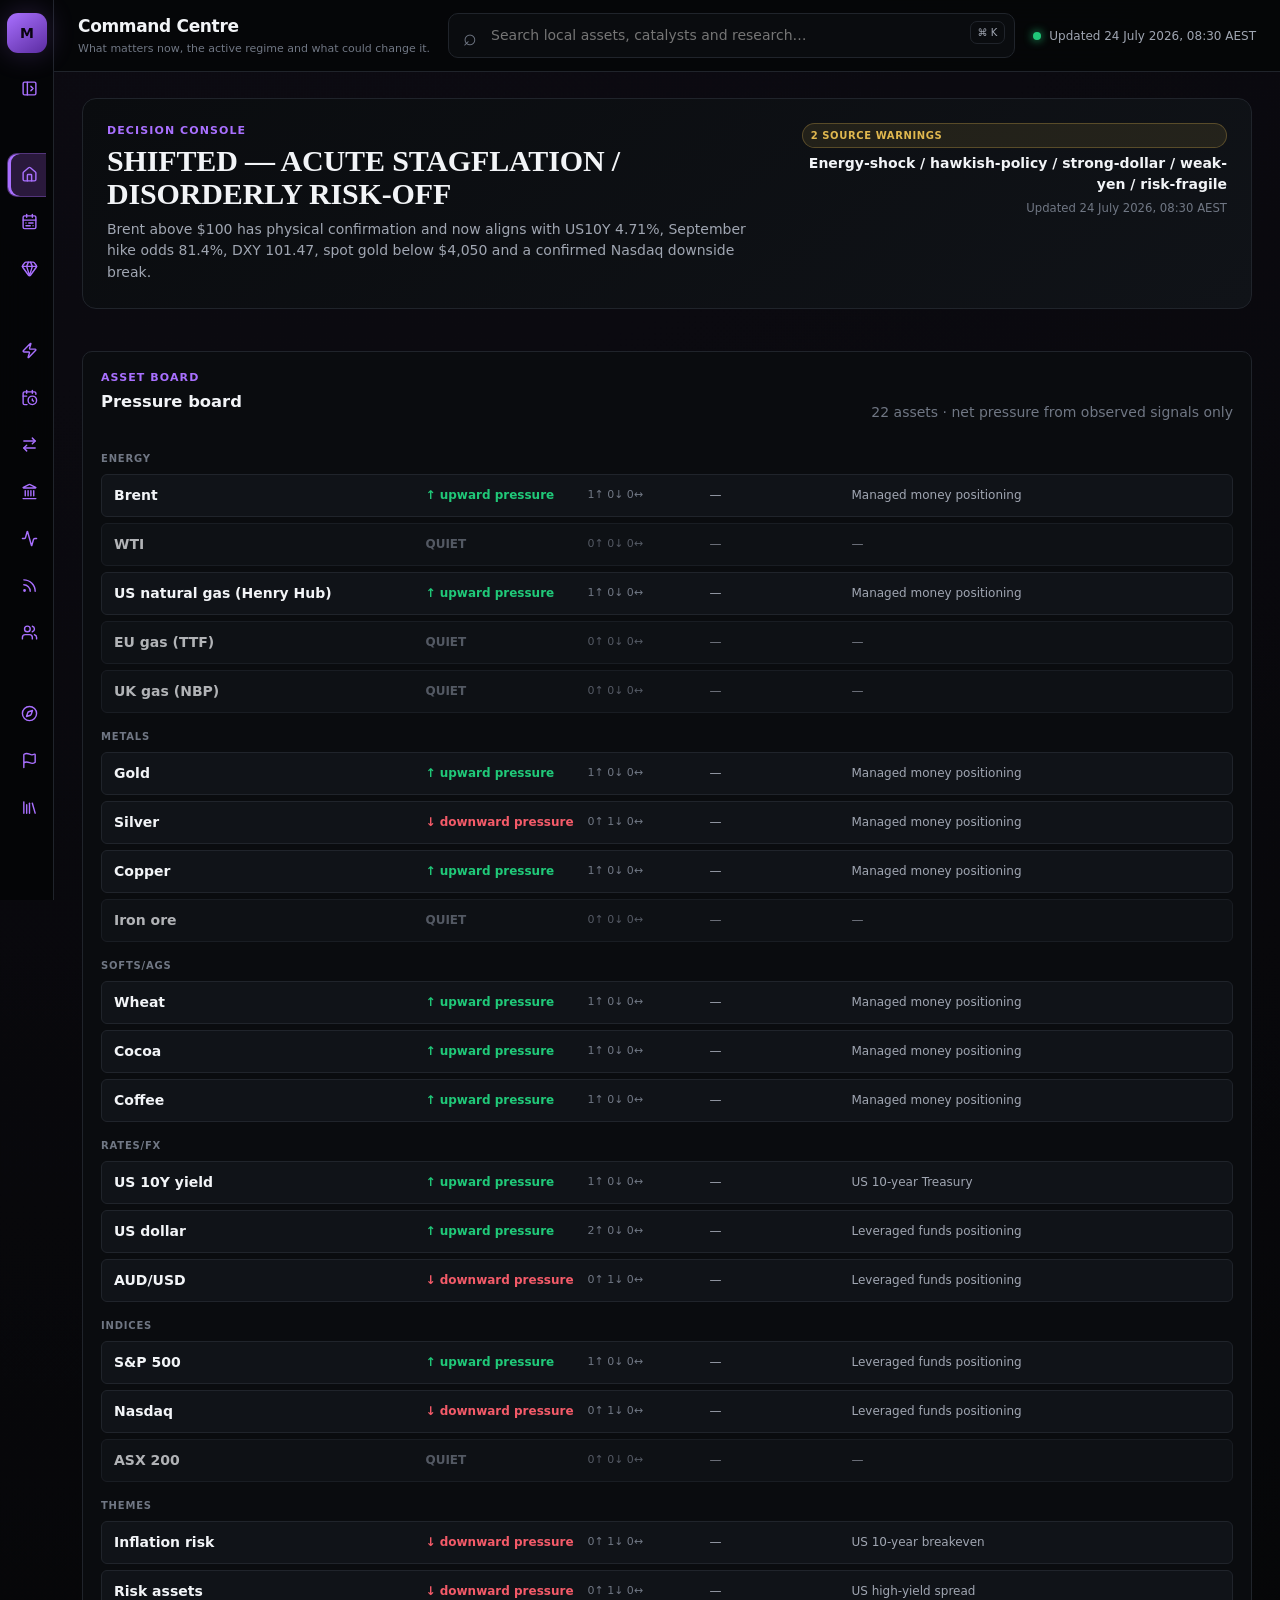
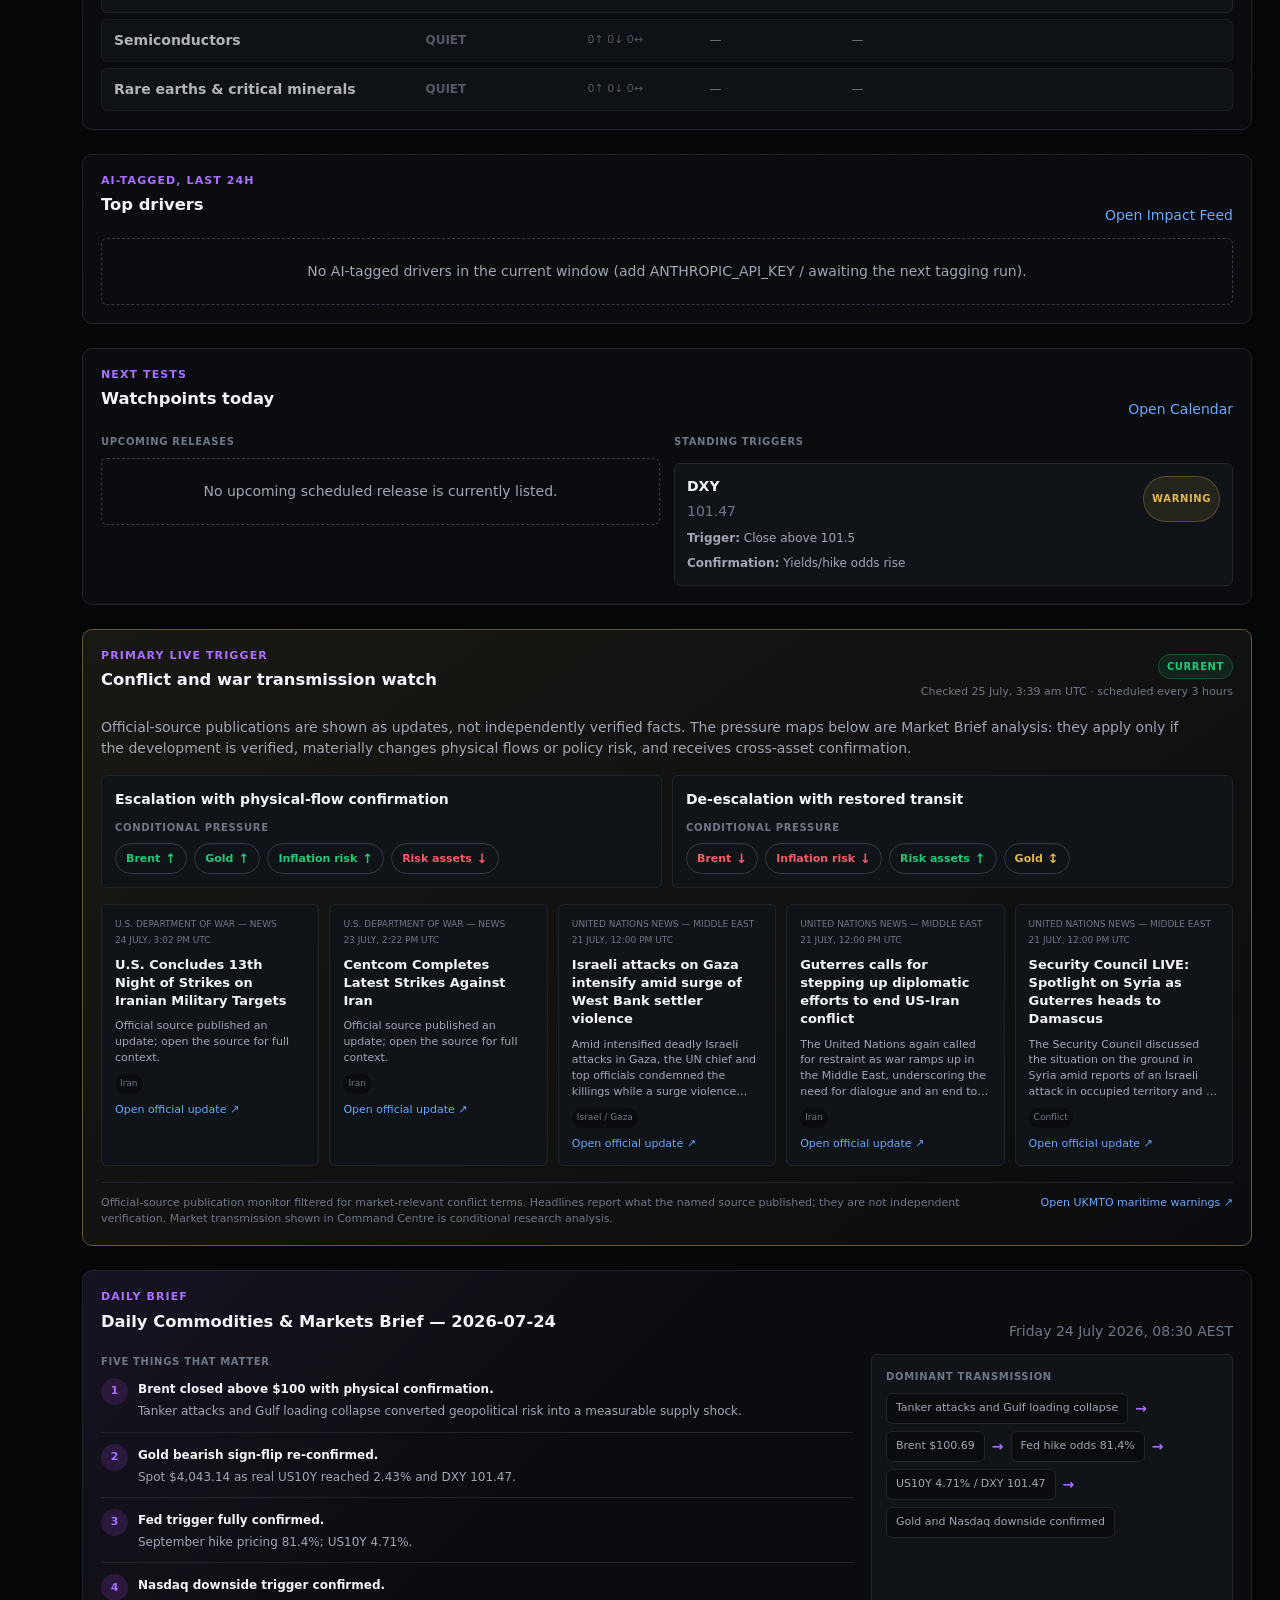
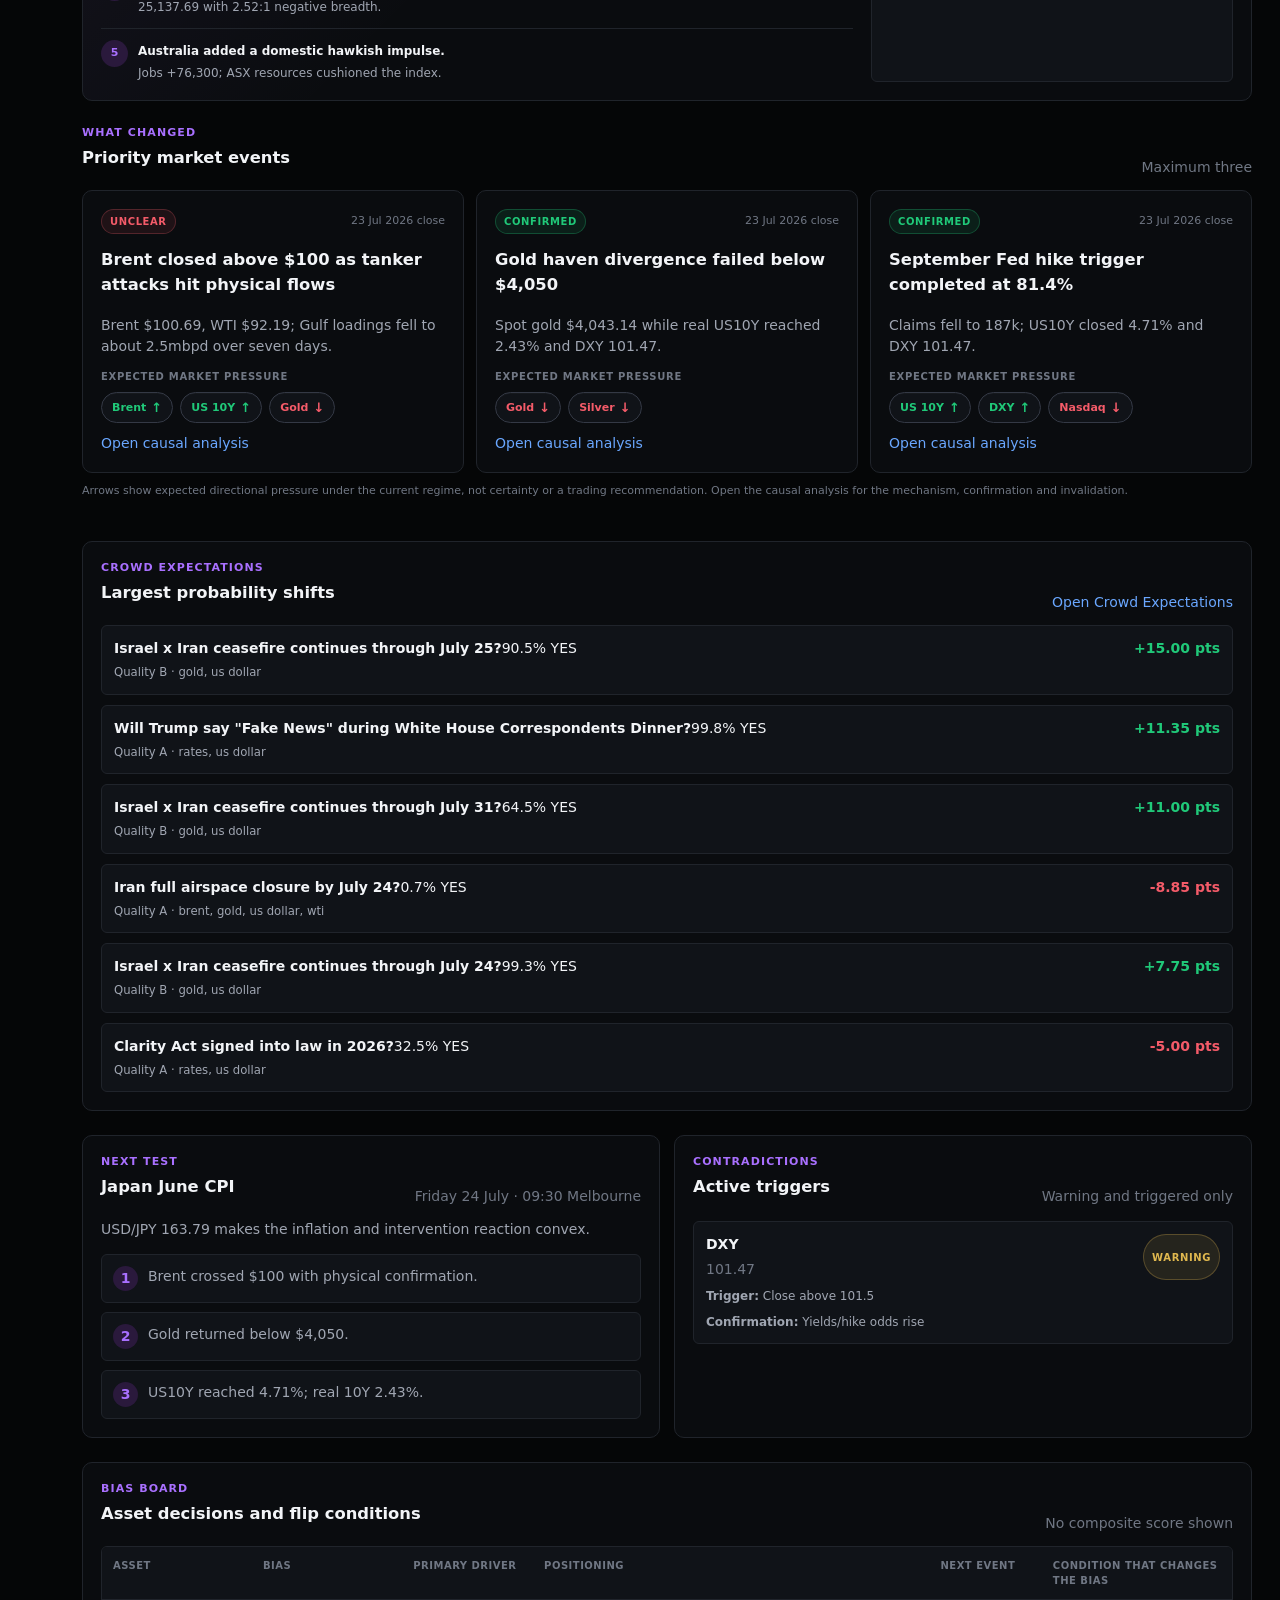
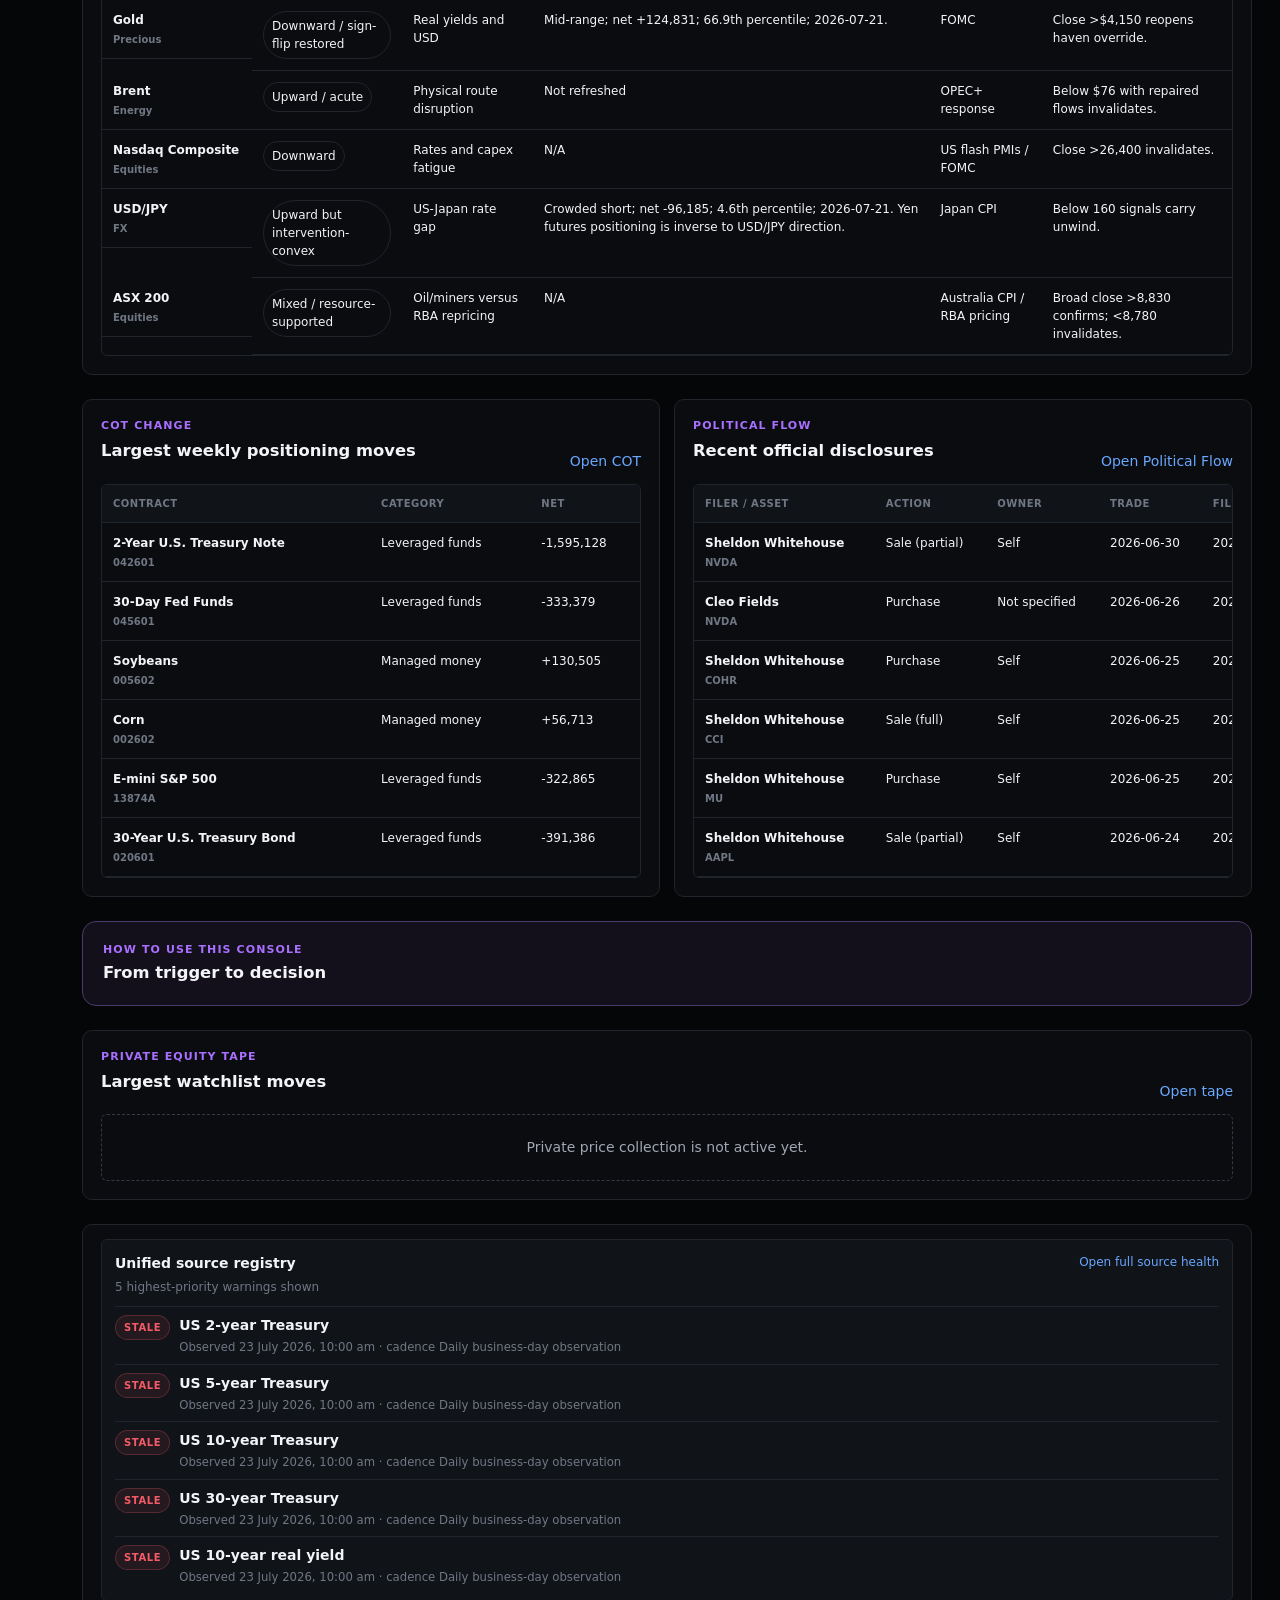
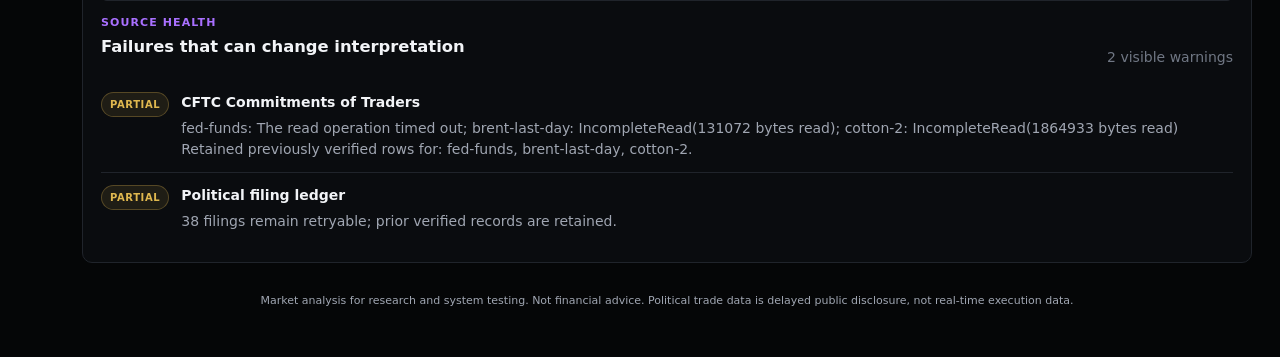
==== commit 9cd67440: "feat(nav): regroup rail into Brief / Evidence / System; home nav becomes Today, week becomes This We" ====
--- a/site/index.html
+++ b/site/index.html
@@ -47,18 +47,19 @@
       <span class="nav-icon" aria-hidden="true"><svg><use href="#i-rail"/></svg></span><span class="rail-toggle-label">Expand navigation</span>
     </button>
     <nav class="nav" id="nav" aria-label="Market Brief sections">
-      <span class="nav-section-label">Primary</span>
-      <button type="button" class="nav-item active" data-view="home" aria-label="Command Centre" title="Command Centre" data-tooltip="Command Centre"><span class="nav-icon" aria-hidden="true"><svg><use href="#i-home"/></svg></span><span class="nav-label">Command Centre</span></button>
+      <span class="nav-section-label">Brief</span>
+      <button type="button" class="nav-item active" data-view="home" aria-label="Today" title="Today — pressure board" data-tooltip="Today"><span class="nav-icon" aria-hidden="true"><svg><use href="#i-home"/></svg></span><span class="nav-label">Today</span></button>
+      <button type="button" class="nav-item" data-view="week" aria-label="This Week" title="This Week — 7-day pressure board" data-tooltip="This Week"><span class="nav-icon" aria-hidden="true"><svg><use href="#i-week"/></svg></span><span class="nav-label">This Week</span></button>
+      <button type="button" class="nav-item" data-view="assets" aria-label="Assets" title="Assets" data-tooltip="Assets"><span class="nav-icon" aria-hidden="true"><svg><use href="#i-gem"/></svg></span><span class="nav-label">Assets</span></button>
+      <span class="nav-section-label">Evidence</span>
       <button type="button" class="nav-item" data-view="news" aria-label="Impact Feed" title="Impact Feed" data-tooltip="Impact Feed"><span class="nav-icon" aria-hidden="true"><svg><use href="#i-zap"/></svg></span><span class="nav-label">Impact Feed</span></button>
       <button type="button" class="nav-item" data-view="events" aria-label="Calendar and reactions" title="Calendar and reactions" data-tooltip="Calendar"><span class="nav-icon" aria-hidden="true"><svg><use href="#i-calendar"/></svg></span><span class="nav-label">Calendar</span></button>
       <button type="button" class="nav-item" data-view="cot" aria-label="COT Positioning" title="COT Positioning" data-tooltip="COT Positioning"><span class="nav-icon" aria-hidden="true"><svg><use href="#i-arrows"/></svg></span><span class="nav-label">COT Positioning</span></button>
       <button type="button" class="nav-item" data-view="trackers" aria-label="Political Flow" title="Political Flow" data-tooltip="Political Flow"><span class="nav-icon" aria-hidden="true"><svg><use href="#i-landmark"/></svg></span><span class="nav-label">Political Flow</span></button>
-      <span class="nav-section-label">Research</span>
       <button type="button" class="nav-item" data-view="rates" aria-label="Rates and liquidity" title="Rates and liquidity" data-tooltip="Rates and liquidity"><span class="nav-icon" aria-hidden="true"><svg><use href="#i-activity"/></svg></span><span class="nav-label">Rates &amp; Liquidity</span></button>
-      <button type="button" class="nav-item" data-view="week" aria-label="Week Ahead" title="Week Ahead" data-tooltip="Week Ahead"><span class="nav-icon" aria-hidden="true"><svg><use href="#i-week"/></svg></span><span class="nav-label">Week Ahead</span></button>
+      <span class="nav-section-label">System</span>
       <button type="button" class="nav-item" data-view="regime" aria-label="Regime" title="Regime" data-tooltip="Regime"><span class="nav-icon" aria-hidden="true"><svg><use href="#i-compass"/></svg></span><span class="nav-label">Regime</span></button>
       <button type="button" class="nav-item" data-view="triggers" aria-label="Trigger Zones" title="Trigger Zones" data-tooltip="Trigger Zones"><span class="nav-icon" aria-hidden="true"><svg><use href="#i-flag"/></svg></span><span class="nav-label">Trigger Zones</span></button>
-      <button type="button" class="nav-item" data-view="assets" aria-label="Assets" title="Assets" data-tooltip="Assets"><span class="nav-icon" aria-hidden="true"><svg><use href="#i-gem"/></svg></span><span class="nav-label">Assets</span></button>
       <button type="button" class="nav-item" data-view="products" aria-label="Research Library" title="Research Library" data-tooltip="Research Library"><span class="nav-icon" aria-hidden="true"><svg><use href="#i-library"/></svg></span><span class="nav-label">Research Library</span></button>
       <button type="button" class="nav-item" data-view="scenarios" aria-label="Scenario Lab" title="Scenario Lab" data-tooltip="Scenario Lab"><span class="nav-icon" aria-hidden="true"><svg><use href="#i-trend"/></svg></span><span class="nav-label">Scenario Lab</span></button>
       <button type="button" class="nav-item" data-view="archive" aria-label="Archive" title="Archive" data-tooltip="Archive"><span class="nav-icon" aria-hidden="true"><svg><use href="#i-archive"/></svg></span><span class="nav-label">Archive</span></button>
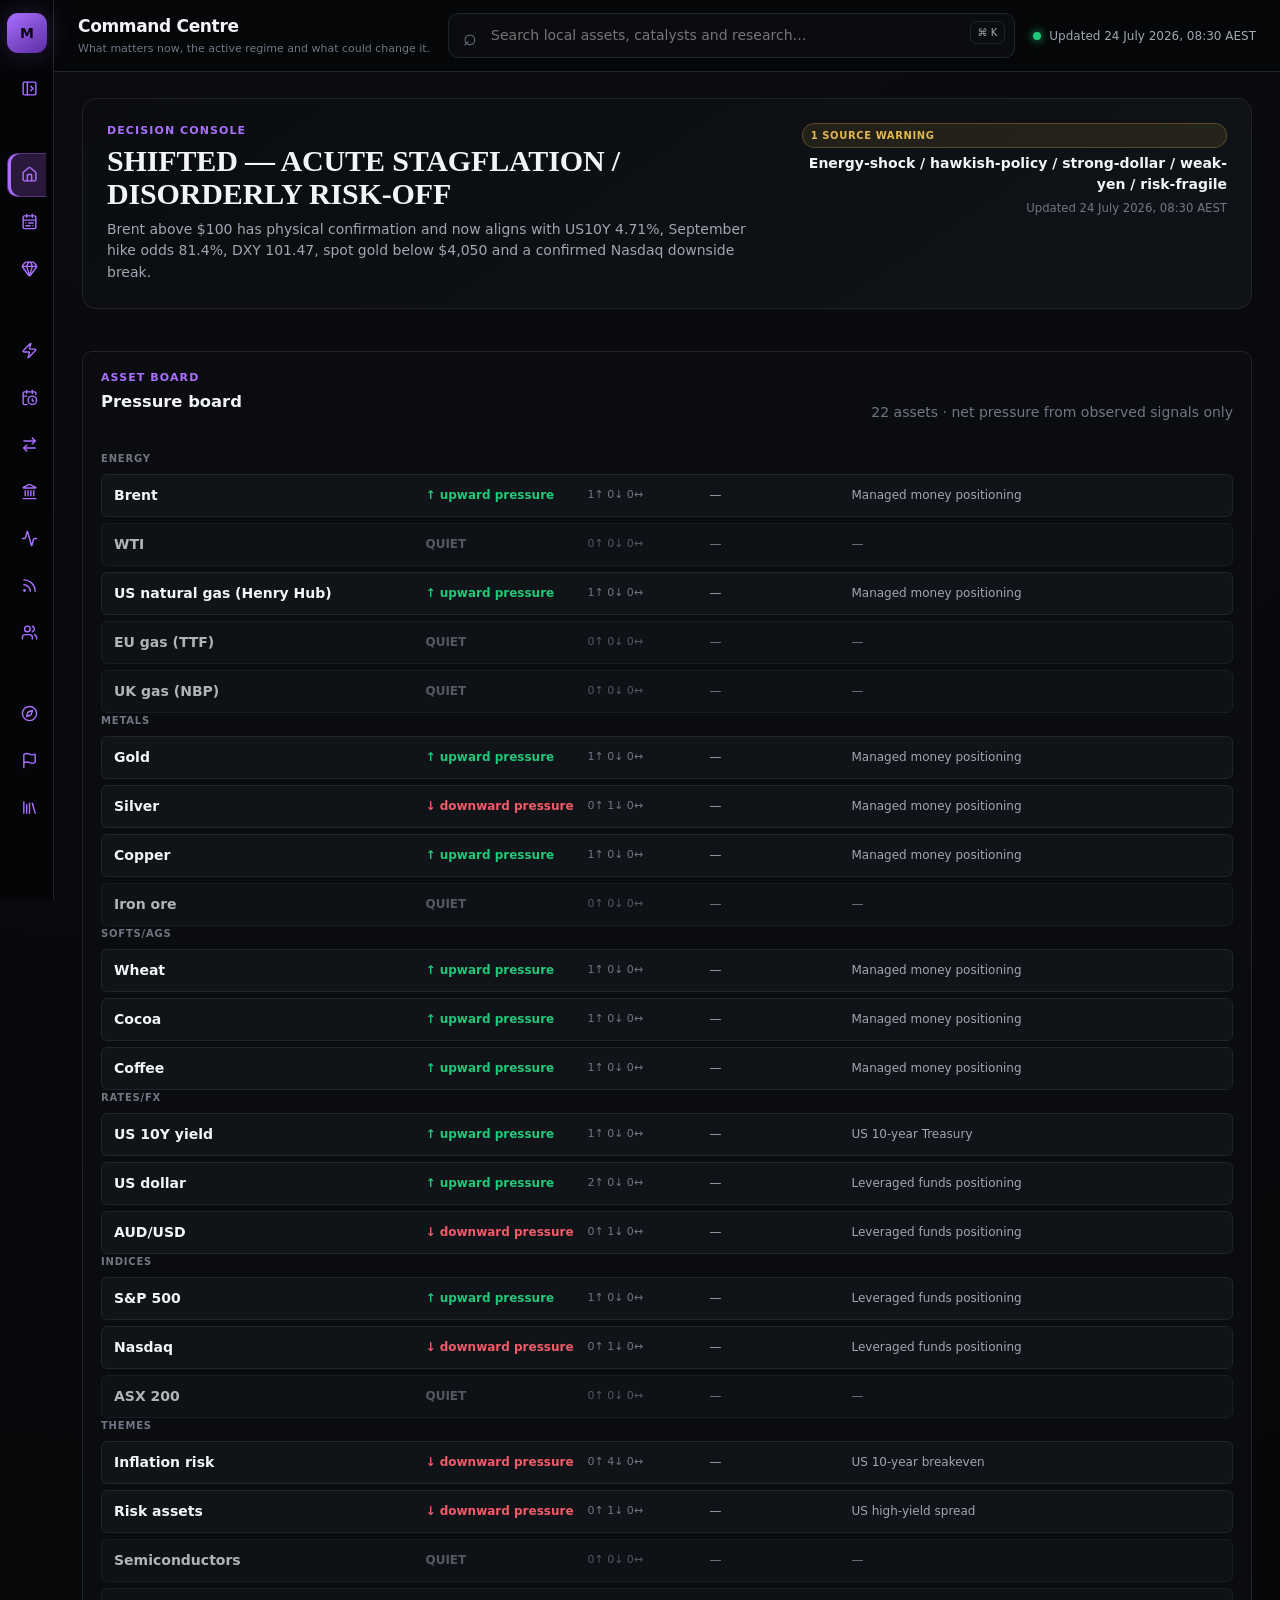
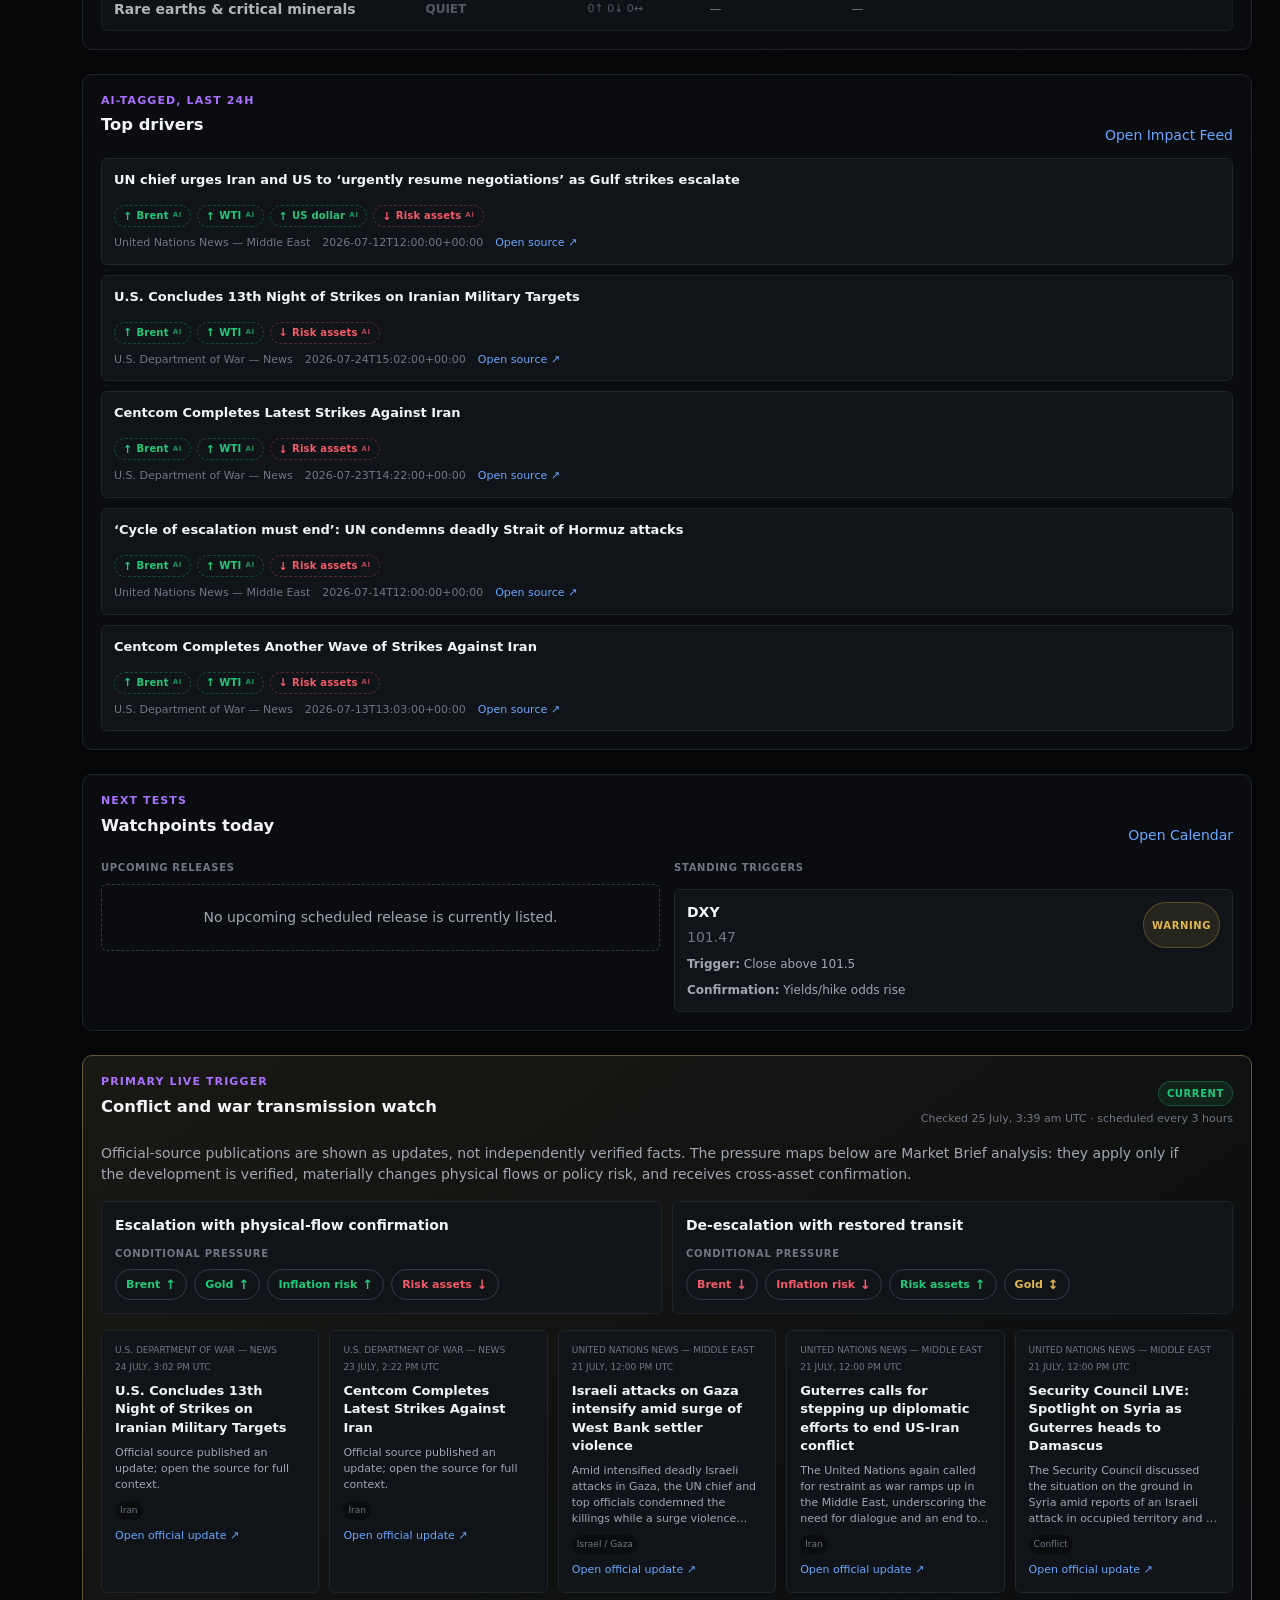
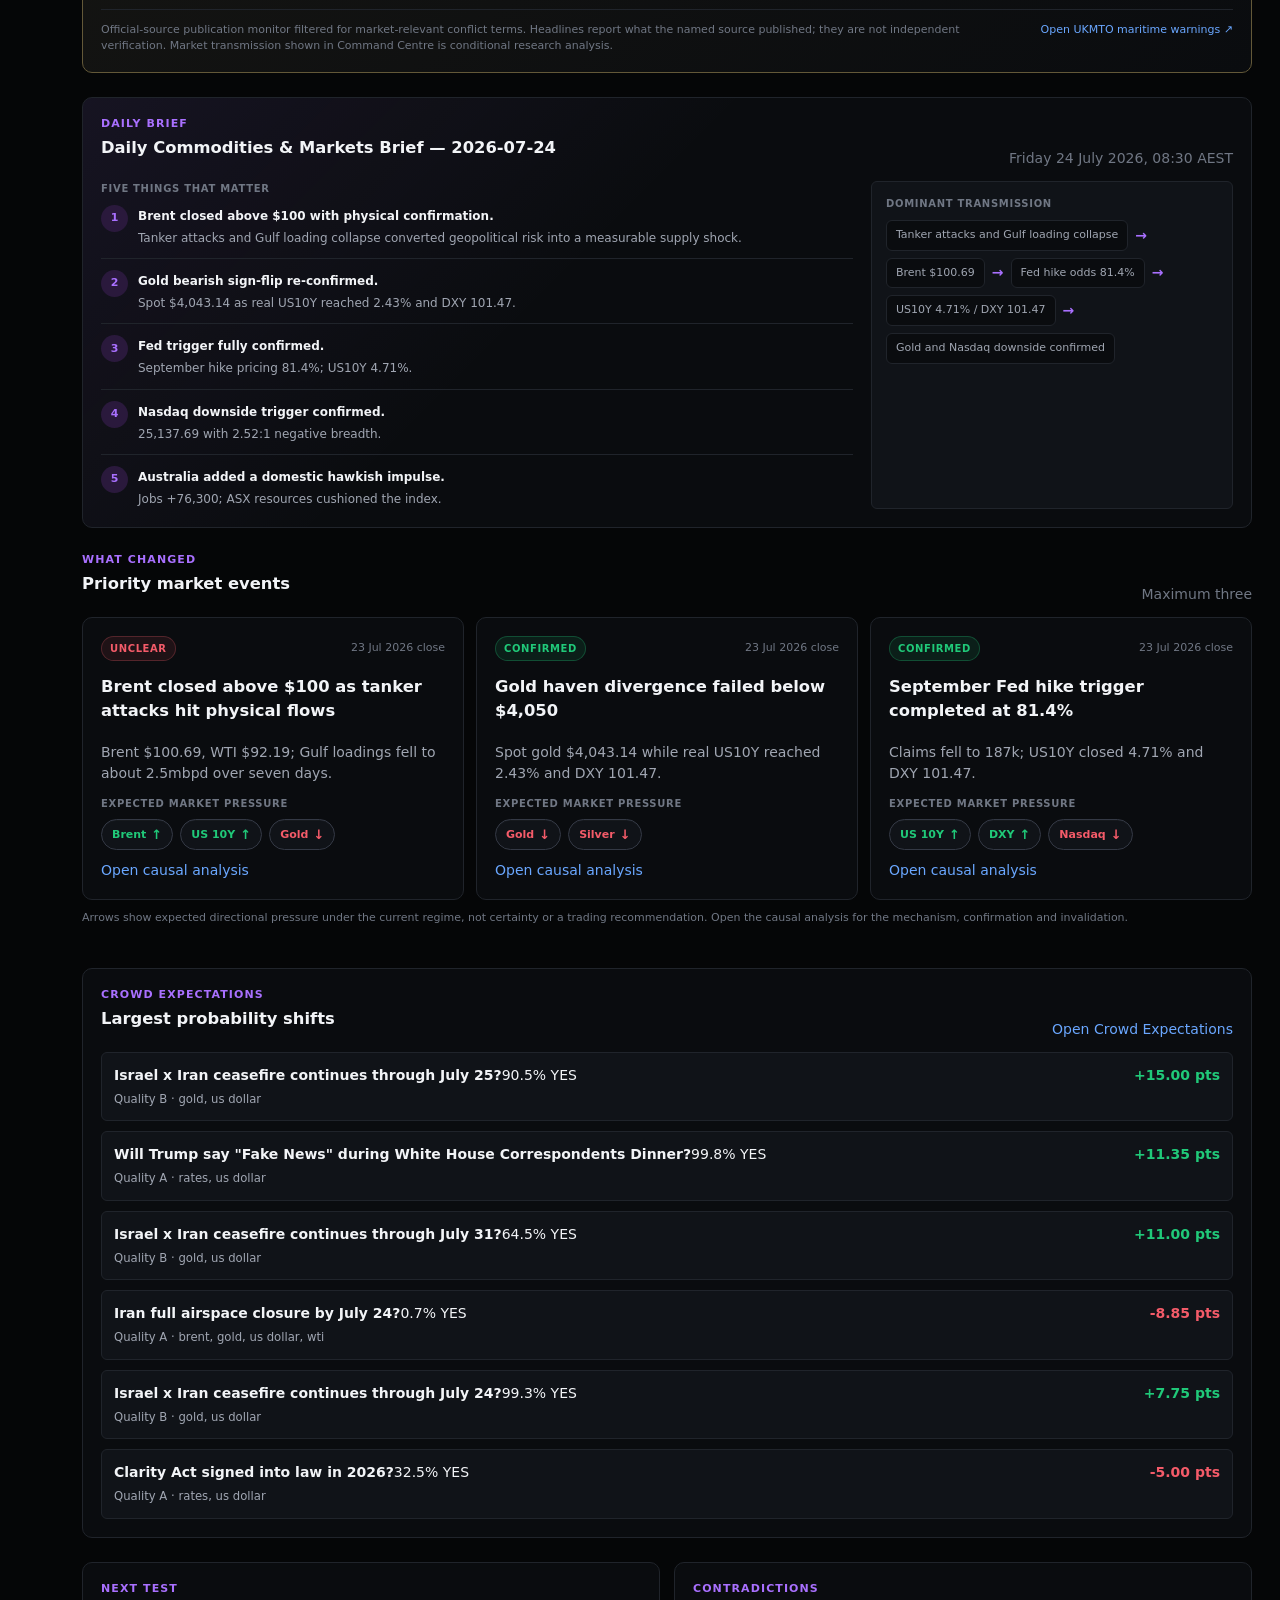
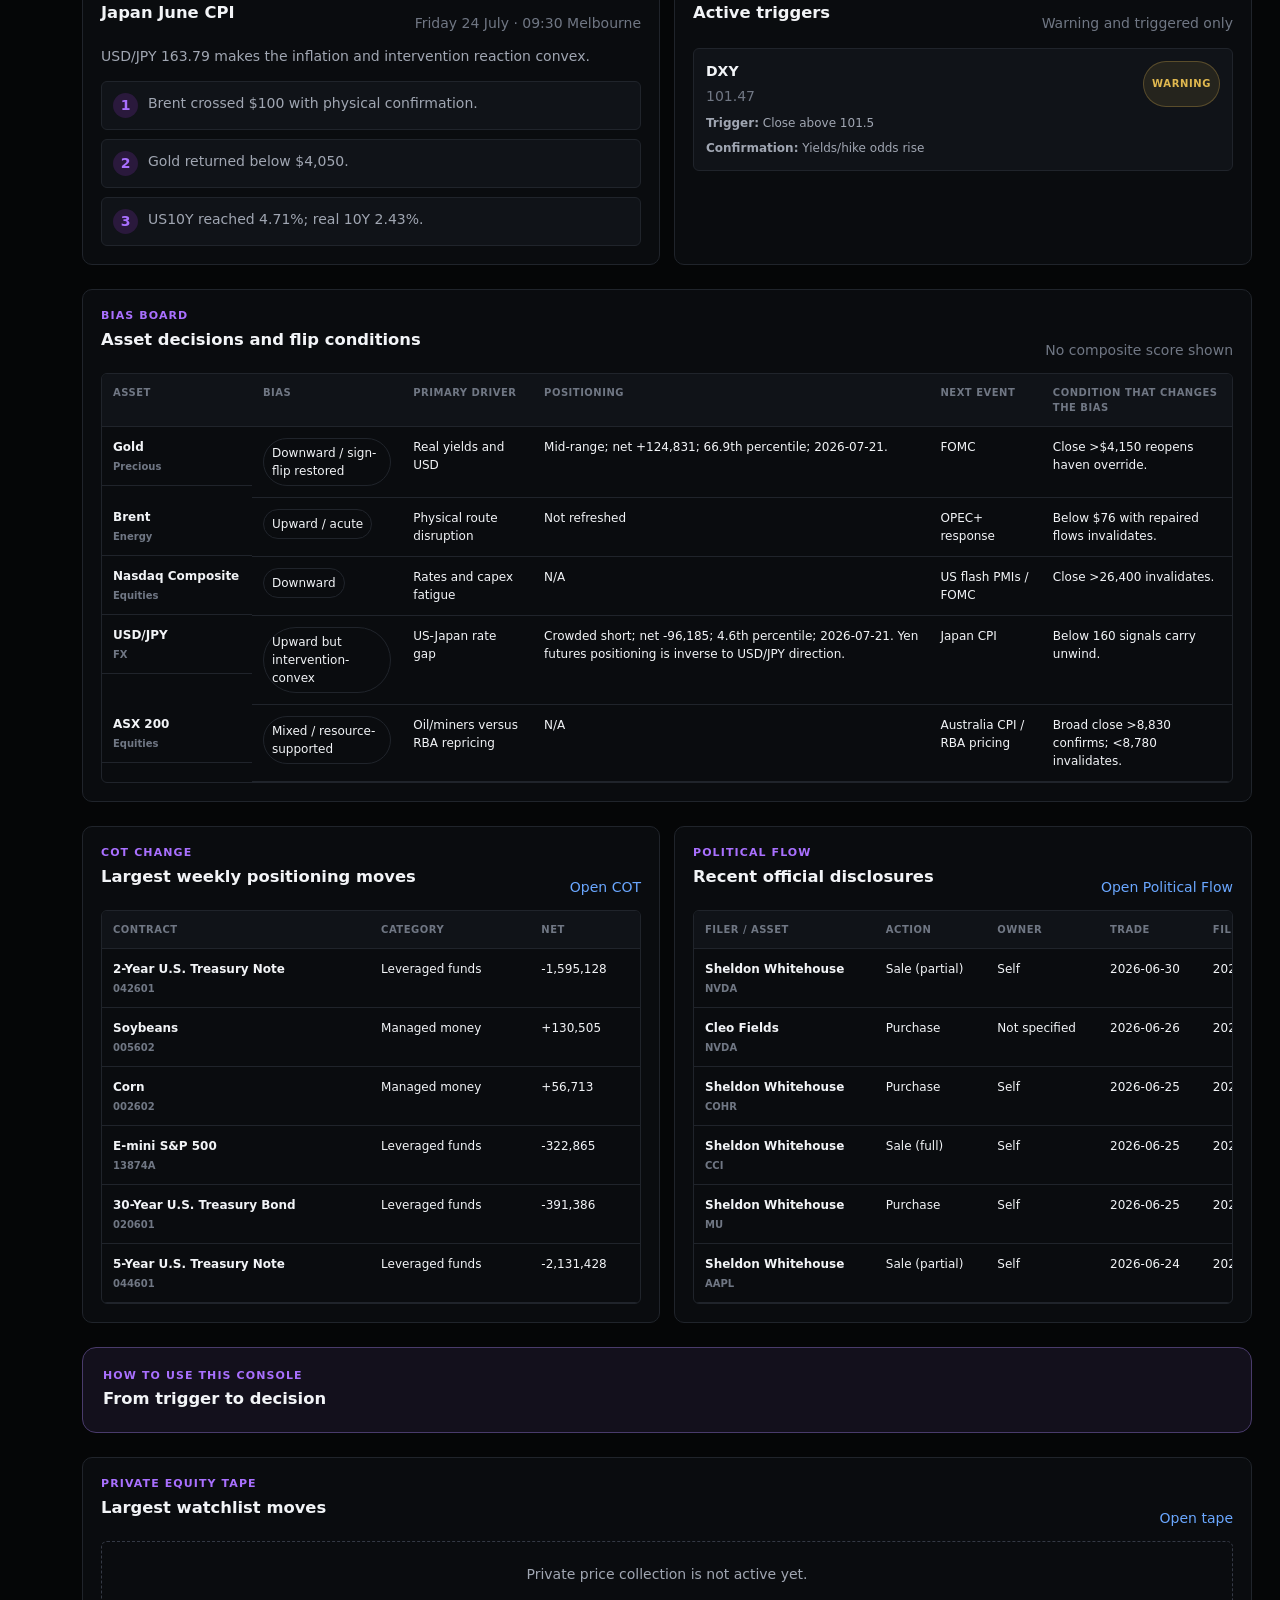
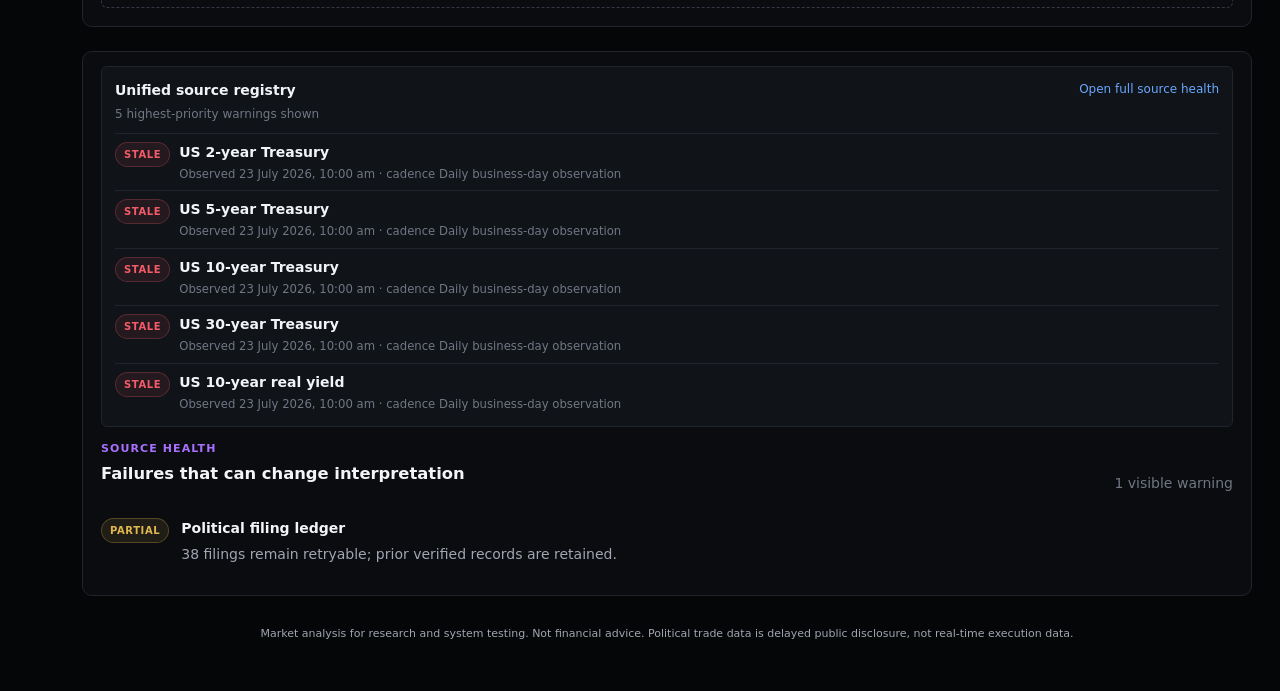
==== commit c2912b67: "feat(board): feed official-feed signals into the board + RBA cash-rate -> aud Official-feed signals " ====
--- a/site/index.html
+++ b/site/index.html
@@ -235,6 +235,7 @@
 <script src="research-data.js"></script>
 <script src="energy-expansion.js"></script>
 <script src="asset-board-data.js"></script>
+<script src="features/official-feeds/official-feeds-data.js"></script>
 <script src="core/format.js"></script>
 <script src="core/status.js"></script>
 <script src="core/store.js"></script>
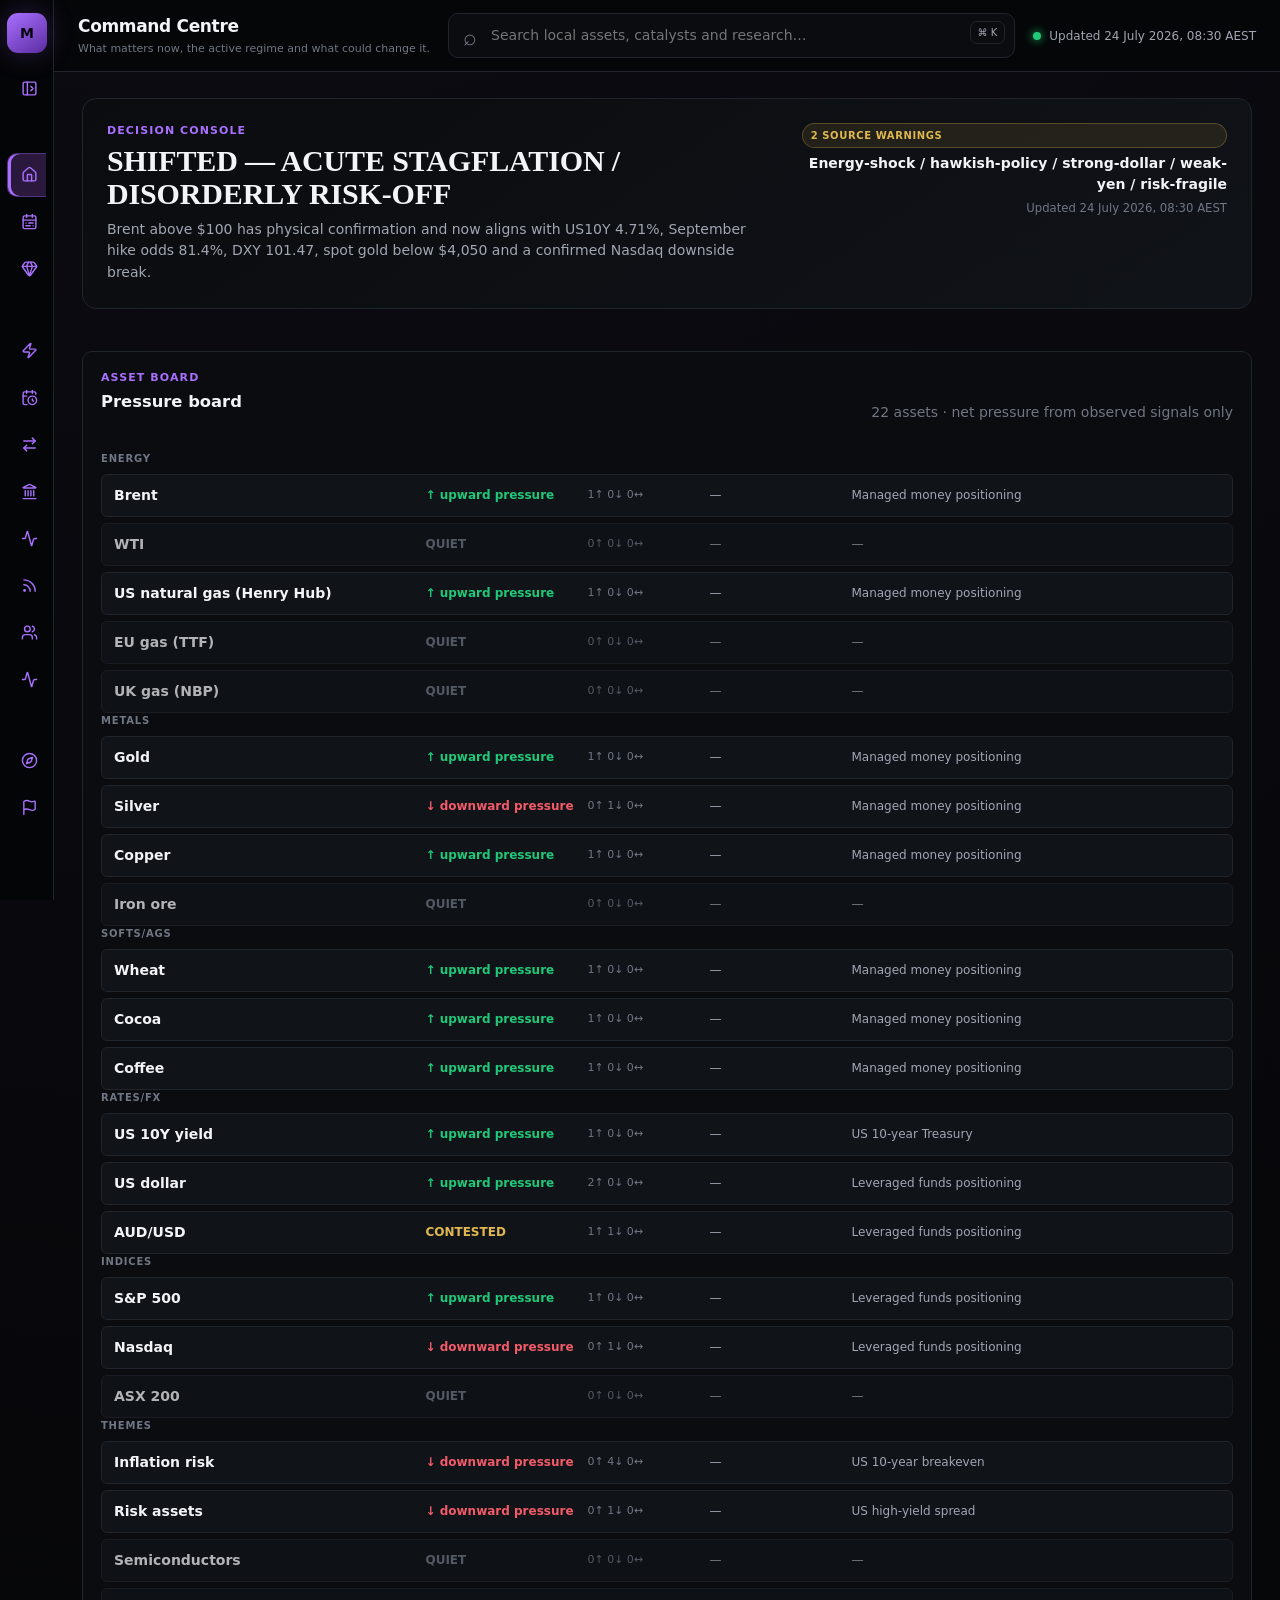
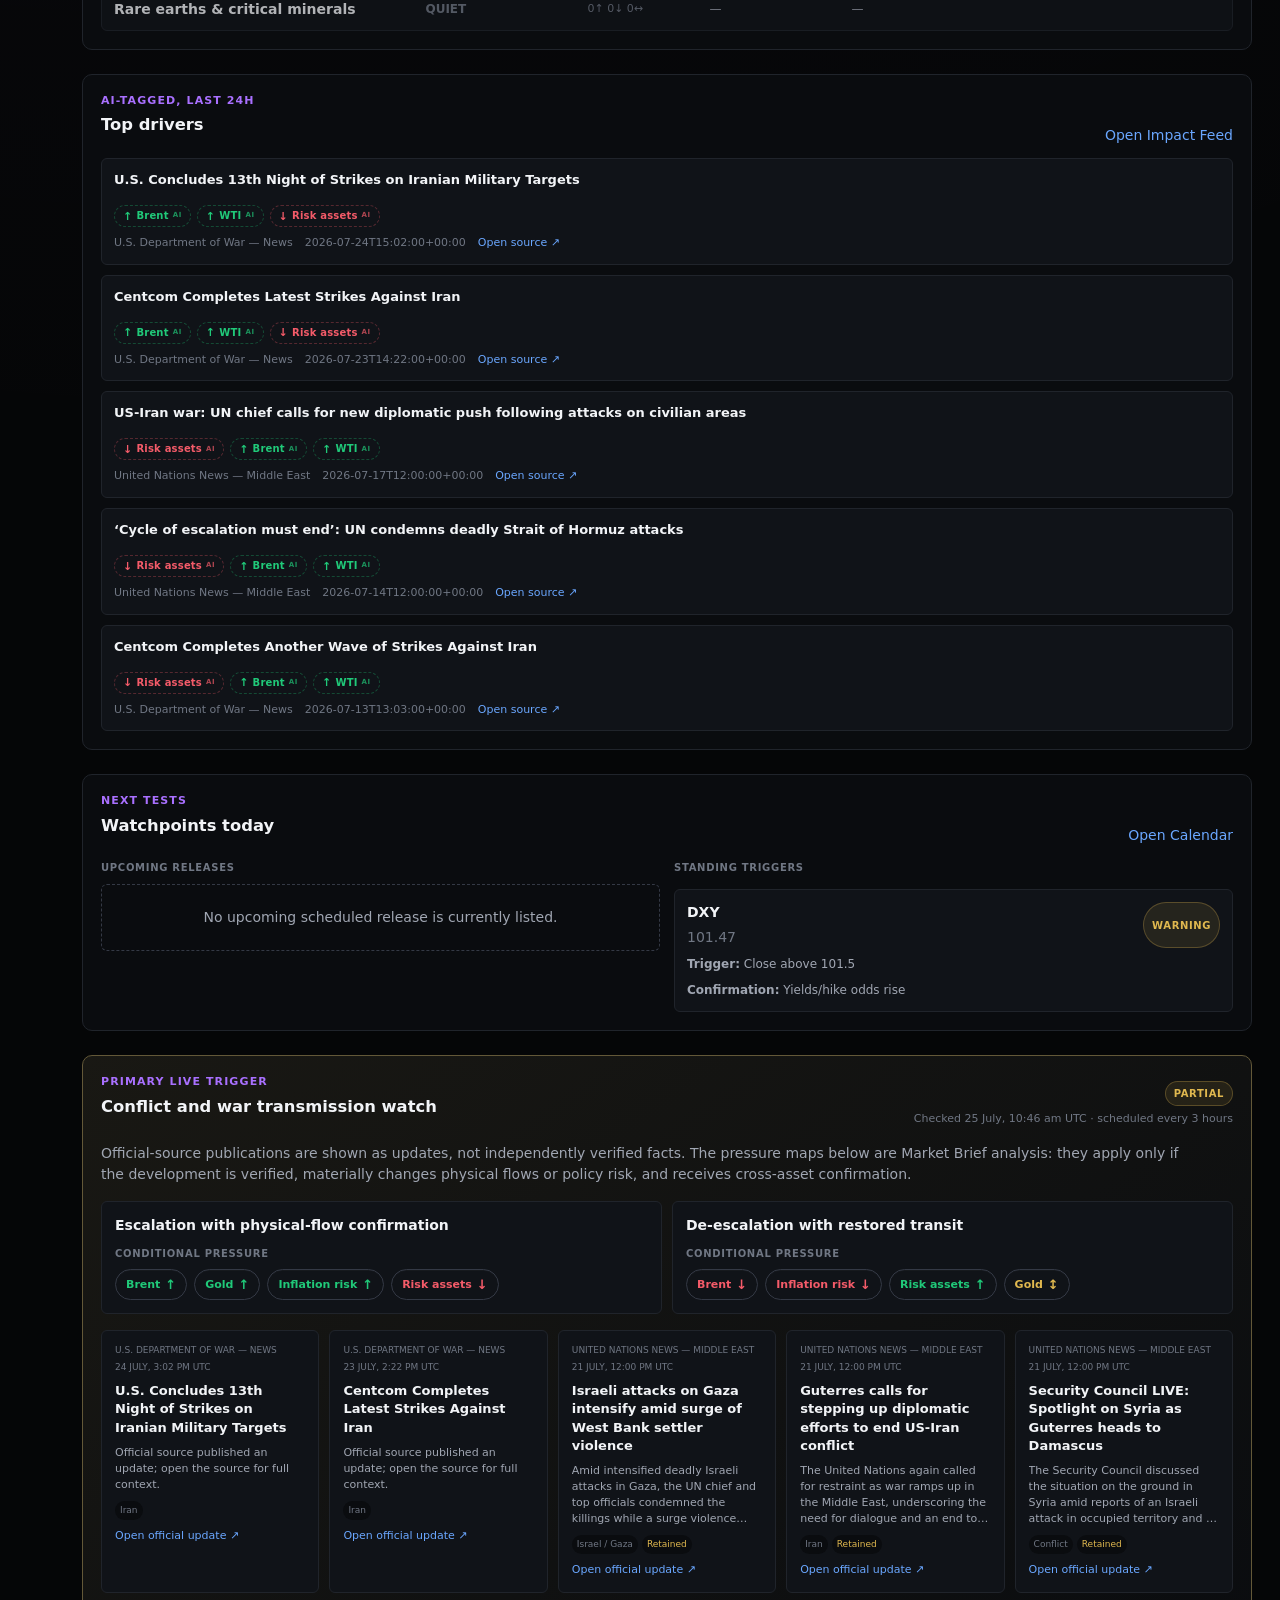
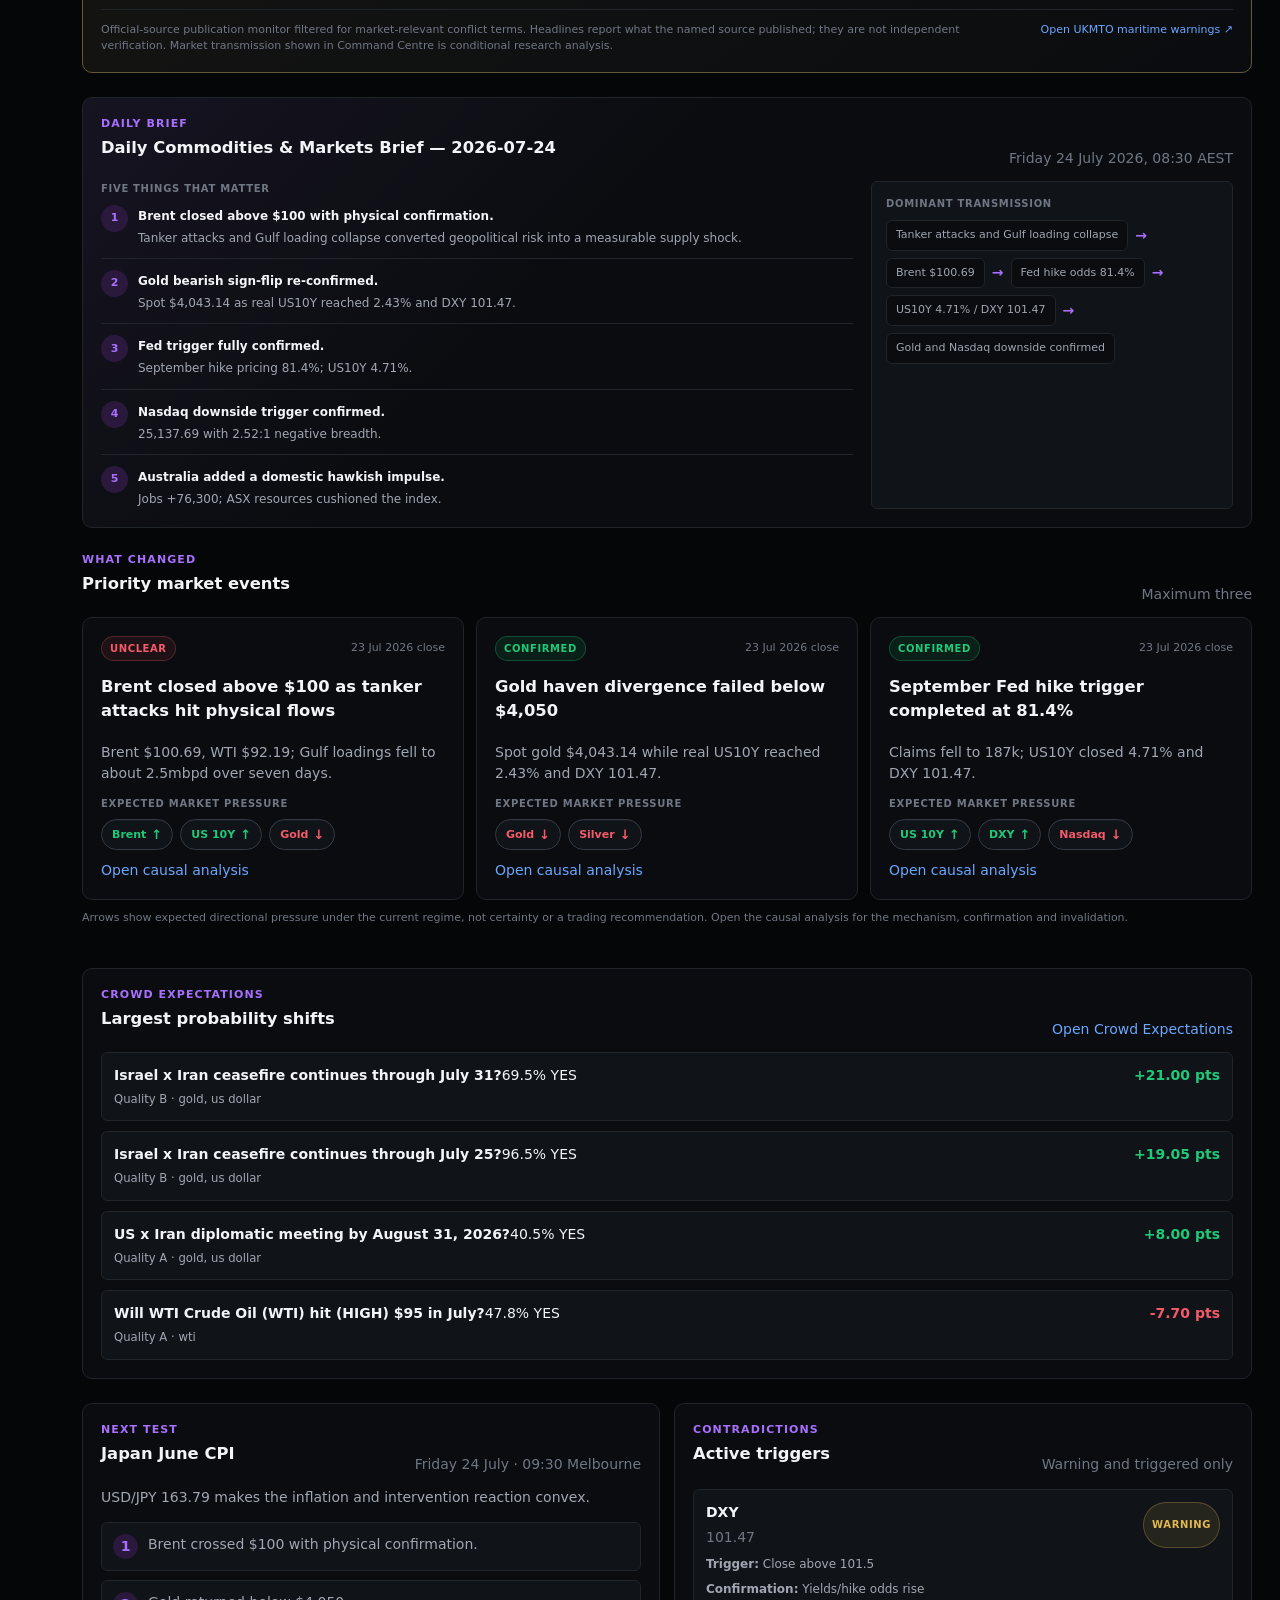
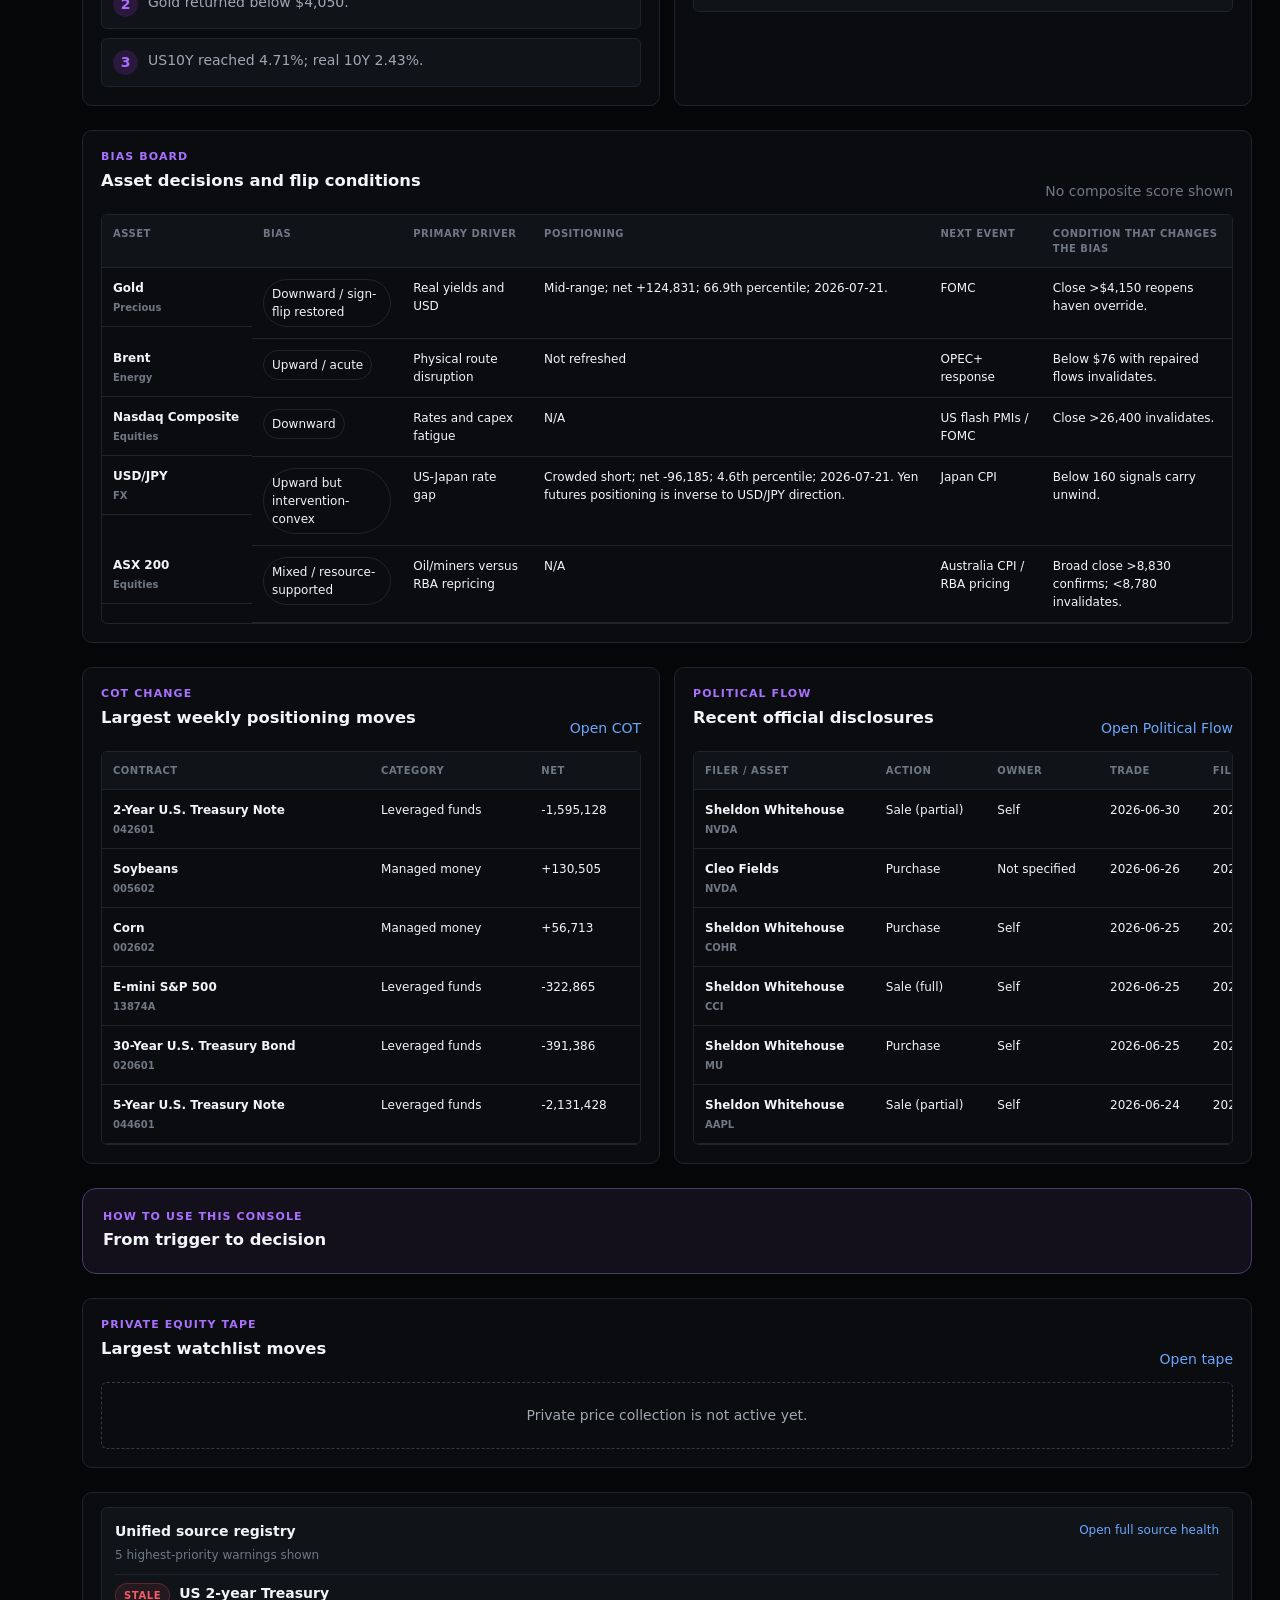
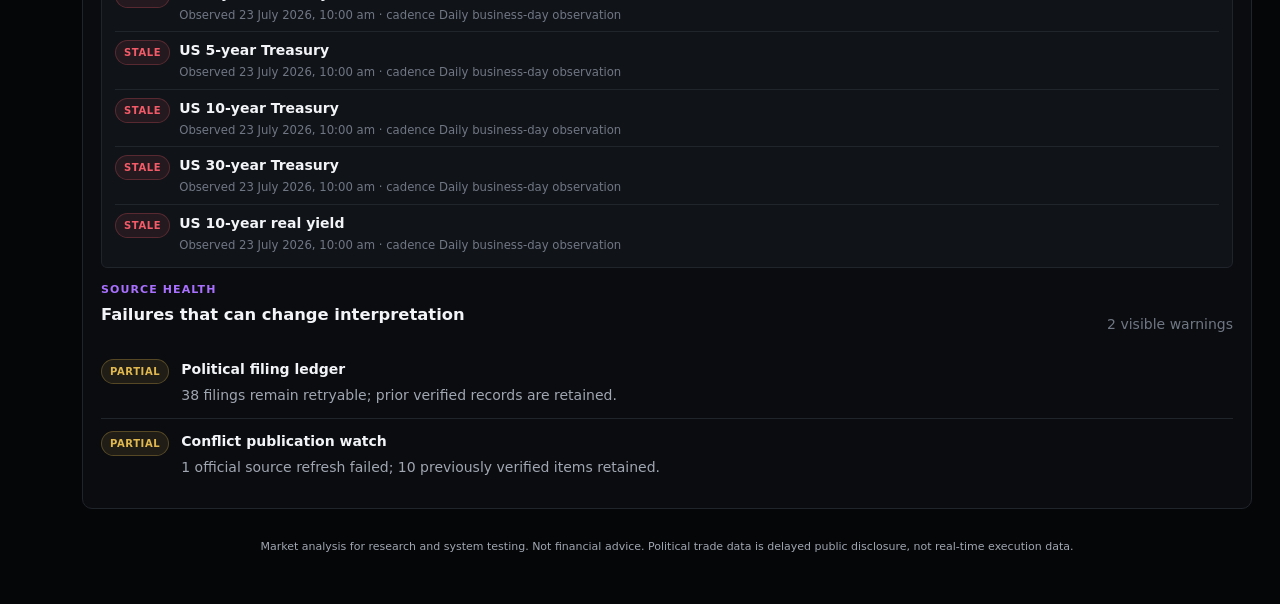
==== commit 14ec7ca2: "feat(rate-decisions): eager data global + nav/view scaffold + route Co-Authored-By: Claude Opus 4.8 " ====
--- a/site/index.html
+++ b/site/index.html
@@ -57,6 +57,7 @@
       <button type="button" class="nav-item" data-view="cot" aria-label="COT Positioning" title="COT Positioning" data-tooltip="COT Positioning"><span class="nav-icon" aria-hidden="true"><svg><use href="#i-arrows"/></svg></span><span class="nav-label">COT Positioning</span></button>
       <button type="button" class="nav-item" data-view="trackers" aria-label="Political Flow" title="Political Flow" data-tooltip="Political Flow"><span class="nav-icon" aria-hidden="true"><svg><use href="#i-landmark"/></svg></span><span class="nav-label">Political Flow</span></button>
       <button type="button" class="nav-item" data-view="rates" aria-label="Rates and liquidity" title="Rates and liquidity" data-tooltip="Rates and liquidity"><span class="nav-icon" aria-hidden="true"><svg><use href="#i-activity"/></svg></span><span class="nav-label">Rates &amp; Liquidity</span></button>
+      <button type="button" class="nav-item" data-view="rate-decisions" aria-label="Rate decisions" title="Rate decisions — central-bank probabilities" data-tooltip="Rate decisions"><span class="nav-icon" aria-hidden="true"><svg><use href="#i-activity"/></svg></span><span class="nav-label">Rate decisions</span></button>
       <span class="nav-section-label">System</span>
       <button type="button" class="nav-item" data-view="regime" aria-label="Regime" title="Regime" data-tooltip="Regime"><span class="nav-icon" aria-hidden="true"><svg><use href="#i-compass"/></svg></span><span class="nav-label">Regime</span></button>
       <button type="button" class="nav-item" data-view="triggers" aria-label="Trigger Zones" title="Trigger Zones" data-tooltip="Trigger Zones"><span class="nav-icon" aria-hidden="true"><svg><use href="#i-flag"/></svg></span><span class="nav-label">Trigger Zones</span></button>
@@ -111,6 +112,11 @@
         <div class="curve-spreads" id="curveSpreads"></div>
         <div class="card table-wrap"><table class="data-table" id="ratesTable"></table></div>
         <article class="methodology-note" id="ratesMethodology"></article>
+      </section>
+
+      <section class="view" id="view-rate-decisions">
+        <div class="hero"><div><div class="eyebrow">Market-implied central-bank probabilities</div><h2>Rate decisions</h2><p class="data-hero-note">Per-bank, per-meeting odds of each rate outcome with how the odds evolved — read-only Polymarket data, shown beside the last actual decision where we hold it.</p></div><span class="badge" id="rateDecisionsUpdated">Awaiting data</span></div>
+        <div id="rateDecisionsMount"><div class="command-empty">Loading rate decisions…</div></div>
       </section>
 
       <section class="view" id="view-events">
@@ -236,6 +242,7 @@
 <script src="energy-expansion.js"></script>
 <script src="asset-board-data.js"></script>
 <script src="features/official-feeds/official-feeds-data.js"></script>
+<script src="features/rate-decisions/rate-decisions-data.js"></script>
 <script src="core/format.js"></script>
 <script src="core/status.js"></script>
 <script src="core/store.js"></script>
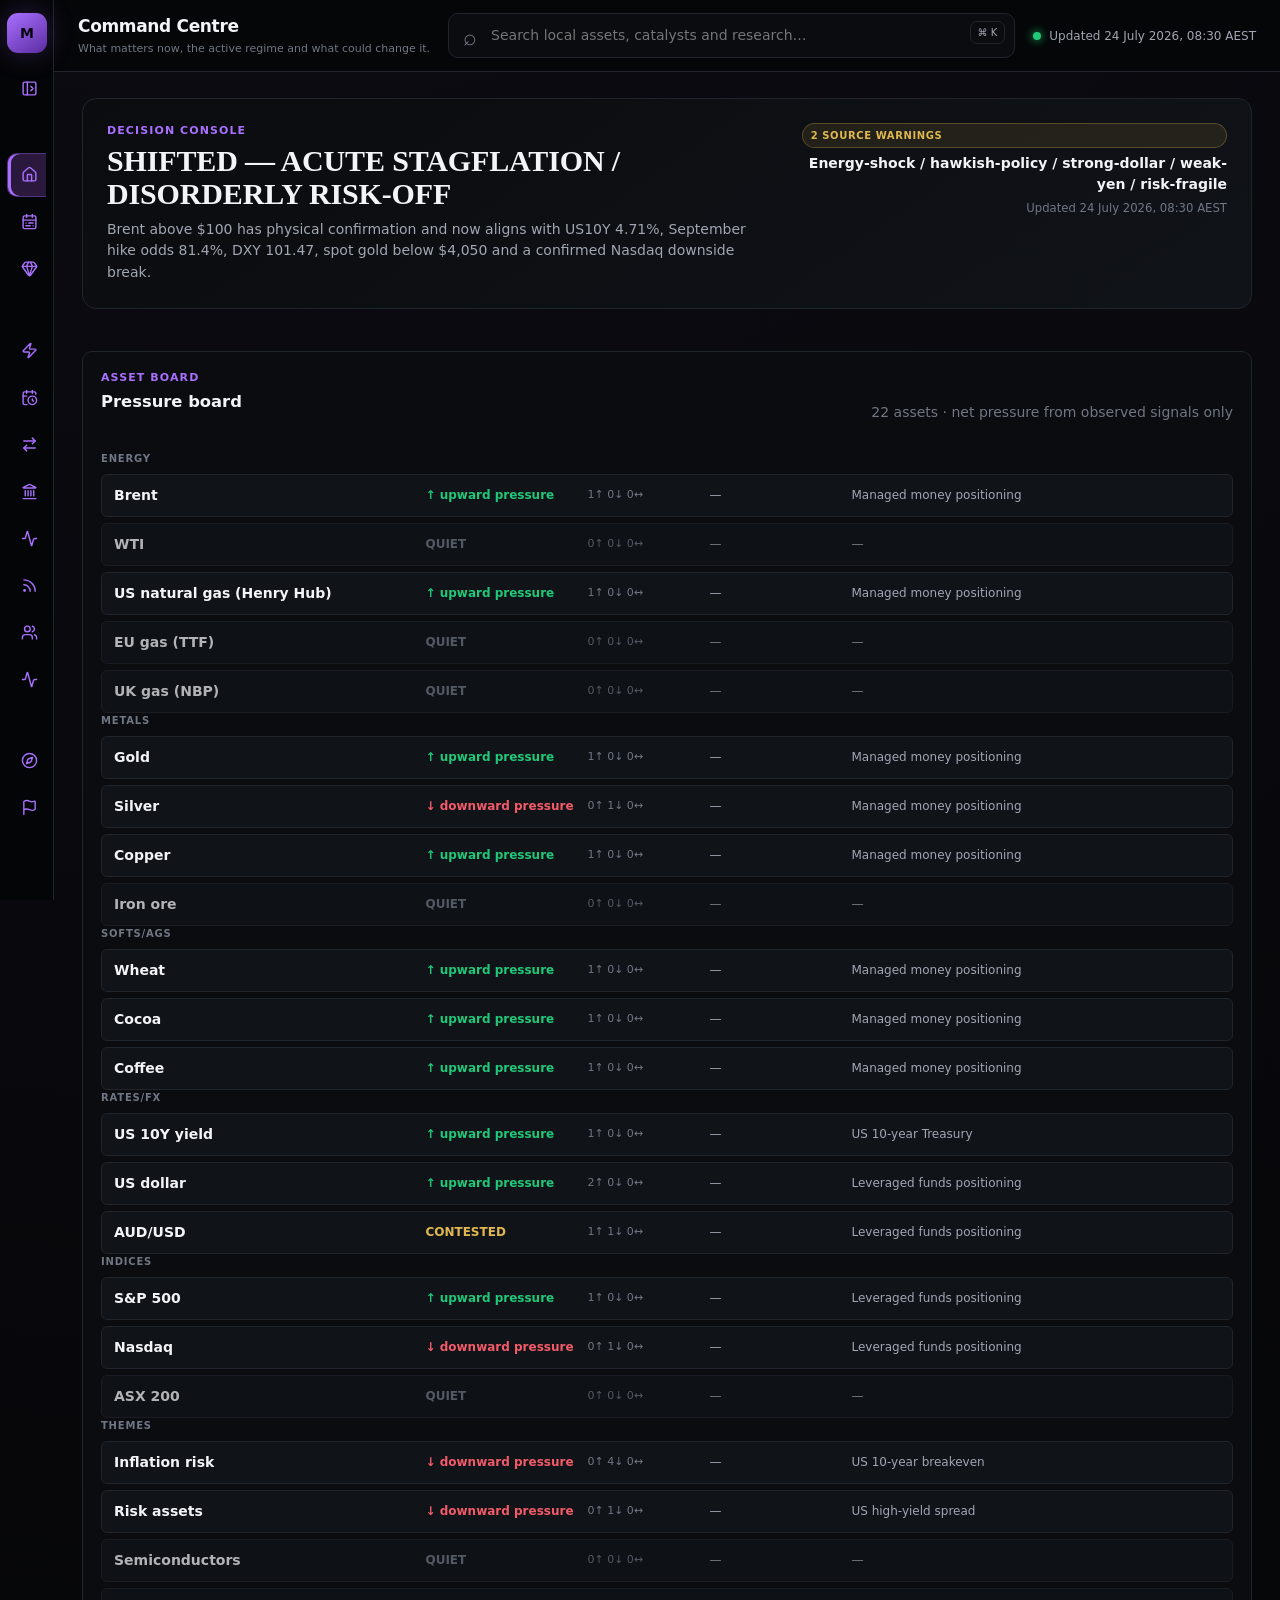
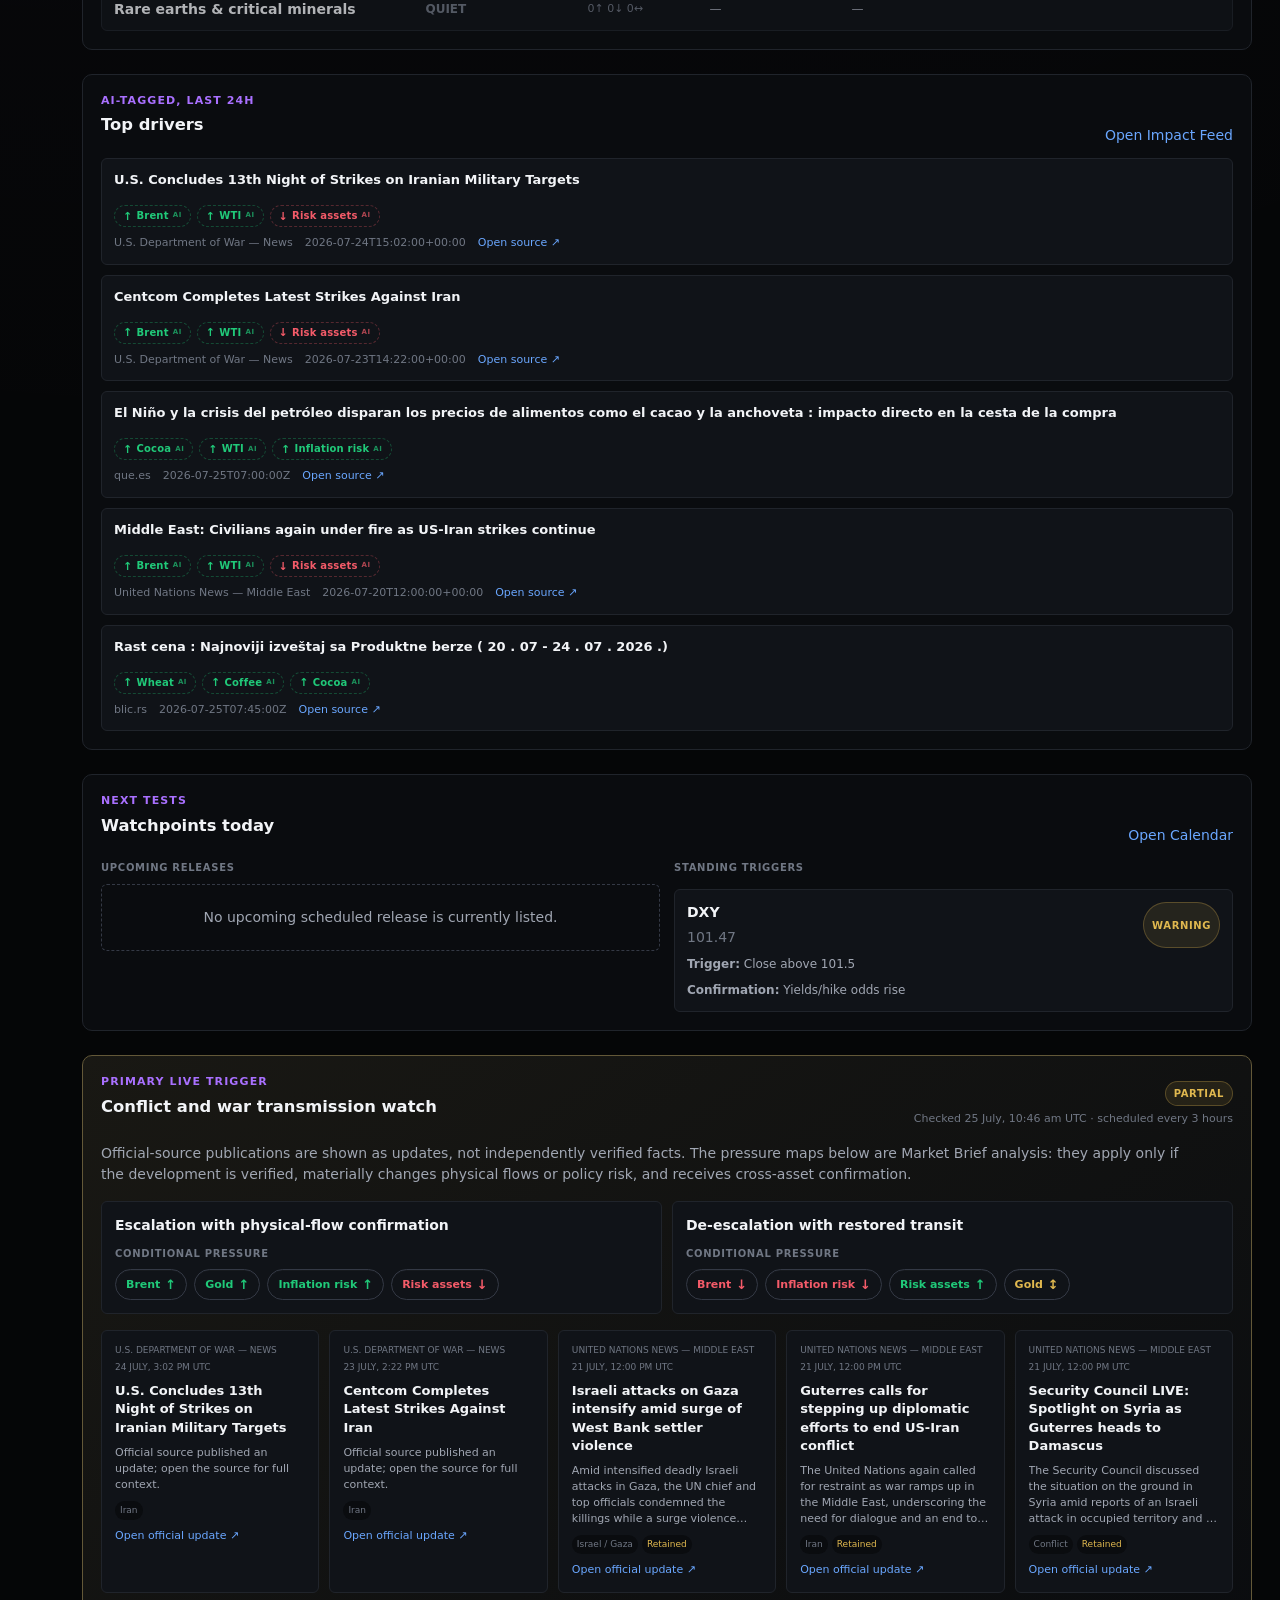
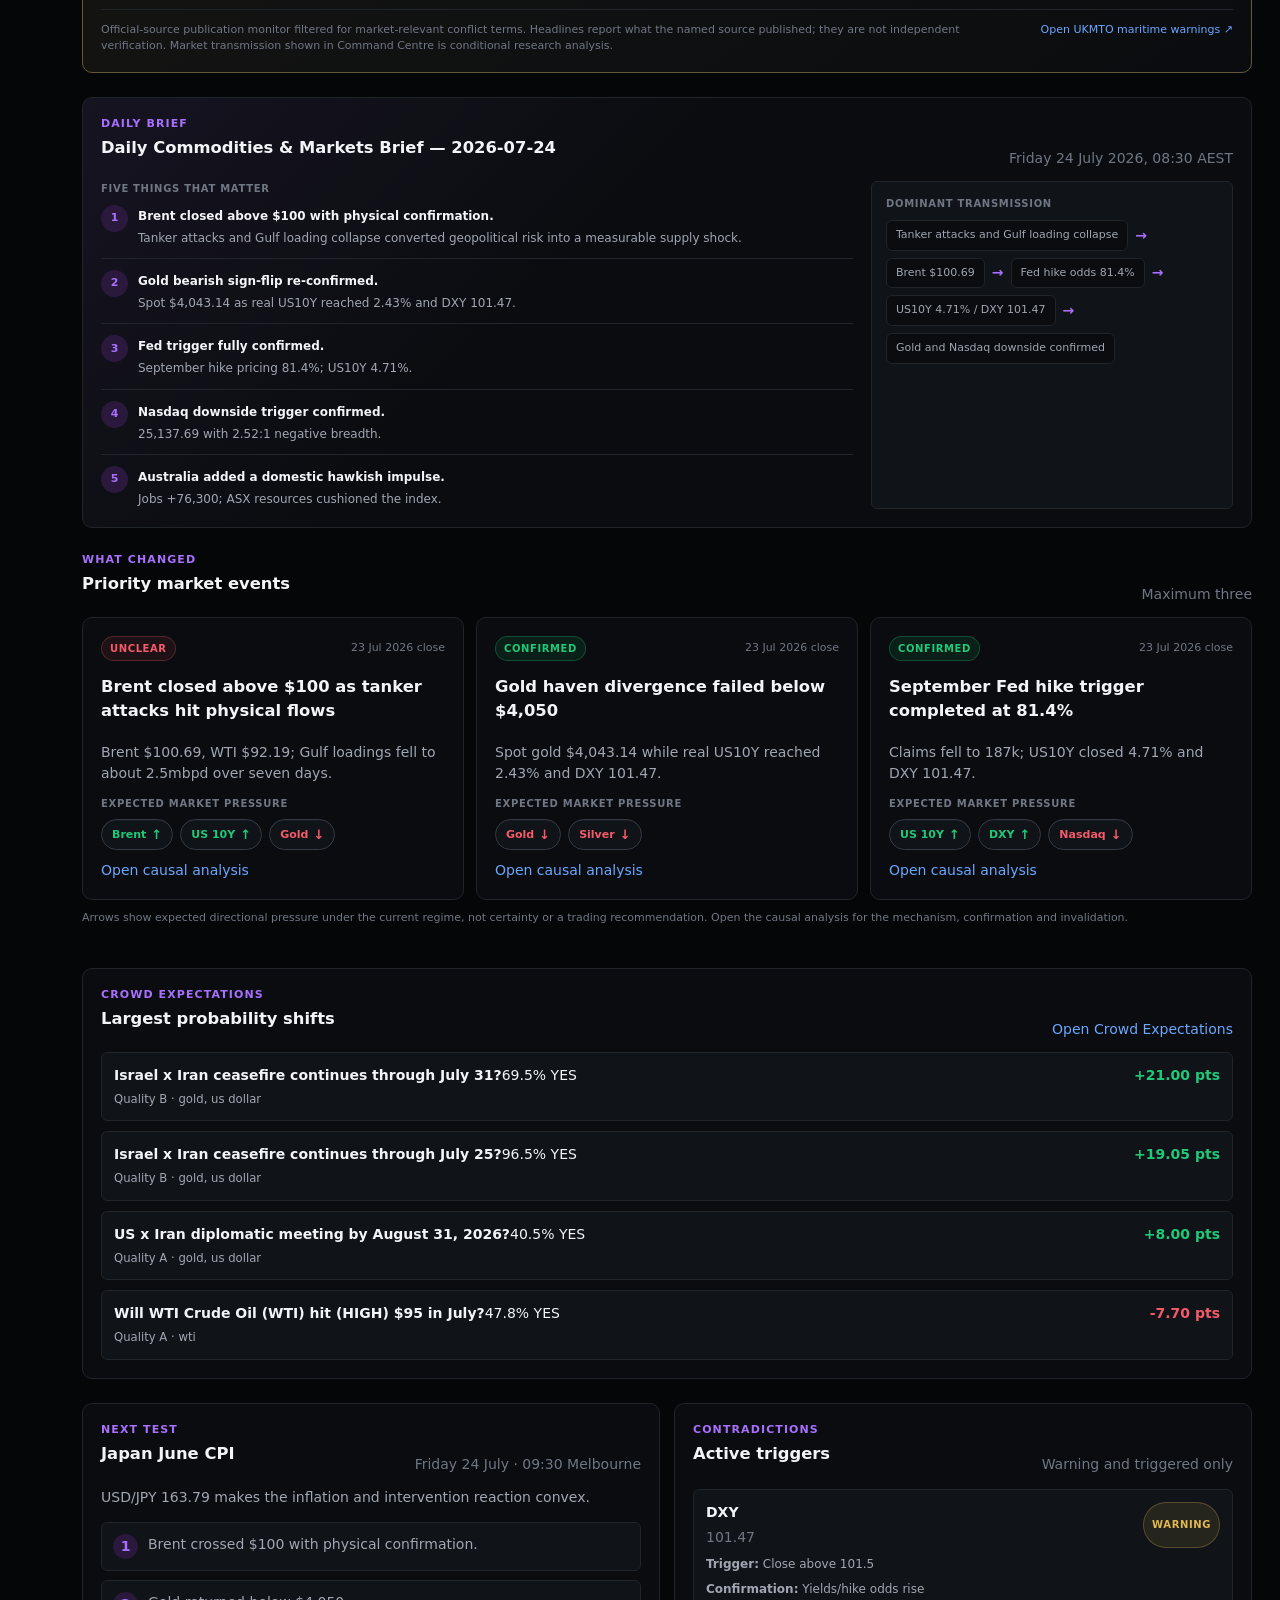
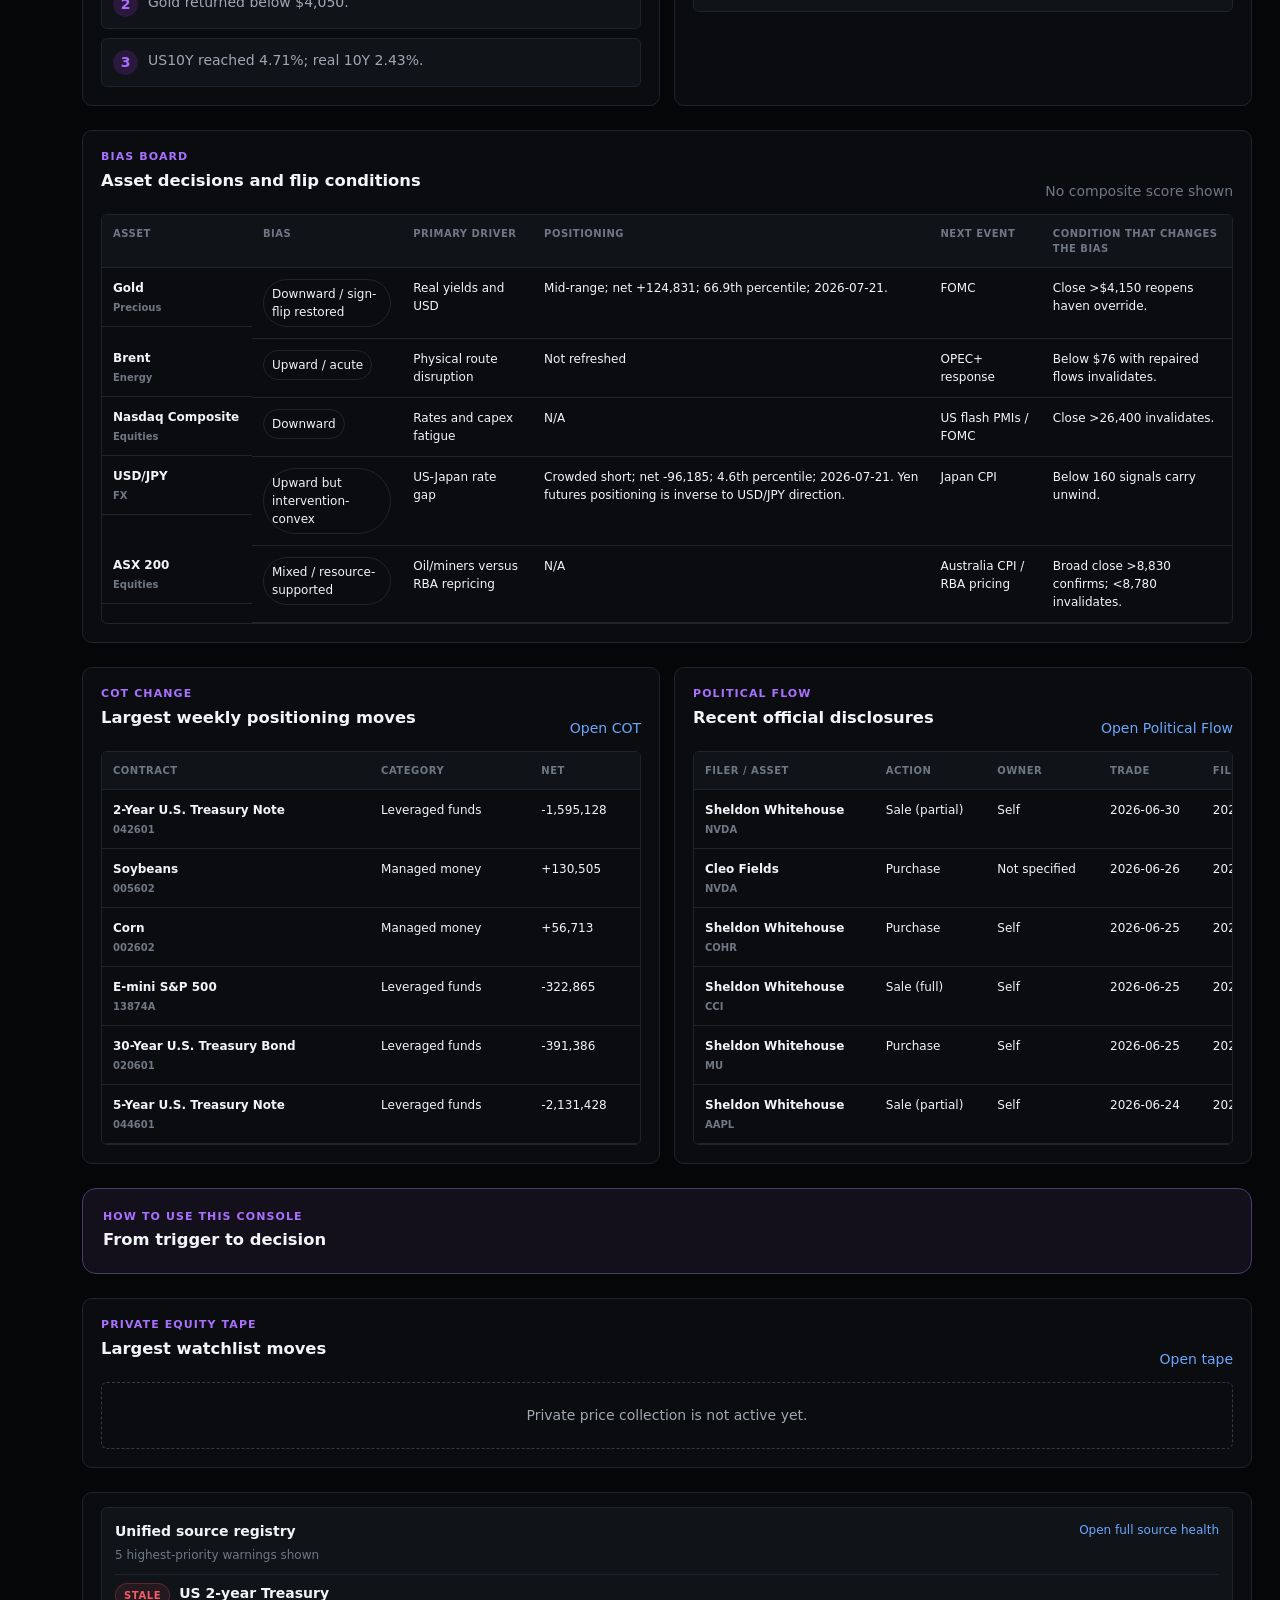
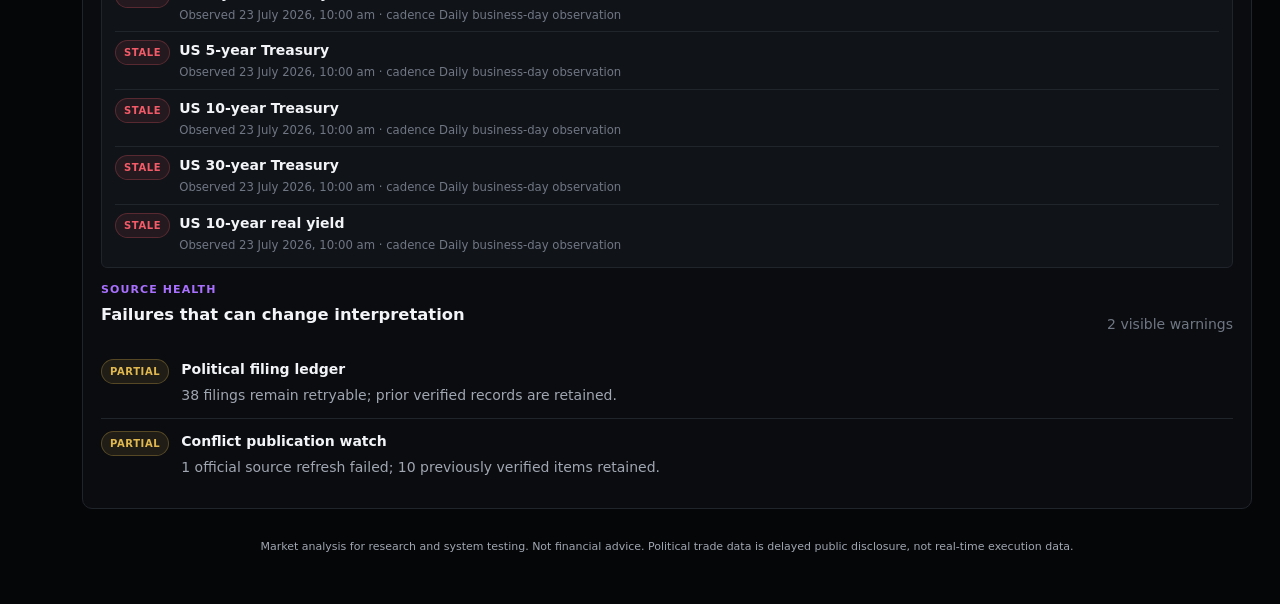
==== commit a20473a0: "fix(rate-decisions): add mobile-More nav entry for the Rate decisions route Co-Authored-By: Claude O" ====
--- a/site/index.html
+++ b/site/index.html
@@ -220,6 +220,7 @@
   <div class="mobile-more-header"><h2 id="mobileMoreTitle">More sections</h2><button type="button" class="mobile-more-close" id="mobileMoreClose" aria-label="Close more navigation">×</button></div>
   <div class="mobile-more-grid">
     <button type="button" data-shell-view="rates">Rates &amp; Liquidity</button>
+    <button type="button" data-shell-view="rate-decisions">Rate decisions</button>
     <button type="button" data-shell-view="week">Week Ahead</button>
     <button type="button" data-shell-view="regime">Regime</button>
     <button type="button" data-shell-view="triggers">Trigger Zones</button>
